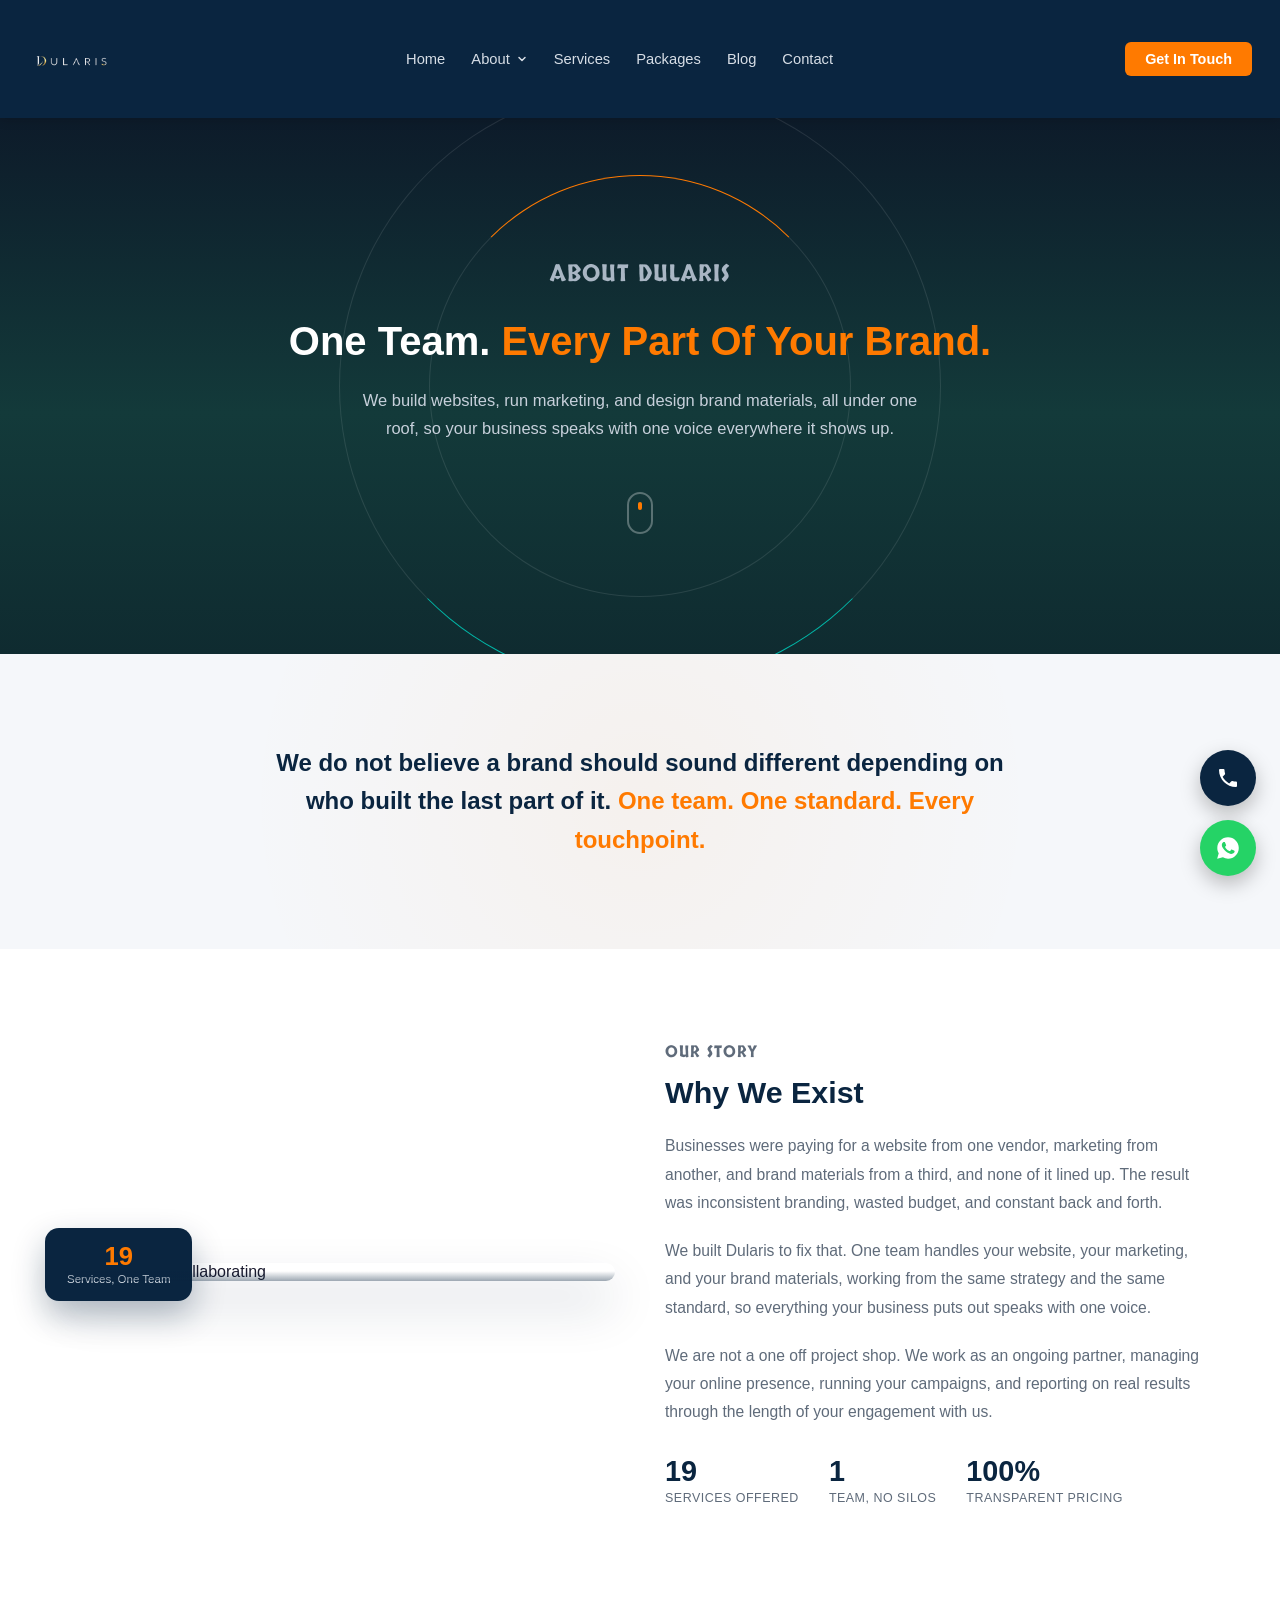
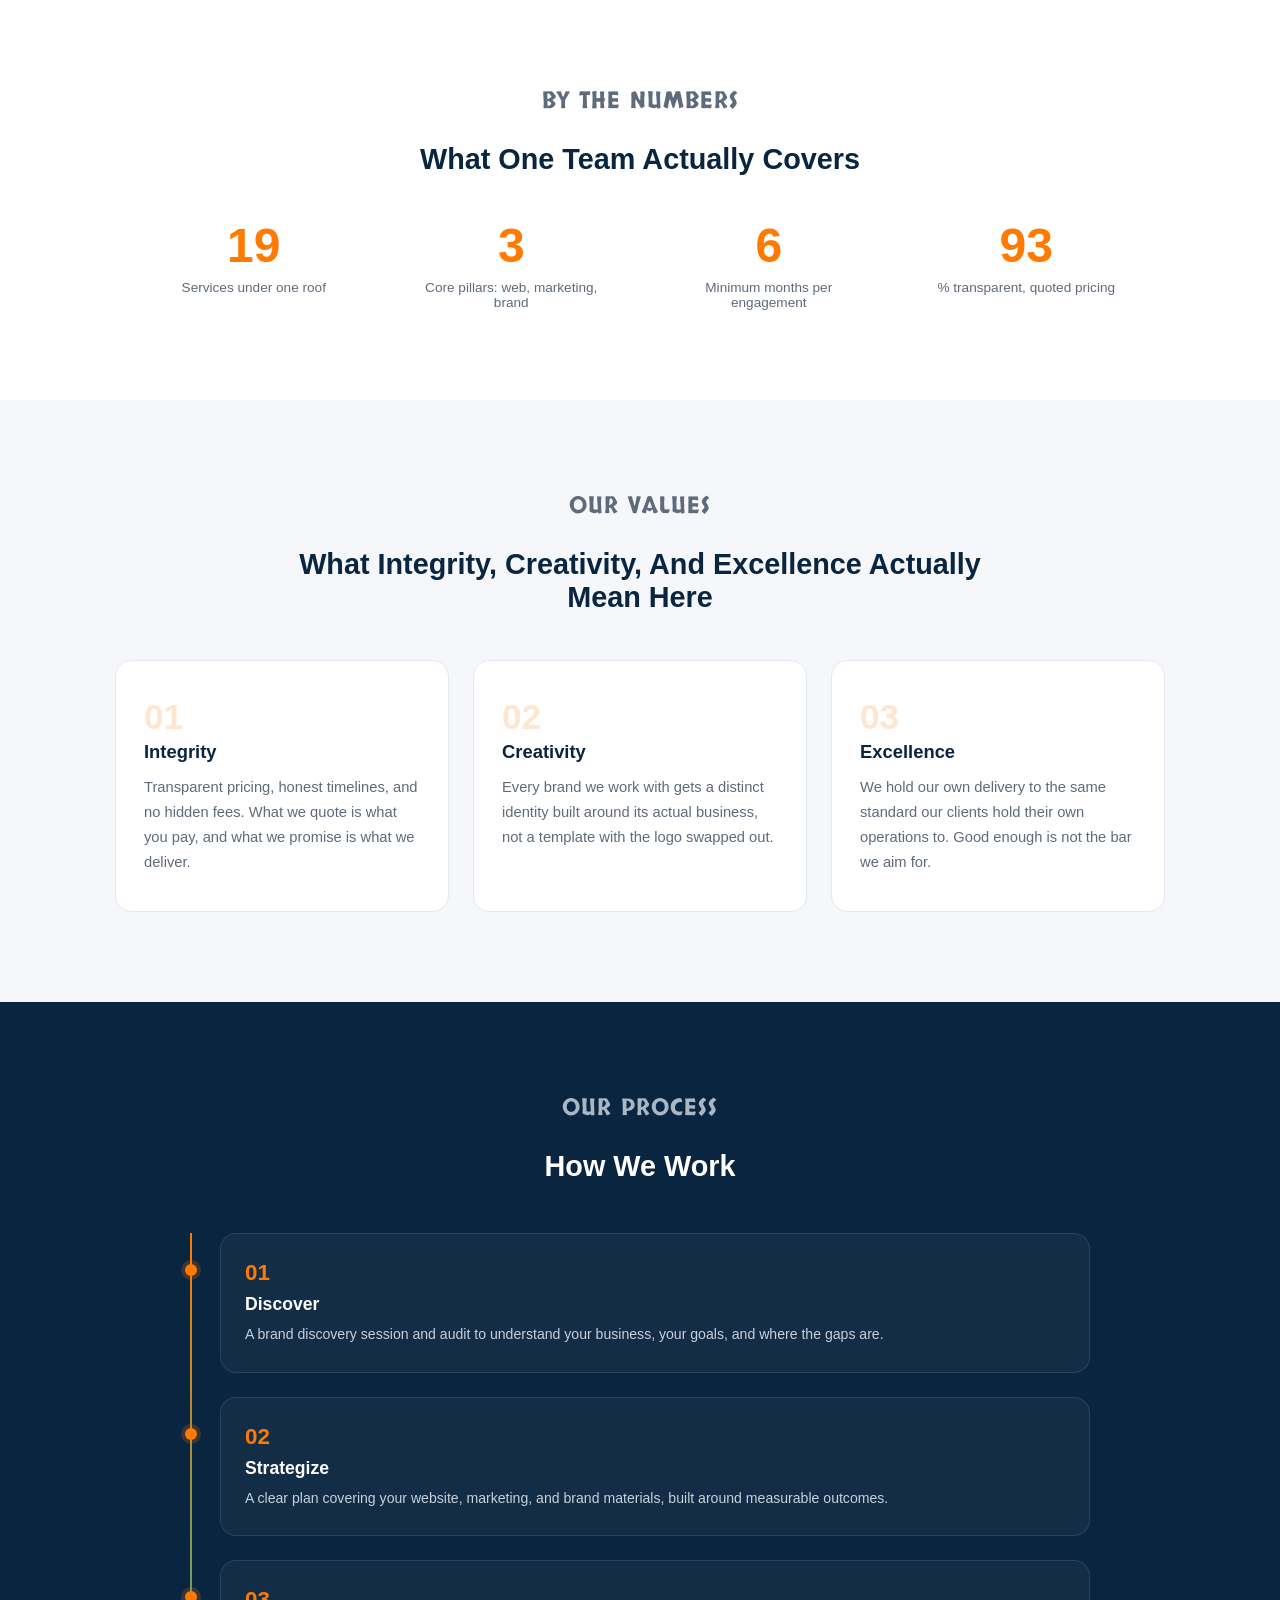
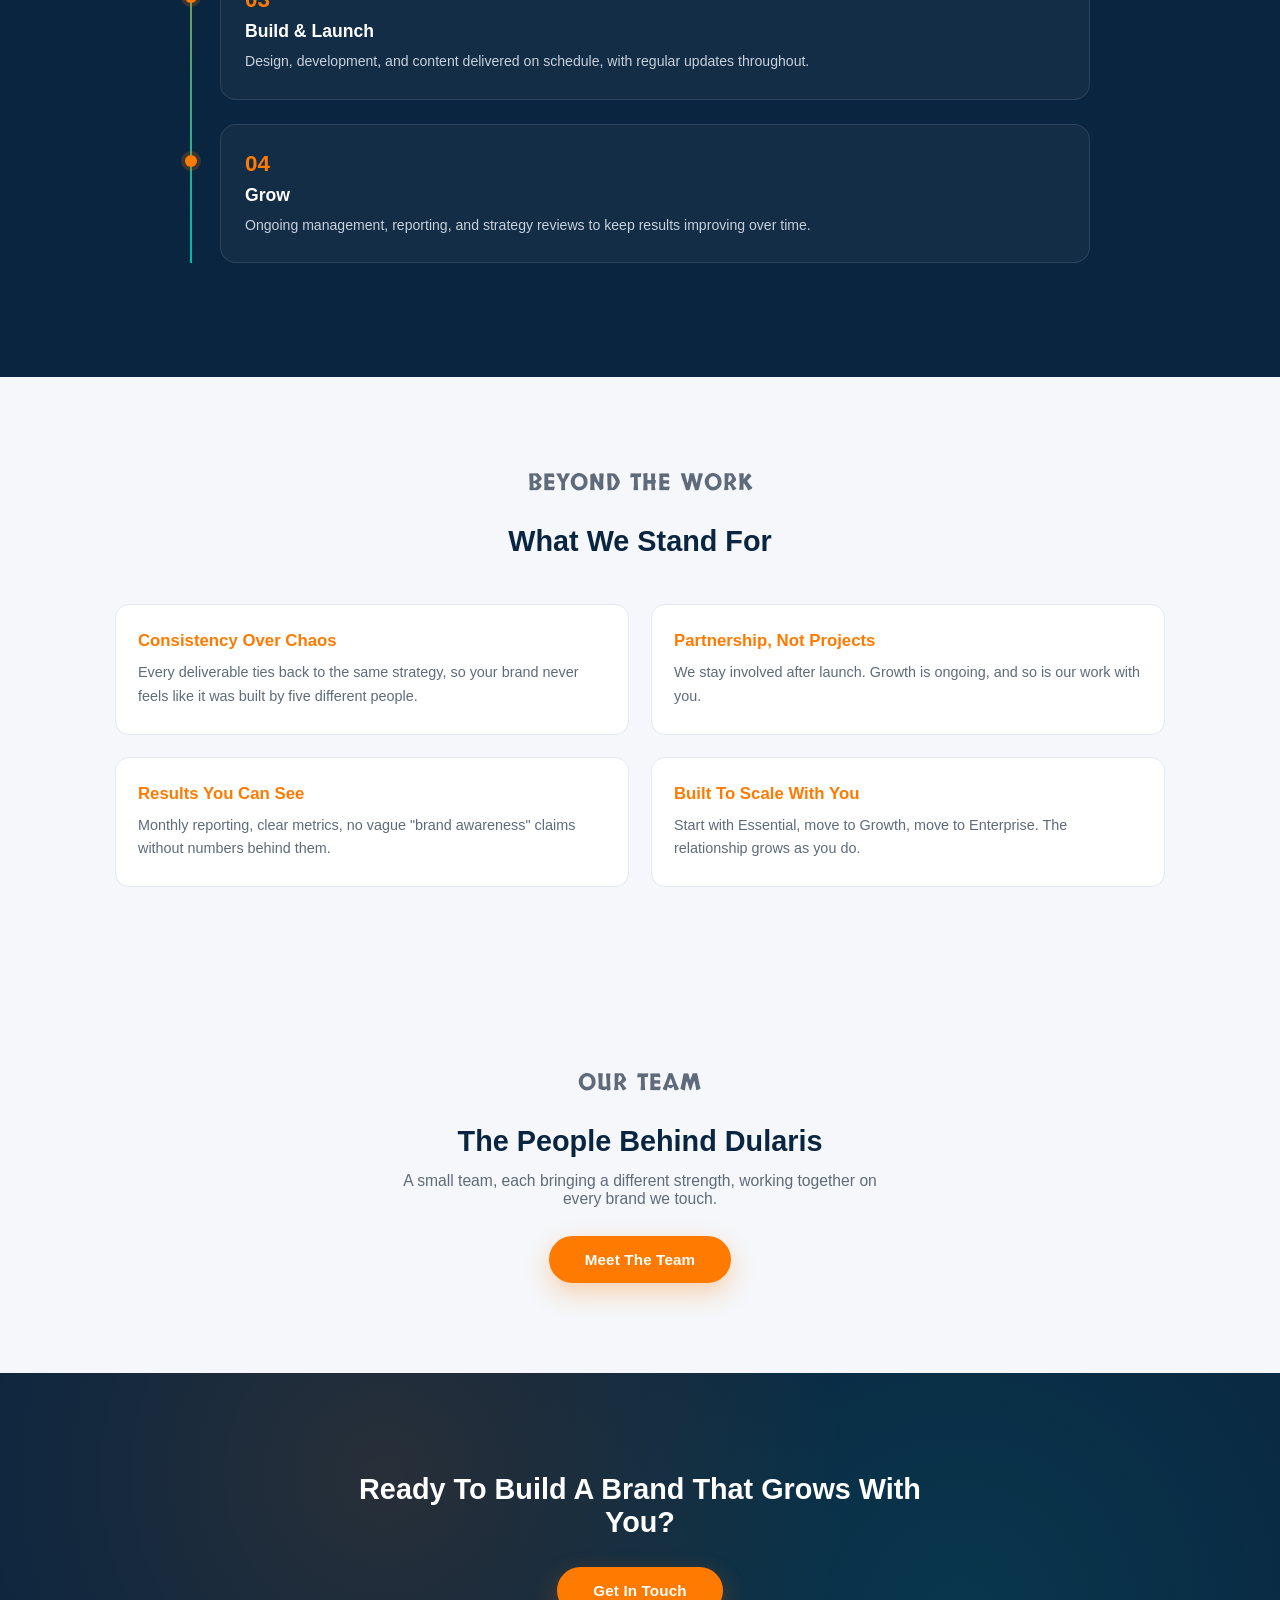
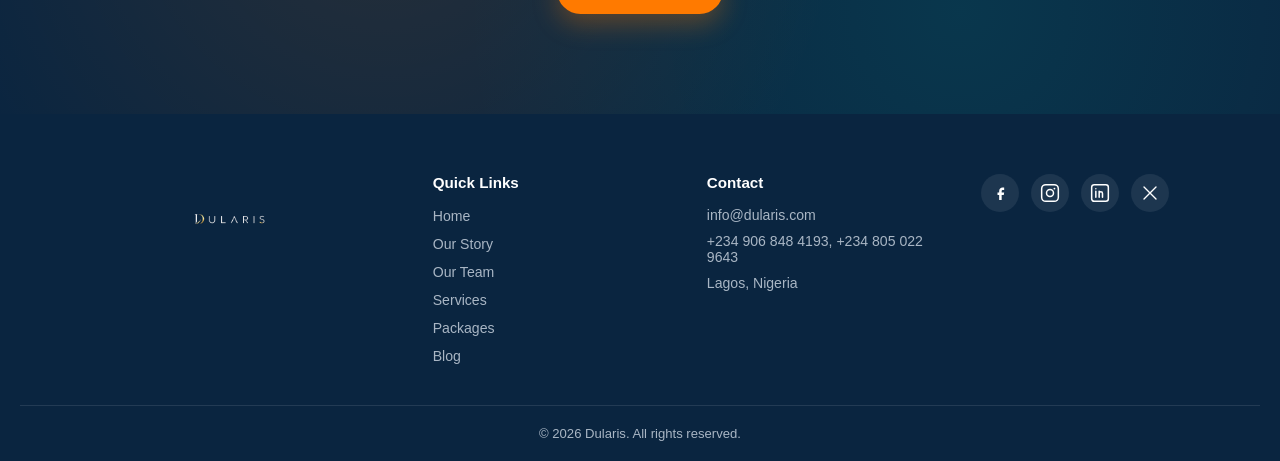
==== about.html @ a4bf15c7 "add auto-deploy workflow" ====
<!doctype html>
<html lang="en">
  <head>
    <script type="application/ld+json">
      {
        "@context": "https://schema.org",
        "@graph": [
          {
            "@type": "Organization",
            "@id": "https://dularis.com/#organization",
            "name": "Dularis",
            "url": "https://dularis.com",
            "logo": "https://dularis.com/img/dularis-logo.png",
            "description": "A growth and brand agency handling website development, digital marketing, and brand materials as one connected system.",
            "email": "info@dularis.com",
            "telephone": "+234-906-848-4193",
            "address": {
              "@type": "PostalAddress",
              "addressLocality": "Lagos",
              "addressCountry": "NG"
            },
            "foundingLocation": "Lagos, Nigeria",
            "slogan": "Transforming Brands. Empowering Businesses."
          },
          {
            "@type": "AboutPage",
            "url": "https://dularis.com/about.html",
            "name": "About Dularis",
            "isPartOf": { "@id": "https://dularis.com/#website" },
            "about": { "@id": "https://dularis.com/#organization" },
            "description": "Dularis is a growth and brand agency built as one team handling website development, marketing, and brand materials together, so client brands speak with one voice everywhere they show up."
          }
        ]
      }
    </script>
    <meta charset="UTF-8" />
    <meta name="viewport" content="width=device-width, initial-scale=1.0" />
    <link
      rel="shortcut icon"
      href="img/74b4be6e-0963-435f-b5a4-6c0ee50a71f8.png"
      type="image/x-icon"
    />
    <title>About Us | Dularis</title>
    <link rel="stylesheet" href="style.css" />
    <link rel="stylesheet" href="about.css" />
  </head>
  <body>
    <!-- NAVBAR -->
    <nav class="navbar">
      <div class="logo">
        <a href="index.html"
          ><img src="img/dularis.png" alt="Dularis" class="logo-img"
        /></a>
      </div>
      <button class="nav-toggle" id="navToggle" aria-label="Toggle menu">
        <span></span><span></span><span></span>
      </button>
      <div class="mobile-nav-overlay" id="navLinks">
        <ul class="nav-links">
          <li><a href="index.html">Home</a></li>
          <li class="nav-dropdown">
            <button class="nav-dropdown-trigger" id="aboutDropdownTrigger">
              About
              <svg
                class="dropdown-caret"
                width="12"
                height="12"
                viewBox="0 0 16 16"
                fill="none"
              >
                <path
                  d="M4 6L8 10L12 6"
                  stroke="currentColor"
                  stroke-width="2"
                  stroke-linecap="round"
                  stroke-linejoin="round"
                />
              </svg>
            </button>
            <div class="nav-dropdown-panel" id="aboutDropdownPanel">
              <a href="about.html" class="dropdown-link">Our Story</a>
              <a href="team.html" class="dropdown-link">Our Team</a>
            </div>
          </li>
          <li><a href="index.html#services-detail">Services</a></li>
          <li><a href="index.html#packages">Packages</a></li>
          <li><a href="blog.html">Blog</a></li>
          <li><a href="index.html#contact">Contact</a></li>
        </ul>
        <a href="index.html#contact" class="nav-cta-mobile-link"
          >Get In Touch</a
        >
      </div>
      <a href="index.html#contact" class="nav-cta">Get In Touch</a>
    </nav>

    <!-- CINEMATIC HERO -->
    <section class="about-hero" id="aboutHero">
      <div class="about-hero-bg" aria-hidden="true"></div>

      <div class="ah-mark" id="ahMark">
        <!-- <div class="ah-mark-inner">D</div> -->
      </div>

      <div class="about-hero-content">
        <p class="showcase-label" style="color: #a9b6c4">About Dularis</p>
        <h1>One Team. <span>Every Part Of Your Brand.</span></h1>
        <p class="about-hero-sub">
          We build websites, run marketing, and design brand materials, all
          under one roof, so your business speaks with one voice everywhere it
          shows up.
        </p>
        <div class="ah-scroll-cue">
          <span></span>
        </div>
      </div>
    </section>

    <!-- MANIFESTO / QUOTE -->
    <section class="manifesto-section">
      <div class="manifesto-bg" aria-hidden="true"></div>
      <p class="manifesto-text">
        We do not believe a brand should sound different depending on who built
        the last part of it.
        <span>One team. One standard. Every touchpoint.</span>
      </p>
    </section>

    <!-- OUR STORY -->
    <section class="story-section">
      <div class="story-grid">
        <div class="story-visual" data-tilt>
          <div class="story-image-frame">
            <img
              src="https://images.unsplash.com/photo-1522071820081-009f0129c71c?w=900&h=1000&fit=crop"
              alt="Dularis team collaborating"
            />
          </div>
          <div class="story-badge">
            <span class="story-badge-number">19</span>
            <span class="story-badge-label">Services, One Team</span>
          </div>
        </div>

        <div class="story-text">
          <p class="showcase-label">Our Story</p>
          <h2>Why We Exist</h2>
          <p>
            Businesses were paying for a website from one vendor, marketing from
            another, and brand materials from a third, and none of it lined up.
            The result was inconsistent branding, wasted budget, and constant
            back and forth.
          </p>
          <p>
            We built Dularis to fix that. One team handles your website, your
            marketing, and your brand materials, working from the same strategy
            and the same standard, so everything your business puts out speaks
            with one voice.
          </p>
          <p>
            We are not a one off project shop. We work as an ongoing partner,
            managing your online presence, running your campaigns, and reporting
            on real results through the length of your engagement with us.
          </p>

          <div class="story-stats">
            <div class="story-stat">
              <span class="stat-number">19</span
              ><span class="stat-label">Services Offered</span>
            </div>
            <div class="story-stat">
              <span class="stat-number">1</span
              ><span class="stat-label">Team, No Silos</span>
            </div>
            <div class="story-stat">
              <span class="stat-number">100%</span
              ><span class="stat-label">Transparent Pricing</span>
            </div>
          </div>
        </div>
      </div>
    </section>

    <!-- BY THE NUMBERS -->
    <section class="numbers-section">
      <p class="showcase-label">By The Numbers</p>
      <h2>What One Team Actually Covers</h2>

      <div class="numbers-grid">
        <div class="number-card">
          <span class="number-value" data-count="19">0</span>
          <span class="number-label">Services under one roof</span>
        </div>
        <div class="number-card">
          <span class="number-value" data-count="3">0</span>
          <span class="number-label">Core pillars: web, marketing, brand</span>
        </div>
        <div class="number-card">
          <span class="number-value" data-count="6">0</span>
          <span class="number-label">Minimum months per engagement</span>
        </div>
        <div class="number-card">
          <span class="number-value" data-count="100">0</span>
          <span class="number-label">% transparent, quoted pricing</span>
        </div>
      </div>
    </section>

    <!-- VALUES IN ACTION -->
    <section class="values-action-section">
      <p class="showcase-label">Our Values</p>
      <h2>What Integrity, Creativity, And Excellence Actually Mean Here</h2>

      <div class="values-action-grid">
        <div class="value-action-card" data-tilt>
          <span class="value-icon">01</span>
          <h3>Integrity</h3>
          <p>
            Transparent pricing, honest timelines, and no hidden fees. What we
            quote is what you pay, and what we promise is what we deliver.
          </p>
        </div>
        <div class="value-action-card" data-tilt>
          <span class="value-icon">02</span>
          <h3>Creativity</h3>
          <p>
            Every brand we work with gets a distinct identity built around its
            actual business, not a template with the logo swapped out.
          </p>
        </div>
        <div class="value-action-card" data-tilt>
          <span class="value-icon">03</span>
          <h3>Excellence</h3>
          <p>
            We hold our own delivery to the same standard our clients hold their
            own operations to. Good enough is not the bar we aim for.
          </p>
        </div>
      </div>
    </section>

    <!-- HOW WE WORK (scroll timeline) -->
    <section class="process-section">
      <p class="showcase-label" style="color: #a9b6c4">Our Process</p>
      <h2>How We Work</h2>

      <div class="process-timeline">
        <div class="timeline-line"></div>

        <div class="process-step reveal">
          <span class="process-number">01</span>
          <h3>Discover</h3>
          <p>
            A brand discovery session and audit to understand your business,
            your goals, and where the gaps are.
          </p>
        </div>
        <div class="process-step reveal">
          <span class="process-number">02</span>
          <h3>Strategize</h3>
          <p>
            A clear plan covering your website, marketing, and brand materials,
            built around measurable outcomes.
          </p>
        </div>
        <div class="process-step reveal">
          <span class="process-number">03</span>
          <h3>Build &amp; Launch</h3>
          <p>
            Design, development, and content delivered on schedule, with regular
            updates throughout.
          </p>
        </div>
        <div class="process-step reveal">
          <span class="process-number">04</span>
          <h3>Grow</h3>
          <p>
            Ongoing management, reporting, and strategy reviews to keep results
            improving over time.
          </p>
        </div>
      </div>
    </section>

    <!-- WHAT WE STAND FOR -->
    <section class="standfor-section">
      <p class="showcase-label">Beyond The Work</p>
      <h2>What We Stand For</h2>
      <div class="standfor-grid">
        <div class="standfor-card">
          <h3>Consistency Over Chaos</h3>
          <p>
            Every deliverable ties back to the same strategy, so your brand
            never feels like it was built by five different people.
          </p>
        </div>
        <div class="standfor-card">
          <h3>Partnership, Not Projects</h3>
          <p>
            We stay involved after launch. Growth is ongoing, and so is our work
            with you.
          </p>
        </div>
        <div class="standfor-card">
          <h3>Results You Can See</h3>
          <p>
            Monthly reporting, clear metrics, no vague "brand awareness" claims
            without numbers behind them.
          </p>
        </div>
        <div class="standfor-card">
          <h3>Built To Scale With You</h3>
          <p>
            Start with Essential, move to Growth, move to Enterprise. The
            relationship grows as you do.
          </p>
        </div>
      </div>
    </section>

    <!-- TEAM TEASER -->
    <section class="team-teaser-section">
      <p class="showcase-label">Our Team</p>
      <h2>The People Behind Dularis</h2>
      <p class="team-teaser-text">
        A small team, each bringing a different strength, working together on
        every brand we touch.
      </p>
      <a href="team.html" class="hero-cta">Meet The Team</a>
    </section>

    <!-- CLOSING CTA -->
    <section class="closing-cta-section">
      <div class="closing-cta-bg" aria-hidden="true"></div>
      <h2>Ready To Build A Brand That Grows With You?</h2>
      <a href="index.html#contact" class="hero-cta">Get In Touch</a>
    </section>

    <!-- FOOTER -->
    <footer class="site-footer">
      <div class="footer-grid">
        <div class="footer-brand">
          <img src="img/dularis.png" alt="Dularis" class="footer-logo" />
          <p class="footer-tagline">
            <!-- Transforming Brands. Empowering Businesses. -->
          </p>
        </div>

        <div class="footer-links">
          <h4>Quick Links</h4>
          <ul>
            <li><a href="#hero-hero">Home</a></li>
            <li><a href="about.html">Our Story</a></li>
            <li><a href="team.html">Our Team</a></li>
            <li><a href="#services-detail">Services</a></li>
            <li><a href="#packages">Packages</a></li>
            <li><a href="blog.html">Blog</a></li>
          </ul>
        </div>

        <div class="footer-contact">
          <h4>Contact</h4>
          <ul>
            <li>info@dularis.com</li>
            <li>+234 906 848 4193, +234 805 022 9643</li>
            <li>Lagos, Nigeria</li>
          </ul>
        </div>

        <div class="footer-social-icons">
          <a
            href="https://www.facebook.com/profile.php?id=61593355730630"
            aria-label="Facebook"
            class="social-icon"
          >
            <svg width="20" height="20" viewBox="0 0 24 24" fill="none">
              <path
                d="M15 8.5h2V5.5h-2c-2.2 0-4 1.8-4 4v2H9v3h2v6h3v-6h2.5l.5-3H14v-2c0-.5.5-1 1-1z"
                fill="white"
              />
            </svg>
          </a>
          <a
            href="https://www.instagram.com/dularis1/"
            aria-label="Instagram"
            class="social-icon"
          >
            <svg width="20" height="20" viewBox="0 0 24 24" fill="none">
              <rect
                x="2"
                y="2"
                width="20"
                height="20"
                rx="5"
                stroke="white"
                stroke-width="1.8"
              />
              <circle
                cx="12"
                cy="12"
                r="4.2"
                stroke="white"
                stroke-width="1.8"
              />
              <circle cx="17.3" cy="6.7" r="1.1" fill="white" />
            </svg>
          </a>
          <a
            href="https://www.linkedin.com/in/dularis-dularis-78239742a/"
            aria-label="LinkedIn"
            class="social-icon"
          >
            <svg width="20" height="20" viewBox="0 0 24 24" fill="none">
              <rect
                x="2"
                y="2"
                width="20"
                height="20"
                rx="3"
                stroke="white"
                stroke-width="1.8"
              />
              <path
                d="M7 10v7M7 7v.01M11 17v-4.5a2 2 0 0 1 4 0V17M11 17v-7"
                stroke="white"
                stroke-width="1.8"
                stroke-linecap="round"
              />
            </svg>
          </a>
          <a
            href="https://x.com/dularis_?s=11"
            aria-label="X"
            class="social-icon"
          >
            <svg width="18" height="18" viewBox="0 0 24 24" fill="none">
              <path
                d="M4 4l16 16M20 4L4 20"
                stroke="white"
                stroke-width="1.8"
                stroke-linecap="round"
              />
            </svg>
          </a>
        </div>
      </div>

      <div class="footer-bottom">
        <p>
          &copy; <span id="footerYear"></span> Dularis. All rights reserved.
        </p>
      </div>
    </footer>

    <!-- FLOATING CALL + WHATSAPP -->
    <div class="floating-contact">
      <a
        href="tel:+2349068484193"
        class="float-btn float-call"
        aria-label="Call Dularis"
      >
        <svg width="24" height="24" viewBox="0 0 24 24" fill="none">
          <path
            d="M6.62 10.79c1.44 2.83 3.76 5.14 6.59 6.59l2.2-2.2a1 1 0 0 1 1.01-.24c1.12.37 2.33.57 3.58.57a1 1 0 0 1 1 1V20a1 1 0 0 1-1 1C10.61 21 3 13.39 3 4a1 1 0 0 1 1-1h3.5a1 1 0 0 1 1 1c0 1.25.2 2.46.57 3.58a1 1 0 0 1-.25 1.01l-2.2 2.2z"
            fill="white"
          />
        </svg>
      </a>
      <a
        href="https://wa.me/2349068484193"
        class="float-btn float-whatsapp"
        target="_blank"
        aria-label="Chat on WhatsApp"
      >
        <svg width="26" height="26" viewBox="0 0 24 24" fill="none">
          <path
            d="M12.04 2C6.58 2 2.13 6.45 2.13 11.91c0 1.75.46 3.45 1.32 4.95L2 22l5.28-1.38a9.9 9.9 0 0 0 4.76 1.21h.01c5.46 0 9.9-4.45 9.9-9.91C21.96 6.45 17.5 2 12.04 2zm5.8 14.02c-.24.68-1.4 1.3-1.93 1.38-.5.08-1.13.11-1.82-.11-.42-.13-.96-.31-1.65-.6-2.9-1.25-4.79-4.17-4.94-4.36-.14-.19-1.18-1.57-1.18-3 0-1.43.75-2.13 1.02-2.42.27-.29.58-.36.78-.36.19 0 .39 0 .56.01.18.01.42-.07.65.5.24.58.82 2 .89 2.15.07.15.12.32.02.51-.1.19-.15.31-.29.48-.15.17-.31.38-.44.51-.15.15-.3.31-.13.6.17.29.75 1.24 1.62 2.01 1.11.99 2.05 1.3 2.34 1.44.29.15.46.13.63-.08.17-.2.72-.84.91-1.13.19-.29.39-.24.65-.14.27.1 1.69.8 1.98.94.29.15.48.22.55.34.07.13.07.75-.17 1.43z"
            fill="white"
          />
        </svg>
      </a>
    </div>

    <script>
      const navToggle = document.getElementById("navToggle");
      const navLinks = document.getElementById("navLinks");
      navToggle.addEventListener("click", () => {
        navLinks.classList.toggle("open");
        navToggle.classList.toggle("active");
        document.body.classList.toggle("nav-open");
      });

      const aboutTrigger = document.getElementById("aboutDropdownTrigger");
      const aboutPanel = document.getElementById("aboutDropdownPanel");
      aboutTrigger.addEventListener("click", (e) => {
        e.stopPropagation();
        aboutTrigger.classList.toggle("active");
        aboutPanel.classList.toggle("open");
      });
      document.addEventListener("click", (e) => {
        if (
          !aboutTrigger.contains(e.target) &&
          !aboutPanel.contains(e.target)
        ) {
          aboutTrigger.classList.remove("active");
          aboutPanel.classList.remove("open");
        }
      });

      document.getElementById("footerYear").textContent =
        new Date().getFullYear();

      // 3D tilt on story image + value cards
      document.querySelectorAll("[data-tilt]").forEach((card) => {
        card.addEventListener("mousemove", (e) => {
          const rect = card.getBoundingClientRect();
          const x = e.clientX - rect.left;
          const y = e.clientY - rect.top;
          const rotateX = ((y - rect.height / 2) / (rect.height / 2)) * -6;
          const rotateY = ((x - rect.width / 2) / (rect.width / 2)) * 6;
          card.style.transform = `rotateX(${rotateX}deg) rotateY(${rotateY}deg) scale(1.02)`;
        });
        card.addEventListener("mouseleave", () => {
          card.style.transform = "rotateX(0) rotateY(0) scale(1)";
        });
      });

      // Scroll reveal for timeline + numbers count-up
      const revealEls = document.querySelectorAll(".reveal");
      const numberEls = document.querySelectorAll(".number-value");

      const revealObserver = new IntersectionObserver(
        (entries) => {
          entries.forEach((entry) => {
            if (entry.isIntersecting) {
              entry.target.classList.add("reveal-visible");
              revealObserver.unobserve(entry.target);
            }
          });
        },
        { threshold: 0.2 },
      );
      revealEls.forEach((el) => revealObserver.observe(el));

      const countObserver = new IntersectionObserver(
        (entries) => {
          entries.forEach((entry) => {
            if (entry.isIntersecting) {
              const el = entry.target;
              const target = parseInt(el.dataset.count, 10);
              let current = 0;
              const step = Math.max(1, Math.ceil(target / 40));
              const timer = setInterval(() => {
                current += step;
                if (current >= target) {
                  current = target;
                  clearInterval(timer);
                }
                el.textContent = current;
              }, 30);
              countObserver.unobserve(el);
            }
          });
        },
        { threshold: 0.5 },
      );
      numberEls.forEach((el) => countObserver.observe(el));
    </script>
  </body>
</html>
---- style.css ----
@import url("https://fonts.googleapis.com/css2?family=Skranji:wght@400;700&display=swap");
@import url("https://fonts.googleapis.com/css2?family=Fraunces:opsz,wght@9..144,400;9..144,500;9..144,600;9..144,700&display=swap");

:root {
  --bg-white: #ffffff;
  --bg-light: #f5f7fa;
  --navy: #0a2540;
  --charcoal: #1a1a2e;
  --gray: #5f6b7a;
  --amber: #ff7a00;
  --amber-hover: #e56a00;
  --teal: #00b8a9;
  --ff: "Skranji", system-ui;
}
* {
  margin: 0;
  padding: 0;
  box-sizing: border-box;
}
body {
  font-family: "Segoe UI", Arial, sans-serif;
  background: var(--bg-white);
  color: var(--charcoal);
}

/* NAVBAR */
.navbar {
  position: sticky;
  top: 0;
  z-index: 100;
  background: var(--navy);
  display: flex;
  align-items: center;
  justify-content: space-between;
  padding: 16px 28px;
  box-shadow: 0 2px 10px rgba(0, 0, 0, 0.15);
}
.navbar .logo {
  display: flex;
  align-items: center;
}
.logo-img {
  height: 86px;
  width: auto;
  display: block;
}
.nav-toggle {
  display: none;
  flex-direction: column;
  gap: 5px;
  background: none;
  border: none;
  cursor: pointer;
  z-index: 101;
}
.nav-toggle span {
  width: 24px;
  height: 2px;
  background: #fff;
  transition:
    transform 0.3s ease,
    opacity 0.3s ease;
}
.nav-toggle.active span:nth-child(1) {
  transform: translateY(7px) rotate(45deg);
}
.nav-toggle.active span:nth-child(2) {
  opacity: 0;
}
.nav-toggle.active span:nth-child(3) {
  transform: translateY(-7px) rotate(-45deg);
}

.nav-links {
  list-style: none;
  display: flex;
  align-items: center;
  gap: 26px;
}
.nav-links a {
  color: #d7dee6;
  text-decoration: none;
  font-size: 0.92rem;
  transition: color 0.2s ease;
}
.nav-links a:hover {
  color: #fff;
}
.nav-cta {
  background: var(--amber);
  color: #fff;
  padding: 9px 20px;
  border-radius: 6px;
  text-decoration: none;
  font-size: 0.9rem;
  font-weight: 600;
  transition: background 0.2s ease;
}
.nav-cta:hover {
  background: var(--amber-hover);
}
.nav-cta-mobile-link {
  display: none;
}

/* NAV DROPDOWN (About > Your Story / Your Team) */
.nav-dropdown {
  position: relative;
}
.nav-dropdown-trigger {
  display: flex;
  align-items: center;
  gap: 6px;
  background: none;
  border: none;
  color: #d7dee6;
  font-size: 0.92rem;
  cursor: pointer;
  font-family: inherit;
}
.nav-dropdown-trigger:hover {
  color: #fff;
}
.dropdown-caret {
  transition: transform 0.25s ease;
}
.nav-dropdown-trigger.active .dropdown-caret {
  transform: rotate(180deg);
}

.nav-dropdown-panel {
  position: absolute;
  top: calc(100% + 14px);
  left: 50%;
  transform: translateX(-50%);
  background: var(--navy);
  border: 1px solid rgba(255, 255, 255, 0.08);
  border-radius: 12px;
  box-shadow: 0 16px 36px rgba(10, 37, 64, 0.35);
  width: 220px;
  padding: 16px;
  opacity: 0;
  visibility: hidden;
  transition:
    opacity 0.25s ease,
    transform 0.25s ease;
}
.nav-dropdown-panel.open {
  opacity: 1;
  visibility: visible;
  transform: translateX(-50%) translateY(0);
}
.dropdown-link {
  display: block;
  color: #fff;
  text-decoration: none;
  font-weight: 600;
  font-size: 0.92rem;
  padding: 10px 8px;
  border-radius: 6px;
  transition:
    background 0.2s ease,
    color 0.2s ease;
}
.dropdown-link:hover {
  background: rgba(255, 255, 255, 0.08);
  color: var(--amber);
}

/* HERO */
/* HERO */
.hero {
  background: var(--navy);
  color: #fff;
  text-align: center;
  padding: 110px 20px 80px;
  position: relative;
  overflow: hidden;
}
.hero::before {
  content: "";
  position: absolute;
  top: -120px;
  left: 50%;
  transform: translateX(-50%);
  width: 600px;
  height: 400px;
  background: radial-gradient(
    ellipse at center,
    rgba(255, 122, 0, 0.12),
    transparent 70%
  );
  pointer-events: none;
}
.hero h1 {
  font-family: "Fraunces", serif;
  font-weight: 500;
  font-size: clamp(2.4rem, 4vw + 1.2rem, 4.2rem);
  line-height: 1.15;
  letter-spacing: -0.02em;
  max-width: 780px;
  margin: 0 auto 22px;
  position: relative;
  z-index: 1;
}
.hero h1 span {
  font-style: italic;
  background: linear-gradient(135deg, var(--amber), #ffb877);
  -webkit-background-clip: text;
  background-clip: text;
  color: transparent;
}
.hero p {
  color: #c7d0db;
  max-width: 560px;
  margin: 0 auto 36px;
  font-size: 1.08rem;
  line-height: 1.7;
  letter-spacing: 0.01em;
  position: relative;
  z-index: 1;
}
.hero-cta {
  display: inline-block;
  background: var(--amber);
  color: #fff;
  padding: 15px 36px;
  border-radius: 999px;
  text-decoration: none;
  font-weight: 600;
  font-size: 0.95rem;
  letter-spacing: 0.01em;
  box-shadow: 0 10px 26px rgba(255, 122, 0, 0.3);
  position: relative;
  z-index: 1;
  transition:
    background 0.2s ease,
    transform 0.2s ease,
    box-shadow 0.2s ease;
}
.hero-cta:hover {
  background: var(--amber-hover);
  transform: translateY(-2px);
  box-shadow: 0 14px 32px rgba(255, 122, 0, 0.38);
}
/* SHOWCASE / "WHY DULARIS" CAROUSEL */
.showcase {
  padding: 50px 20px 60px;
  background: var(--bg-white);
  position: relative;
}
.showcase-label {
  text-align: center;
  color: var(--gray);
  font-size: 23px;
  letter-spacing: 1px;
  text-transform: uppercase;
  margin-bottom: 26px;
  font-family: var(--ff);
}
.showcase-label .dul {
  color: var(--amber);
}
.swiper {
  max-width: 1100px;
  margin: 0 auto;
  padding-bottom: 10px;
}
.work-card {
  position: relative;
  height: 340px;
  border-radius: 16px;
  overflow: hidden;
  background-size: cover;
  background-position: center;
  display: flex;
  align-items: flex-end;
  box-shadow: 0 10px 25px rgba(10, 37, 64, 0.15);
}
.card-1 {
  background-image: url("https://images.unsplash.com/photo-1467232004584-a241de8bcf5d?w=800&h=600&fit=crop");
}
.card-2 {
  background-image: url("https://images.unsplash.com/photo-1517245386807-bb43f82c33c4?w=800&h=600&fit=crop");
}
.card-3 {
  background-image: url("https://images.unsplash.com/photo-1522071820081-009f0129c71c?w=800&h=600&fit=crop");
}
.card-4 {
  background-image: url("https://images.unsplash.com/photo-1554224155-6726b3ff858f?w=800&h=600&fit=crop");
}
.card-5 {
  background-image: url("https://images.unsplash.com/photo-1460925895917-afdab827c52f?w=800&h=600&fit=crop");
}
.card-6 {
  background-image: url("https://images.unsplash.com/photo-1552664730-d307ca884978?w=800&h=600&fit=crop");
}
.card-7 {
  background-image: url("https://images.unsplash.com/photo-1451187580459-43490279c0fa?w=800&h=600&fit=crop");
}
.card-8 {
  background-image: url("https://images.unsplash.com/photo-1551288049-bebda4e38f71?w=800&h=600&fit=crop");
}

.work-card::before {
  content: "";
  position: absolute;
  inset: -10px;
  background: inherit;
  background-size: cover;
  background-position: center;
  filter: blur(2px);
  opacity: 0.85;
  z-index: 0;
}
.work-card::after {
  content: "";
  position: absolute;
  inset: 0;
  z-index: 1;
  background: linear-gradient(
    to top,
    rgba(10, 37, 64, 0.75) 0%,
    rgba(10, 37, 64, 0.1) 55%,
    transparent 100%
  );
}
.work-card .work-info {
  position: relative;
  z-index: 2;
  padding: 22px;
  color: #fff;
}
.work-info .tag {
  display: inline-block;
  background: var(--amber);
  font-size: 11px;
  font-weight: 700;
  letter-spacing: 0.5px;
  text-transform: uppercase;
  padding: 4px 10px;
  border-radius: 5px;
  margin-bottom: 10px;
}
.work-info h3 {
  font-size: 1.3rem;
  margin-bottom: 4px;
}
.work-info p {
  font-size: 0.9rem;
  color: #d7dee6;
}

.swiper-button-next,
.swiper-button-prev {
  color: var(--navy) !important;
  background: #fff;
  width: 42px !important;
  height: 42px !important;
  border-radius: 50%;
  box-shadow: 0 4px 12px rgba(0, 0, 0, 0.15);
}
.swiper-button-next::after,
.swiper-button-prev::after {
  font-size: 16px !important;
  font-weight: 700;
}

/* VISION / MISSION / VALUES */
.mission-section {
  background: var(--bg-white);
  padding: 60px 20px;
}
.mission-grid {
  max-width: 1100px;
  margin: 0 auto;
  display: grid;
  grid-template-columns: 1fr;
  gap: 24px;
}
.mission-card {
  background: var(--bg-light);
  border: 1px solid #e4e9ef;
  border-left: 4px solid var(--amber);
  border-radius: 12px;
  padding: 32px 28px;
  transition:
    transform 0.3s ease,
    box-shadow 0.3s ease,
    border-left-color 0.3s ease;
  box-shadow: 0 4px 14px rgba(10, 37, 64, 0.05);
  position: relative;
  overflow: hidden;
}
.mission-card:hover {
  transform: translateY(-4px);
  box-shadow: 0 14px 28px rgba(10, 37, 64, 0.1);
  border-left-color: var(--teal);
}
.mission-card::before {
  content: "";
  position: absolute;
  top: -30px;
  right: -30px;
  width: 100px;
  height: 100px;
  background: var(--amber);
  opacity: 0.06;
  border-radius: 50%;
}
.mission-tag {
  display: inline-flex;
  align-items: center;
  gap: 8px;
  color: var(--amber);
  font-size: 13px;
  font-weight: 700;
  letter-spacing: 1.5px;
  text-transform: uppercase;
  margin-bottom: 14px;
}
.mission-tag::before {
  content: "";
  width: 18px;
  height: 2px;
  background: var(--amber);
}
.mission-card p {
  color: var(--charcoal);
  font-size: 0.95rem;
  line-height: 1.75;
}
.values-list {
  list-style: none;
  display: flex;
  gap: 14px;
  flex-wrap: wrap;
}
.values-list li {
  background: var(--navy);
  color: #fff;
  padding: 9px 20px;
  border-radius: 999px;
  font-size: 0.88rem;
  font-weight: 600;
  transition:
    background 0.25s ease,
    transform 0.25s ease;
}
.values-list li:hover {
  background: var(--amber);
  transform: translateY(-2px);
}

.mission-highlight {
  background: var(--navy);
  border: 1px solid var(--navy);
  border-left: 4px solid var(--navy);
}
.mission-highlight:hover {
  border-left-color: var(--navy);
}
.mission-highlight::before {
  background: var(--navy);
}
.mission-highlight .mission-tag {
  color: var(--amber);
}
.mission-highlight .mission-tag::before {
  background: var(--amber);
}
.mission-highlight p {
  color: #fff;
}

/* SERVICES MARQUEE (pure CSS) */
.services-section {
  padding: 55px 0 65px;
  background: var(--bg-light);
}
.services-section .showcase-label {
  margin-bottom: 8px;
}
.services-section h2 {
  text-align: center;
  color: var(--navy);
  font-size: 1.7rem;
  margin-bottom: 34px;
  padding: 0 20px;
}

.marquee-wrapper {
  overflow: hidden;
  width: 100%;
}
.marquee-track {
  display: flex;
  gap: 18px;
  width: max-content;
  animation: scrollMarquee 30s linear infinite;
}

.service-card {
  width: 280px;
  flex-shrink: 0;
  border-radius: 16px;
  overflow: hidden;
  background: #fff;
  border: 1px solid #e4e9ef;
  box-shadow: 0 4px 14px rgba(10, 37, 64, 0.06);
  transition:
    transform 0.3s ease,
    box-shadow 0.3s ease,
    border-color 0.3s ease;
  position: relative;
}
.service-card:hover {
  transform: translateY(-6px);
  box-shadow: 0 16px 32px rgba(10, 37, 64, 0.14);
  border-color: var(--amber);
}
.service-card::before {
  content: "";
  position: absolute;
  top: 0;
  left: 0;
  right: 0;
  height: 3px;
  background: linear-gradient(90deg, var(--amber), var(--teal));
  transform: scaleX(0);
  transform-origin: left;
  transition: transform 0.35s ease;
}
.service-card:hover::before {
  transform: scaleX(1);
}
.service-card img {
  width: 100%;
  height: 170px;
  object-fit: cover;
  display: block;
}
.service-card .service-info {
  padding: 20px 20px 22px;
}
.service-card h3 {
  font-size: 1.05rem;
  color: var(--navy);
  margin-bottom: 8px;
  font-weight: 700;
}
.service-card p {
  font-size: 0.85rem;
  color: var(--gray);
  line-height: 1.55;
}

@keyframes scrollMarquee {
  from {
    transform: translateX(0);
  }
  to {
    transform: translateX(-50%);
  }
}

/* ABOUT US */
.about-section {
  padding: 80px 20px;
  background: var(--bg-white);
  position: relative;
  overflow: hidden;
}
.about-section::before {
  content: "";
  position: absolute;
  top: -60px;
  left: -60px;
  width: 220px;
  height: 220px;
  background: var(--teal);
  opacity: 0.05;
  border-radius: 50%;
}
.about-section::after {
  content: "";
  position: absolute;
  bottom: -80px;
  right: -80px;
  width: 260px;
  height: 260px;
  background: var(--amber);
  opacity: 0.05;
  border-radius: 50%;
}

.about-grid {
  max-width: 1100px;
  margin: 0 auto;
  display: grid;
  grid-template-columns: 1fr;
  gap: 50px;
  align-items: center;
  position: relative;
  z-index: 1;
}

.about-text {
  text-align: left;
}
.about-text .showcase-label {
  text-align: left;
  margin-bottom: 8px;
}
.about-text h2 {
  color: var(--navy);
  font-size: 1.9rem;
  margin-bottom: 20px;
  position: relative;
  padding-bottom: 16px;
}
.about-text h2::after {
  content: "";
  position: absolute;
  bottom: 0;
  left: 0;
  width: 54px;
  height: 4px;
  background: var(--amber);
  border-radius: 4px;
}
.about-intro {
  color: var(--gray);
  font-size: 1rem;
  line-height: 1.8;
  margin-bottom: 34px;
}

.about-stats {
  display: flex;
  gap: 30px;
  flex-wrap: wrap;
}
.about-stat {
  display: flex;
  flex-direction: column;
}
.stat-number {
  font-size: 1.8rem;
  font-weight: 800;
  color: var(--navy);
  line-height: 1;
}
.stat-label {
  font-size: 0.78rem;
  color: var(--gray);
  margin-top: 6px;
  text-transform: uppercase;
  letter-spacing: 0.5px;
}

.about-visual {
  position: relative;
}
.about-image-frame {
  position: relative;
  border-radius: 20px;
  overflow: hidden;
  box-shadow: 0 20px 45px rgba(10, 37, 64, 0.18);
}
.about-image-frame::before {
  content: "";
  position: absolute;
  inset: 0;
  background: linear-gradient(
    to top,
    rgba(10, 37, 64, 0.35) 0%,
    transparent 55%
  );
  z-index: 1;
}
.about-image-frame img {
  width: 100%;
  height: 100%;
  object-fit: cover;
  display: block;
}

.about-badge {
  position: absolute;
  bottom: -18px;
  left: -18px;
  background: var(--navy);
  padding: 14px 22px;
  border-radius: 12px;
  box-shadow: 0 12px 28px rgba(10, 37, 64, 0.25);
}
.badge-tag {
  color: #fff;
  font-size: 0.85rem;
  font-weight: 700;
  white-space: nowrap;
}

/* SERVICES (detailed grid) */
.combo-services {
  padding: 70px 20px 80px;
  background: var(--bg-light);
}
.combo-services h2 {
  text-align: center;
  color: var(--navy);
  font-size: 1.9rem;
  margin-bottom: 12px;
}
.combo-intro {
  text-align: center;
  color: var(--gray);
  max-width: 520px;
  margin: 0 auto 44px;
  font-size: 0.98rem;
}
.combo-grid {
  max-width: 1200px;
  margin: 0 auto;
  display: grid;
  grid-template-columns: 1fr;
  gap: 22px;
}
.combo-card {
  background: #fff;
  border: 1px solid #e4e9ef;
  border-radius: 14px;
  overflow: hidden;
  transition:
    transform 0.3s ease,
    box-shadow 0.3s ease;
}
.combo-card:hover {
  transform: translateY(-5px);
  box-shadow: 0 14px 28px rgba(10, 37, 64, 0.1);
}
.combo-card img {
  width: 100%;
  height: 180px;
  object-fit: cover;
  display: block;
}
.combo-info {
  padding: 20px;
  position: relative;
}
.combo-number {
  display: inline-block;
  color: var(--amber);
  font-weight: 800;
  font-size: 0.85rem;
  margin-bottom: 6px;
}
.combo-info h3 {
  color: var(--navy);
  font-size: 1.05rem;
  margin-bottom: 8px;
}
.combo-info p {
  color: var(--gray);
  font-size: 0.88rem;
  line-height: 1.55;
}

/* PACKAGES */
.packages-section {
  position: relative;
  padding: 70px 20px 80px;
  background: linear-gradient(180deg, #0a2540 0%, #0f2f52 45%, #123a63 100%);
  overflow: hidden;
}
.packages-section .showcase-label {
  color: #a9b6c4;
}
.packages-section .showcase-label .dul {
  color: var(--amber);
}
.packages-section h2 {
  text-align: center;
  color: #fff;
  font-size: 1.9rem;
  margin-bottom: 12px;
  position: relative;
  z-index: 1;
}
.packages-intro {
  text-align: center;
  color: #c7d0db;
  max-width: 540px;
  margin: 0 auto 44px;
  font-size: 0.98rem;
  position: relative;
  z-index: 1;
}

.packages-content {
  position: relative;
  z-index: 2;
}

/* ===== ANIMATED 3D BACKGROUND ===== */
.packages-bg-shapes {
  position: absolute;
  inset: 0;
  z-index: 0;
  overflow: hidden;
  perspective: 1200px;
  pointer-events: none;
}

.pbg-mesh {
  position: absolute;
  inset: -20%;
  background:
    radial-gradient(
      circle at 20% 30%,
      rgba(255, 122, 0, 0.16),
      transparent 45%
    ),
    radial-gradient(
      circle at 80% 20%,
      rgba(0, 184, 169, 0.14),
      transparent 45%
    ),
    radial-gradient(circle at 50% 80%, rgba(255, 122, 0, 0.1), transparent 50%),
    radial-gradient(circle at 85% 75%, rgba(0, 184, 169, 0.12), transparent 45%);
  background-size: 200% 200%;
  animation: meshDrift 26s ease-in-out infinite;
  filter: blur(10px);
}
@keyframes meshDrift {
  0% {
    background-position:
      0% 0%,
      100% 0%,
      50% 100%,
      100% 100%;
  }
  50% {
    background-position:
      20% 30%,
      80% 20%,
      40% 70%,
      90% 85%;
  }
  100% {
    background-position:
      0% 0%,
      100% 0%,
      50% 100%,
      100% 100%;
  }
}

.pbg-grid-floor {
  position: absolute;
  left: -25%;
  right: -25%;
  bottom: -10%;
  height: 45%;
  background-image:
    linear-gradient(rgba(255, 255, 255, 0.07) 1px, transparent 1px),
    linear-gradient(90deg, rgba(255, 255, 255, 0.07) 1px, transparent 1px);
  background-size: 60px 60px;
  transform: perspective(500px) rotateX(62deg);
  transform-origin: bottom;
  mask-image: linear-gradient(to top, black 0%, transparent 85%);
  animation: gridDrift 9s linear infinite;
}
@keyframes gridDrift {
  from {
    background-position:
      0 0,
      0 0;
  }
  to {
    background-position:
      0 60px,
      60px 0;
  }
}

.pbg-orb {
  position: absolute;
  border-radius: 50%;
  filter: blur(55px);
  opacity: 0.3;
}
.pbg-orb-amber {
  background: radial-gradient(circle at 30% 30%, var(--amber), transparent 70%);
}
.pbg-orb-teal {
  background: radial-gradient(circle at 30% 30%, var(--teal), transparent 70%);
}
.pbg-orb-1 {
  width: 360px;
  height: 360px;
  top: -100px;
  left: -80px;
  animation: floatOrbA 18s cubic-bezier(0.45, 0, 0.55, 1) infinite;
}
.pbg-orb-2 {
  width: 440px;
  height: 440px;
  bottom: -160px;
  right: -120px;
  animation: floatOrbB 24s cubic-bezier(0.45, 0, 0.55, 1) infinite;
}
.pbg-orb-3 {
  width: 200px;
  height: 200px;
  top: 42%;
  right: 10%;
  animation: floatOrbA 15s cubic-bezier(0.45, 0, 0.55, 1) infinite reverse;
  opacity: 0.2;
}
@keyframes floatOrbA {
  0%,
  100% {
    transform: translate(0, 0) scale(1);
  }
  50% {
    transform: translate(45px, -55px) scale(1.12);
  }
}
@keyframes floatOrbB {
  0%,
  100% {
    transform: translate(0, 0) scale(1);
  }
  50% {
    transform: translate(-40px, 45px) scale(0.94);
  }
}

.pbg-shard {
  position: absolute;
  border-radius: 20px;
  background: linear-gradient(
    135deg,
    rgba(255, 122, 0, 0.14),
    rgba(0, 184, 169, 0.1)
  );
  border: 1px solid rgba(255, 255, 255, 0.1);
  box-shadow:
    0 25px 60px rgba(0, 0, 0, 0.35),
    inset 0 1px 0 rgba(255, 255, 255, 0.15);
  backdrop-filter: blur(3px);
}
.pbg-shard-1 {
  width: 130px;
  height: 130px;
  top: 10%;
  right: 12%;
  animation: shardSway1 12s cubic-bezier(0.45, 0, 0.55, 1) infinite;
}
.pbg-shard-2 {
  width: 84px;
  height: 84px;
  bottom: 16%;
  left: 7%;
  animation: shardSway2 15s cubic-bezier(0.45, 0, 0.55, 1) infinite;
}
.pbg-shard-3 {
  width: 60px;
  height: 60px;
  top: 58%;
  left: 20%;
  animation: shardSway1 10s cubic-bezier(0.45, 0, 0.55, 1) infinite reverse;
  opacity: 0.75;
}
@keyframes shardSway1 {
  0%,
  100% {
    transform: perspective(800px) rotateX(8deg) rotateY(-10deg) rotateZ(4deg)
      translateY(0);
  }
  50% {
    transform: perspective(800px) rotateX(-6deg) rotateY(12deg) rotateZ(-3deg)
      translateY(-22px);
  }
}
@keyframes shardSway2 {
  0%,
  100% {
    transform: perspective(800px) rotateX(-10deg) rotateY(8deg) rotateZ(-5deg)
      translateY(0);
  }
  50% {
    transform: perspective(800px) rotateX(9deg) rotateY(-11deg) rotateZ(6deg)
      translateY(20px);
  }
}

.pbg-ring {
  position: absolute;
  border-radius: 50%;
  border: 1.5px solid rgba(255, 255, 255, 0.13);
}
.pbg-ring-1 {
  width: 280px;
  height: 280px;
  top: 6%;
  left: 4%;
  animation: spinRing 34s linear infinite;
}
@keyframes spinRing {
  from {
    transform: rotate(0deg);
  }
  to {
    transform: rotate(360deg);
  }
}

.pbg-particle {
  position: absolute;
  width: 4px;
  height: 4px;
  border-radius: 50%;
  background: var(--amber);
  box-shadow: 0 0 8px 2px rgba(255, 122, 0, 0.5);
  opacity: 0;
  animation: riseFade linear infinite;
}
.pbg-particle:nth-child(odd) {
  background: var(--teal);
  box-shadow: 0 0 8px 2px rgba(0, 184, 169, 0.5);
}
.p1 {
  left: 8%;
  bottom: 5%;
  animation-duration: 12s;
  animation-delay: 0s;
}
.p2 {
  left: 20%;
  bottom: 5%;
  animation-duration: 15s;
  animation-delay: 2s;
}
.p3 {
  left: 35%;
  bottom: 5%;
  animation-duration: 11s;
  animation-delay: 4s;
}
.p4 {
  left: 50%;
  bottom: 5%;
  animation-duration: 17s;
  animation-delay: 1s;
}
.p5 {
  left: 63%;
  bottom: 5%;
  animation-duration: 13s;
  animation-delay: 5s;
}
.p6 {
  left: 76%;
  bottom: 5%;
  animation-duration: 16s;
  animation-delay: 3s;
}
.p7 {
  left: 88%;
  bottom: 5%;
  animation-duration: 14s;
  animation-delay: 6s;
}
.p8 {
  left: 45%;
  bottom: 5%;
  animation-duration: 19s;
  animation-delay: 7s;
}
@keyframes riseFade {
  0% {
    transform: translateY(0) scale(0.6);
    opacity: 0;
  }
  10% {
    opacity: 0.8;
  }
  85% {
    opacity: 0.5;
  }
  100% {
    transform: translateY(-420px) scale(1.1);
    opacity: 0;
  }
}

@media (prefers-reduced-motion: reduce) {
  .pbg-orb,
  .pbg-shard,
  .pbg-ring,
  .pbg-particle,
  .pbg-mesh,
  .pbg-grid-floor {
    animation: none !important;
  }
}

.packages-grid {
  max-width: 1100px;
  margin: 0 auto;
  display: grid;
  grid-template-columns: 1fr;
  gap: 24px;
  align-items: stretch;
}
.package-card {
  background: var(--bg-light);
  border: 1px solid #e4e9ef;
  border-radius: 16px;
  padding: 32px 28px;
  display: flex;
  flex-direction: column;
  position: relative;
  box-shadow: 0 8px 24px rgba(10, 37, 64, 0.06);
  transition:
    transform 0.3s ease,
    box-shadow 0.3s ease,
    border-color 0.3s ease;
  opacity: 0;
  animation: packageRise 0.7s ease forwards;
}
.package-card:nth-child(1) {
  animation-delay: 0.05s;
}
.package-card:nth-child(2) {
  animation-delay: 0.15s;
}
.package-card:nth-child(3) {
  animation-delay: 0.25s;
}

@keyframes packageRise {
  from {
    opacity: 0;
    transform: translateY(30px);
  }
  to {
    opacity: 1;
    transform: translateY(0);
  }
}

.package-card:hover {
  transform: translateY(-6px);
  box-shadow: 0 16px 32px rgba(10, 37, 64, 0.1);
  border-color: var(--amber);
}
.package-name {
  color: var(--navy);
  font-size: 1.2rem;
  font-weight: 700;
  margin-bottom: 6px;
}
.package-name::before {
  content: "";
  display: inline-block;
  width: 8px;
  height: 8px;
  border-radius: 50%;
  background: var(--amber);
  margin-right: 8px;
  vertical-align: middle;
}
.package-featured .package-name::before {
  background: var(--teal);
}
.package-tagline {
  color: var(--gray);
  font-size: 0.88rem;
  margin-bottom: 20px;
}
.package-price {
  margin-bottom: 20px;
}
.package-features {
  list-style: none;
  display: flex;
  flex-direction: column;
  gap: 12px;
  margin-bottom: 28px;
  flex-grow: 1;
  font-size: 0.85rem;
}
.package-features li {
  display: flex;
  align-items: flex-start;
  gap: 10px;
  color: var(--charcoal);
  font-size: 0.85rem;
  line-height: 1.45;
}
.package-features li::before {
  content: "✓";
  flex-shrink: 0;
  color: var(--teal);
  font-weight: 700;
}
.package-cta {
  display: block;
  text-align: center;
  background: var(--navy);
  color: #fff;
  padding: 13px;
  border-radius: 8px;
  text-decoration: none;
  font-weight: 600;
  font-size: 0.92rem;
  transition: background 0.2s ease;
}
.package-cta:hover {
  background: #0e3159;
}

/* FEATURED PACKAGE — amber highlight, scaled up on desktop */
.package-featured {
  background: var(--navy);
  border: 1px solid rgba(255, 122, 0, 0.4);
  box-shadow:
    0 0 0 1px rgba(255, 122, 0, 0.15),
    0 24px 55px rgba(0, 0, 0, 0.4);
}
.package-featured:hover {
  border-color: var(--amber);
}
.package-featured .package-name,
.package-featured .package-price .amount {
  color: #fff;
}
.package-featured .package-tagline,
.package-featured .package-price .period {
  color: #c7d0db;
}
.package-featured .package-features li {
  color: #e4e9ef;
}
.package-badge {
  position: absolute;
  top: -12px;
  right: 24px;
  background: var(--amber);
  color: #fff;
  font-size: 11px;
  font-weight: 700;
  letter-spacing: 0.5px;
  text-transform: uppercase;
  padding: 5px 12px;
  border-radius: 999px;
}
.package-featured .package-cta {
  background: var(--amber);
}
.package-featured .package-cta:hover {
  background: var(--amber-hover);
}

/* QUICK-START OFFERS */
.quick-offers-wrap {
  max-width: 1100px;
  margin: 0 auto 50px;
}
.quick-offers-title {
  text-align: center;
  color: #fff;
  font-size: 1.2rem;
  margin-bottom: 20px;
}
.quick-offers-grid {
  display: grid;
  grid-template-columns: 1fr;
  gap: 16px;
}
.quick-offer-card {
  background: var(--bg-light);
  border: 1px solid #e4e9ef;
  border-radius: 12px;
  padding: 20px;
  display: flex;
  flex-direction: column;
  gap: 12px;
  position: relative;
  overflow: hidden;
  transition:
    transform 0.25s ease,
    border-color 0.25s ease;
}
.quick-offer-card::before {
  content: "";
  position: absolute;
  top: 0;
  left: 0;
  width: 4px;
  height: 100%;
  background: linear-gradient(180deg, var(--amber), var(--teal));
}
.quick-offer-card:hover {
  transform: translateY(-3px);
  border-color: var(--teal);
}
.quick-offer-text {
  color: var(--charcoal);
  font-size: 0.92rem;
  line-height: 1.5;
}
.quick-offer-text span {
  color: var(--amber);
  font-weight: 700;
}
.quick-offer-link {
  display: inline-flex;
  align-items: center;
  gap: 6px;
  background: var(--navy);
  color: #fff;
  padding: 8px 16px;
  border-radius: 999px;
  font-size: 0.8rem;
  font-weight: 700;
  text-decoration: none;
  width: fit-content;
  transition:
    background 0.2s ease,
    color 0.2s ease;
}
.quick-offer-link:hover {
  background: var(--amber);
  color: #fff;
}

/* DURATION TOGGLE */
.duration-toggle {
  display: flex;
  justify-content: center;
  gap: 10px;
  margin-bottom: 36px;
  position: sticky;
  top: 76px;
  z-index: 5;
  background: rgba(10, 37, 64, 0.85);
  backdrop-filter: blur(8px);
  padding: 10px;
  border-radius: 999px;
  width: fit-content;
  margin-left: auto;
  margin-right: auto;
}
.duration-btn {
  background: var(--bg-light);
  border: 1px solid #e4e9ef;
  color: var(--navy);
  font-weight: 600;
  font-size: 0.88rem;
  padding: 10px 22px;
  border-radius: 999px;
  cursor: pointer;
  font-family: inherit;
  transition: all 0.2s ease;
}
.duration-btn:hover {
  border-color: var(--amber);
}
.duration-btn.active {
  background: var(--navy);
  border-color: var(--navy);
  color: #fff;
}

/* PACKAGE PRICE (multi-duration) */
.price-option {
  display: flex;
  flex-direction: column;
  gap: 2px;
}
.price-option .amount {
  color: var(--navy);
  font-size: 1.7rem;
  font-weight: 800;
  line-height: 1.15;
}
.price-option .period {
  color: var(--gray);
  font-size: 0.82rem;
}
.price-option .deduction {
  color: var(--teal);
  font-size: 0.78rem;
  font-weight: 600;
  margin-top: 4px;
}
.package-featured .price-option .amount {
  color: #fff;
}
.package-featured .price-option .period {
  color: #c7d0db;
}
.package-featured .price-option .deduction {
  color: var(--amber);
}
.package-includes {
  color: var(--gray);
  font-size: 0.85rem;
  font-weight: 600;
  margin-bottom: 14px;
}
.package-featured .package-includes {
  color: #c7d0db;
}

/* ADD-ONS */
.addons-wrap {
  max-width: 1100px;
  margin: 56px auto 0;
  padding-top: 40px;
  border-top: 1px solid rgba(255, 255, 255, 0.12);
}
.addons-title {
  text-align: center;
  color: #fff;
  font-size: 1.2rem;
  margin-bottom: 6px;
}
.addons-subtitle {
  text-align: center;
  color: #a9b6c4;
  font-size: 0.88rem;
  margin-bottom: 28px;
}
.addons-grid {
  list-style: none;
  display: grid;
  grid-template-columns: 1fr;
  gap: 12px;
}
.addons-grid li {
  background: var(--bg-light);
  border: 1px solid #e4e9ef;
  border-radius: 8px;
  padding: 12px 16px;
  color: var(--charcoal);
  font-size: 0.88rem;
  position: relative;
  padding-left: 30px;
}
.addons-grid li::before {
  content: "+";
  position: absolute;
  left: 12px;
  color: var(--amber);
  font-weight: 800;
}

/* FAQ */
.faq-section {
  padding: 80px 20px 90px;
  background: var(--bg-light);
}
.faq-section h2 {
  text-align: center;
  color: var(--navy);
  font-size: 1.8rem;
  margin-bottom: 46px;
}

.faq-list {
  max-width: 780px;
  margin: 0 auto;
  display: flex;
  flex-direction: column;
  gap: 14px;
}

.faq-item {
  background: #fff;
  border: 1px solid #e4e9ef;
  border-radius: 12px;
  overflow: hidden;
  transition: border-color 0.25s ease;
}
.faq-item:hover {
  border-color: var(--amber);
}

.faq-question {
  width: 100%;
  display: flex;
  align-items: center;
  justify-content: space-between;
  gap: 16px;
  background: none;
  border: none;
  cursor: pointer;
  padding: 18px 22px;
  text-align: left;
  font-family: inherit;
  font-size: 0.98rem;
  font-weight: 600;
  color: var(--navy);
}

.faq-caret {
  flex-shrink: 0;
  color: var(--amber);
  transition: transform 0.3s ease;
}
.faq-item.open .faq-caret {
  transform: rotate(180deg);
}

.faq-answer {
  max-height: 0;
  overflow: hidden;
  transition: max-height 0.35s ease;
}
.faq-item.open .faq-answer {
  max-height: 300px;
}
.faq-answer p {
  padding: 0 22px 20px;
  color: var(--gray);
  font-size: 0.9rem;
  line-height: 1.7;
}

/* CONTACT */
.contact-section {
  padding: 70px 20px 90px;
  background: var(--bg-white);
}
.contact-section .showcase-label {
  margin-bottom: 8px;
}
.contact-section h2 {
  text-align: center;
  color: var(--navy);
  font-size: 1.9rem;
  margin-bottom: 12px;
}
.contact-intro {
  text-align: center;
  color: var(--gray);
  max-width: 520px;
  margin: 0 auto 48px;
  font-size: 0.98rem;
}

.contact-grid {
  max-width: 1100px;
  margin: 0 auto;
  display: grid;
  grid-template-columns: 1fr;
  gap: 40px;
}

.contact-form {
  background: var(--bg-light);
  border: 1px solid #e4e9ef;
  border-radius: 16px;
  padding: 32px 28px;
}
.form-row {
  display: grid;
  grid-template-columns: 1fr;
  gap: 18px;
}
.form-group {
  margin-bottom: 18px;
}
.form-group label {
  display: block;
  color: var(--navy);
  font-size: 0.85rem;
  font-weight: 600;
  margin-bottom: 6px;
}
.form-status {
  margin-top: 16px;
  font-size: 0.9rem;
  font-weight: 600;
  text-align: center;
  min-height: 20px;
}
.form-status-success {
  color: var(--teal);
}
.form-status-error {
  color: #d64545;
}
.form-group input,
.form-group select,
.form-group textarea {
  width: 100%;
  padding: 12px 14px;
  border: 1px solid #d9dee4;
  border-radius: 8px;
  font-family: inherit;
  font-size: 0.92rem;
  color: var(--charcoal);
  background: #fff;
  transition: border-color 0.2s ease;
}
.form-group input:focus,
.form-group select:focus,
.form-group textarea:focus {
  outline: none;
  border-color: var(--amber);
}
.form-group textarea {
  resize: vertical;
}
.contact-submit {
  border: none;
  cursor: pointer;
  width: 100%;
  font-size: 0.95rem;
}

.contact-info {
  display: flex;
  flex-direction: column;
  gap: 20px;
}
.contact-info-card {
  background: var(--navy);
  border-radius: 16px;
  padding: 26px 24px;
}
.contact-info-card h3 {
  color: var(--amber);
  font-size: 1.05rem;
  margin-bottom: 14px;
}
.contact-info-card p {
  color: #d7dee6;
  font-size: 0.92rem;
  line-height: 1.8;
}
.contact-info-card strong {
  color: #fff;
}

/* FLOATING CALL + WHATSAPP */
.floating-contact {
  position: fixed;
  bottom: 24px;
  right: 24px;
  display: flex;
  flex-direction: column;
  gap: 14px;
  z-index: 200;
}
.float-btn {
  width: 56px;
  height: 56px;
  border-radius: 50%;
  display: flex;
  align-items: center;
  justify-content: center;
  box-shadow: 0 8px 20px rgba(0, 0, 0, 0.25);
  transition:
    transform 0.25s ease,
    box-shadow 0.25s ease;
}
.float-btn:hover {
  transform: scale(1.08);
  box-shadow: 0 12px 28px rgba(0, 0, 0, 0.3);
}
.float-call {
  background: var(--navy);
}
.float-whatsapp {
  background: #25d366;
}

/* FOOTER */
.site-footer {
  background: var(--navy);
  padding: 60px 20px 0;
}
.footer-grid {
  max-width: 1150px;
  margin: 0 auto;
  display: grid;
  grid-template-columns: 1fr;
  gap: 40px;
  padding-bottom: 40px;
}

.footer-brand {
  display: flex;
  align-items: center;
  flex-direction: column;
  gap: 14px;
}
.footer-logo {
  height: 86px;
  width: auto;
  display: block;
  display: flex;
}

.footer-tagline {
  color: #a9b6c4;
  font-size: 0.88rem;
  max-width: 260px;
  line-height: 1.6;
}

.footer-links h4,
.footer-contact h4,
.footer-social h4 {
  color: #fff;
  font-size: 0.95rem;
  margin-bottom: 16px;
}
.footer-links ul,
.footer-contact ul {
  list-style: none;
  display: flex;
  flex-direction: column;
  gap: 10px;
}
.footer-links a {
  color: #a9b6c4;
  text-decoration: none;
  font-size: 0.88rem;
  transition: color 0.2s ease;
}
.footer-links a:hover {
  color: var(--amber);
}
.footer-contact li {
  color: #a9b6c4;
  font-size: 0.88rem;
}

.footer-social-icons {
  display: flex;
  gap: 12px;
}
.social-icon {
  width: 38px;
  height: 38px;
  border-radius: 50%;
  background: rgba(255, 255, 255, 0.08);
  display: flex;
  align-items: center;
  justify-content: center;
  transition: background 0.2s ease;
}
.social-icon:hover {
  background: var(--amber);
}

.footer-bottom {
  border-top: 1px solid rgba(255, 255, 255, 0.1);
  padding: 20px;
  text-align: center;
}
.footer-bottom p {
  color: #a9b6c4;
  font-size: 0.82rem;
}

@media (min-width: 700px) {
  .footer-grid {
    grid-template-columns: 1.4fr 1fr 1fr 1fr;
  }
}

/* =========================================
   RESPONSIVENESS (all media queries below)
   ========================================= */

@media (max-width: 1400px) {
  .showcase .swiper {
    max-width: 1100px;
  }
}

@media (min-width: 1401px) {
  .showcase .swiper {
    max-width: 1600px;
    padding-left: 60px;
    padding-right: 60px;
  }
}

@media (min-width: 900px) {
  .mission-grid {
    grid-template-columns: 1fr 1fr 1fr;
  }
  .about-grid {
    grid-template-columns: 1fr 1fr;
  }
}

@media (min-width: 640px) {
  .combo-grid {
    grid-template-columns: 1fr 1fr;
  }
}

@media (min-width: 1000px) {
  .combo-grid {
    grid-template-columns: 1fr 1fr 1fr;
  }
}

@media (min-width: 900px) {
  .packages-grid {
    grid-template-columns: 1fr 1fr 1fr;
  }
  .package-featured {
    transform: scale(1.05);
    z-index: 2;
  }
  .package-featured:hover {
    transform: scale(1.05) translateY(-6px);
  }
}

@media (min-width: 640px) {
  .quick-offers-grid {
    grid-template-columns: 1fr 1fr;
  }
  .addons-grid {
    grid-template-columns: 1fr 1fr;
  }
}

@media (min-width: 900px) {
  .quick-offers-grid {
    grid-template-columns: 1fr 1fr 1fr 1fr;
  }
  .addons-grid {
    grid-template-columns: 1fr 1fr 1fr;
  }
}

@media (max-width: 640px) {
  .service-card {
    width: 240px;
  }
}

@media (max-width: 850px) {
  .nav-cta {
    display: none;
  }
  .nav-toggle {
    display: flex;
  }

  .mobile-nav-overlay {
    position: fixed;
    inset: 0;
    top: 0;
    background: var(--navy);
    z-index: 99;
    display: flex;
    flex-direction: column;
    padding: 90px 28px 40px;
    transform: translateX(100%);
    transition: transform 0.35s ease;
    overflow-y: auto;
  }
  .mobile-nav-overlay.open {
    transform: translateX(0);
  }

  .nav-links {
    display: flex;
    flex-direction: column;
    width: 100%;
    gap: 0;
  }
  .nav-links > li {
    width: 100%;
    border-bottom: 1px solid rgba(255, 255, 255, 0.08);
  }
  .nav-links a {
    display: block;
    padding: 18px 4px;
    width: 100%;
    text-align: left;
    font-size: 1.1rem;
  }

  .nav-dropdown-trigger {
    width: 100%;
    justify-content: space-between;
    padding: 18px 4px;
    font-size: 1.1rem;
  }
  .nav-dropdown-panel {
    position: static;
    width: 100%;
    max-width: 100%;
    background: rgba(255, 255, 255, 0.05);
    border-radius: 8px;
    padding: 4px 0;
    margin-bottom: 8px;
    max-height: 0;
    overflow: hidden;
    opacity: 1;
    visibility: visible;
    transition: max-height 0.3s ease;
    box-shadow: none;
    border: none;
    transform: none;
    top: auto;
    left: auto;
    display: flex;
    flex-direction: column;
    align-items: center;
    margin-left: 48%;
  }
  .nav-dropdown-panel.open {
    max-height: 200px;
  }
  .dropdown-link {
    display: block;
    width: 100%;
    max-width: none;
    margin: 0 auto;
    text-align: center !important;
    padding: 12px 16px;
    white-space: normal;
    box-sizing: border-box;
  }

  .nav-cta-mobile-link {
    display: block;
    margin-top: 24px;
    background: var(--amber);
    color: #fff;
    text-align: center;
    padding: 15px;
    border-radius: 8px;
    font-weight: 600;
    text-decoration: none;
  }
  .nav-cta-mobile-link:hover {
    background: var(--amber-hover);
  }

  /* Duration toggle: unstick on mobile so it doesn't sit awkwardly under the sticky navbar */
  .duration-toggle {
    position: static;
    backdrop-filter: none;
    background: rgba(255, 255, 255, 0.08);
  }
}

body.nav-open {
  overflow: hidden;
}

@media (max-width: 420px) {
  .navbar {
    padding: 14px 18px;
  }
  .logo-img {
    height: 52px;
  }
}

@media (min-width: 700px) {
  .form-row {
    grid-template-columns: 1fr 1fr;
  }
}
@media (min-width: 900px) {
  .contact-grid {
    grid-template-columns: 1.4fr 1fr;
  }
}
@media (max-width: 480px) {
  .floating-contact {
    bottom: 16px;
    right: 16px;
  }
  .float-btn {
    width: 50px;
    height: 50px;
  }
}

@media (min-width: 700px) {
  .footer-grid {
    grid-template-columns: 1.4fr 1fr 1fr 1fr;
  }
}
@media (max-width: 420px) {
  .logo-img {
    height: 100px;
  }
}
---- about.css ----
/* ============================
   ABOUT PAGE — CINEMATIC STYLES
   ============================ */

/* HERO — spinning orbit rings, charcoal-teal background */
.about-hero {
  position: relative;
  background: linear-gradient(180deg, #0d1b2a 0%, #133a3a 55%, #0f2b30 100%);
  padding: 140px 20px 120px;
  text-align: center;
  overflow: hidden;
  perspective: 1400px;
}
.about-hero-bg {
  position: absolute;
  inset: 0;
  z-index: 0;
  pointer-events: none;
  overflow: hidden;
}
.about-hero-bg::before,
.about-hero-bg::after {
  content: "";
  position: absolute;
  top: 50%;
  left: 50%;
  border: 1px solid rgba(255, 255, 255, 0.1);
  border-radius: 50%;
  transform: translate(-50%, -50%);
}
.about-hero-bg::before {
  width: 420px;
  height: 420px;
  border-top-color: var(--amber);
  animation: spinRingSlow 18s linear infinite;
}
.about-hero-bg::after {
  width: 600px;
  height: 600px;
  border-bottom-color: var(--teal);
  animation: spinRingSlow 26s linear infinite reverse;
}
@keyframes spinRingSlow {
  from {
    transform: translate(-50%, -50%) rotate(0deg);
  }
  to {
    transform: translate(-50%, -50%) rotate(360deg);
  }
}

.ah-mark {
  position: absolute;
  top: 50%;
  left: 50%;
  transform: translate(-50%, -50%);
  width: 130px;
  height: 130px;
  z-index: 1;
  pointer-events: none;
}
.ah-mark::before {
  content: "";
  position: absolute;
  top: -300px;
  left: 50%;
  width: 10px;
  height: 10px;
  border-radius: 50%;
  background: var(--amber);
  box-shadow: 0 0 12px 3px rgba(255, 122, 0, 0.6);
  transform-origin: 5px 305px;
  animation: orbitDot 12s linear infinite;
}
@keyframes orbitDot {
  from {
    transform: rotate(0deg);
  }
  to {
    transform: rotate(360deg);
  }
}
.ah-mark-inner {
  width: 100%;
  height: 100%;
  border-radius: 24px;
  background: linear-gradient(135deg, var(--amber), var(--teal));
  display: flex;
  align-items: center;
  justify-content: center;
  font-size: 4rem;
  font-weight: 800;
  color: #0a2540;
  box-shadow: 0 30px 60px rgba(0, 0, 0, 0.4);
  /* animation: markSpin 30s linear infinite;  <- removed */
}
@keyframes markSpin {
  from {
    transform: rotateY(0deg);
  }
  to {
    transform: rotateY(360deg);
  }
}

.about-hero-content {
  position: relative;
  z-index: 2;
}
.about-hero h1 {
  color: #fff;
  font-size: 2.5rem;
  line-height: 1.25;
  max-width: 740px;
  margin: 10px auto 20px;
  font-weight: 700;
}
.about-hero h1 span {
  color: var(--amber);
}
.about-hero-sub {
  color: #c7d0db;
  max-width: 560px;
  margin: 0 auto;
  font-size: 1.03rem;
  line-height: 1.7;
}

.ah-scroll-cue {
  margin-top: 50px;
  display: flex;
  justify-content: center;
}
.ah-scroll-cue span {
  display: block;
  width: 26px;
  height: 42px;
  border: 2px solid rgba(255, 255, 255, 0.3);
  border-radius: 20px;
  position: relative;
}
.ah-scroll-cue span::after {
  content: "";
  position: absolute;
  top: 8px;
  left: 50%;
  transform: translateX(-50%);
  width: 4px;
  height: 8px;
  background: var(--amber);
  border-radius: 4px;
  animation: scrollDot 1.6s ease-in-out infinite;
}
@keyframes scrollDot {
  0% {
    opacity: 0;
    transform: translate(-50%, 0);
  }
  30% {
    opacity: 1;
  }
  100% {
    opacity: 0;
    transform: translate(-50%, 14px);
  }
}

/* MANIFESTO */
.manifesto-section {
  position: relative;
  background: var(--bg-light);
  padding: 90px 20px;
  text-align: center;
  overflow: hidden;
}
.manifesto-bg {
  position: absolute;
  inset: 0;
  background: radial-gradient(
    circle at 50% 50%,
    rgba(255, 122, 0, 0.05),
    transparent 60%
  );
}
.manifesto-text {
  position: relative;
  max-width: 780px;
  margin: 0 auto;
  font-size: 1.5rem;
  line-height: 1.6;
  color: var(--navy);
  font-weight: 600;
}
.manifesto-text span {
  color: var(--amber);
}

/* STORY */
.story-section {
  padding: 90px 20px;
  background: var(--bg-white);
}
.story-grid {
  max-width: 1150px;
  margin: 0 auto;
  display: grid;
  grid-template-columns: 1fr;
  gap: 50px;
  align-items: center;
}
.story-visual {
  position: relative;
  transform-style: preserve-3d;
  transition: transform 0.15s ease-out;
}
.story-image-frame {
  border-radius: 20px;
  overflow: hidden;
  box-shadow: 0 24px 50px rgba(10, 37, 64, 0.2);
  position: relative;
}
.story-image-frame::before {
  content: "";
  position: absolute;
  inset: 0;
  background: linear-gradient(
    to top,
    rgba(10, 37, 64, 0.4) 0%,
    transparent 55%
  );
  z-index: 1;
}
.story-image-frame img {
  width: 100%;
  height: 100%;
  object-fit: cover;
  display: block;
}
.story-badge {
  position: absolute;
  bottom: -20px;
  left: -20px;
  background: var(--navy);
  border-radius: 14px;
  padding: 16px 22px;
  box-shadow: 0 14px 32px rgba(10, 37, 64, 0.3);
  display: flex;
  flex-direction: column;
  align-items: center;
}
.story-badge-number {
  color: var(--amber);
  font-size: 1.6rem;
  font-weight: 800;
  line-height: 1;
}
.story-badge-label {
  color: #d7dee6;
  font-size: 0.72rem;
  margin-top: 4px;
  text-align: center;
}
.story-text .showcase-label {
  text-align: left;
  margin-bottom: 8px;
}
.story-text h2 {
  color: var(--navy);
  font-size: 1.9rem;
  margin-bottom: 22px;
}
.story-text p {
  color: var(--gray);
  font-size: 0.98rem;
  line-height: 1.8;
  margin-bottom: 20px;
}
.story-stats {
  display: flex;
  gap: 30px;
  flex-wrap: wrap;
  margin-top: 30px;
}
.story-stat {
  display: flex;
  flex-direction: column;
}
.stat-number {
  font-size: 1.8rem;
  font-weight: 800;
  color: var(--navy);
  line-height: 1;
}
.stat-label {
  font-size: 0.78rem;
  color: var(--gray);
  margin-top: 6px;
  text-transform: uppercase;
  letter-spacing: 0.5px;
}

/* BY THE NUMBERS */
.numbers-section {
  padding: 90px 20px;
  background: var(--bg-white);
  text-align: center;
}
.numbers-section h2 {
  color: var(--navy);
  font-size: 1.8rem;
  margin: 8px auto 46px;
}
.numbers-grid {
  max-width: 1000px;
  margin: 0 auto;
  display: grid;
  grid-template-columns: 1fr 1fr;
  gap: 30px;
}
.number-card {
  display: flex;
  flex-direction: column;
  align-items: center;
}
.number-value {
  font-size: 3rem;
  font-weight: 800;
  color: var(--amber);
  line-height: 1;
}
.number-label {
  color: var(--gray);
  font-size: 0.85rem;
  margin-top: 10px;
  max-width: 180px;
}

/* VALUES IN ACTION */
.values-action-section {
  padding: 90px 20px;
  background: var(--bg-light);
  text-align: center;
}
.values-action-section h2 {
  color: var(--navy);
  font-size: 1.8rem;
  max-width: 720px;
  margin: 8px auto 46px;
}
.values-action-grid {
  max-width: 1050px;
  margin: 0 auto;
  display: grid;
  grid-template-columns: 1fr;
  gap: 24px;
}
.value-action-card {
  background: #fff;
  border: 1px solid #e4e9ef;
  border-radius: 16px;
  padding: 36px 28px;
  text-align: left;
  position: relative;
  overflow: hidden;
  transform-style: preserve-3d;
  transition:
    transform 0.3s ease,
    box-shadow 0.3s ease;
}
.value-action-card:hover {
  box-shadow: 0 18px 36px rgba(10, 37, 64, 0.12);
}
.value-icon {
  display: block;
  color: var(--amber);
  font-size: 2.2rem;
  font-weight: 800;
  opacity: 0.18;
  margin-bottom: 4px;
}
.value-action-card h3 {
  color: var(--navy);
  font-size: 1.15rem;
  margin-bottom: 12px;
}
.value-action-card p {
  color: var(--gray);
  font-size: 0.92rem;
  line-height: 1.7;
}

/* PROCESS TIMELINE */
.process-section {
  padding: 90px 20px;
  background: var(--navy);
  text-align: center;
}
.process-section h2 {
  color: #fff;
  font-size: 1.8rem;
  margin: 8px auto 50px;
}
.process-timeline {
  max-width: 900px;
  margin: 0 auto;
  position: relative;
  padding-left: 30px;
  text-align: left;
}
.timeline-line {
  position: absolute;
  left: 0;
  top: 0;
  bottom: 0;
  width: 2px;
  background: linear-gradient(180deg, var(--amber), var(--teal));
}
.process-step {
  position: relative;
  background: rgba(255, 255, 255, 0.04);
  border: 1px solid rgba(255, 255, 255, 0.1);
  border-radius: 16px;
  padding: 26px 24px;
  text-align: left;
  margin-bottom: 24px;
  opacity: 0;
  transform: translateX(-30px);
  transition:
    opacity 0.6s ease,
    transform 0.6s ease;
}
.process-step.reveal-visible {
  opacity: 1;
  transform: translateX(0);
}
.process-step::before {
  content: "";
  position: absolute;
  left: -36px;
  top: 30px;
  width: 12px;
  height: 12px;
  border-radius: 50%;
  background: var(--amber);
  box-shadow: 0 0 0 4px rgba(255, 122, 0, 0.2);
}
.process-number {
  display: block;
  color: var(--amber);
  font-weight: 800;
  font-size: 1.4rem;
  margin-bottom: 8px;
}
.process-step h3 {
  color: #fff;
  font-size: 1.1rem;
  margin-bottom: 8px;
}
.process-step p {
  color: #c7d0db;
  font-size: 0.88rem;
  line-height: 1.6;
}

/* WHAT WE STAND FOR */
.standfor-section {
  padding: 90px 20px;
  background: var(--bg-light);
  text-align: center;
}
.standfor-section h2 {
  color: var(--navy);
  font-size: 1.8rem;
  margin: 8px auto 46px;
}
.standfor-grid {
  max-width: 1050px;
  margin: 0 auto;
  display: grid;
  grid-template-columns: 1fr;
  gap: 22px;
}
.standfor-card {
  background: #fff;
  border: 1px solid #e4e9ef;
  border-radius: 14px;
  padding: 26px 22px;
  text-align: left;
  transition:
    transform 0.3s ease,
    box-shadow 0.3s ease;
}
.standfor-card:hover {
  transform: translateY(-4px);
  box-shadow: 0 14px 28px rgba(10, 37, 64, 0.1);
}
.standfor-card h3 {
  color: var(--amber);
  font-size: 1.05rem;
  margin-bottom: 10px;
}
.standfor-card p {
  color: var(--gray);
  font-size: 0.9rem;
  line-height: 1.6;
}

/* TEAM TEASER */
.team-teaser-section {
  padding: 90px 20px;
  background: var(--bg-light);
  text-align: center;
}
.team-teaser-section h2 {
  color: var(--navy);
  font-size: 1.8rem;
  margin: 8px 0 14px;
}
.team-teaser-text {
  color: var(--gray);
  max-width: 480px;
  margin: 0 auto 28px;
  font-size: 0.98rem;
}

/* CLOSING CTA */
.closing-cta-section {
  position: relative;
  padding: 100px 20px;
  background: var(--navy);
  text-align: center;
  overflow: hidden;
}
.closing-cta-bg {
  position: absolute;
  inset: 0;
  background:
    radial-gradient(
      circle at 30% 30%,
      rgba(255, 122, 0, 0.12),
      transparent 50%
    ),
    radial-gradient(circle at 75% 70%, rgba(0, 184, 169, 0.12), transparent 50%);
}
.closing-cta-section h2 {
  position: relative;
  color: #fff;
  font-size: 1.8rem;
  margin-bottom: 28px;
  max-width: 600px;
  margin-left: auto;
  margin-right: auto;
}
.closing-cta-section .hero-cta {
  position: relative;
}

/* RESPONSIVENESS */
@media (min-width: 700px) {
  .numbers-grid {
    grid-template-columns: repeat(4, 1fr);
  }
}
@media (min-width: 900px) {
  .story-grid {
    grid-template-columns: 1fr 1fr;
  }
  .values-action-grid {
    grid-template-columns: 1fr 1fr 1fr;
  }
  .standfor-grid {
    grid-template-columns: 1fr 1fr;
  }
}
@media (max-width: 600px) {
  .about-hero-bg::before {
    width: 260px;
    height: 260px;
  }
  .about-hero-bg::after {
    width: 380px;
    height: 380px;
  }
  .ah-mark::before {
    top: -180px;
    transform-origin: 5px 185px;
  }
}
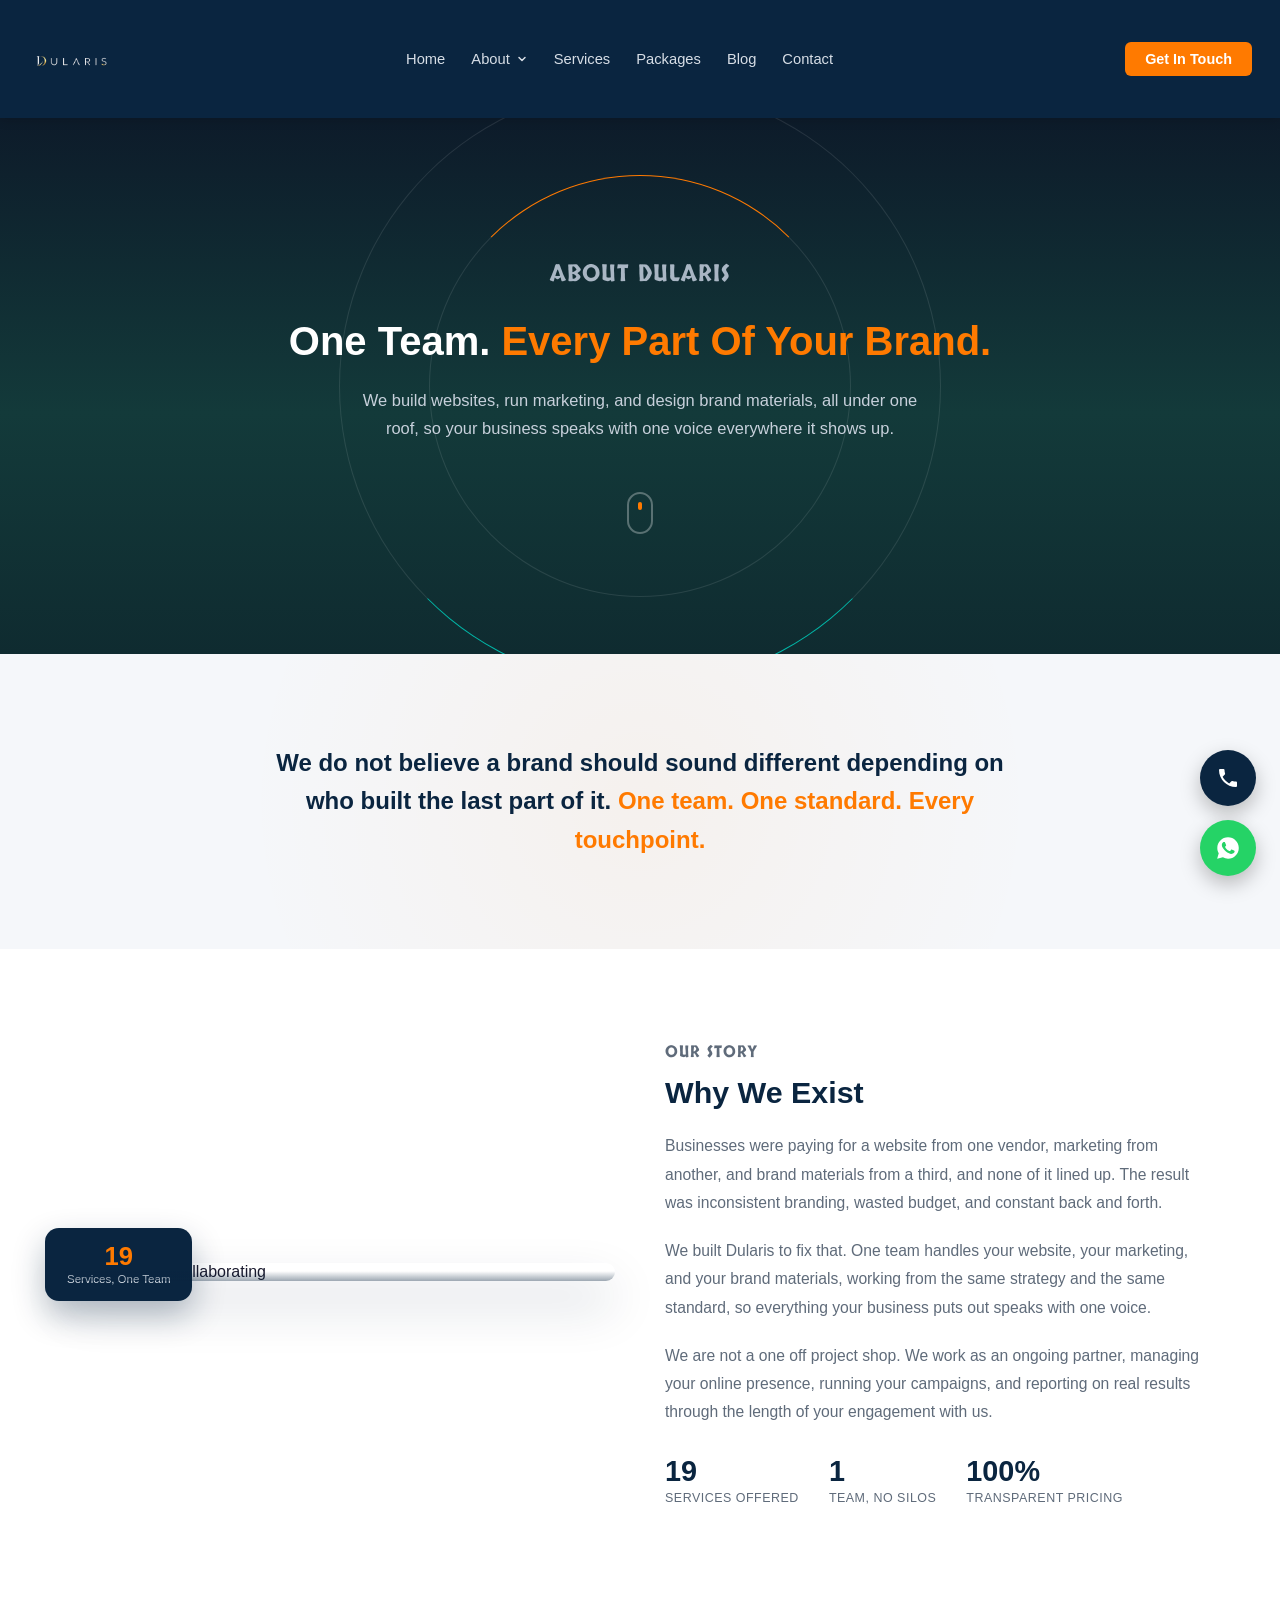
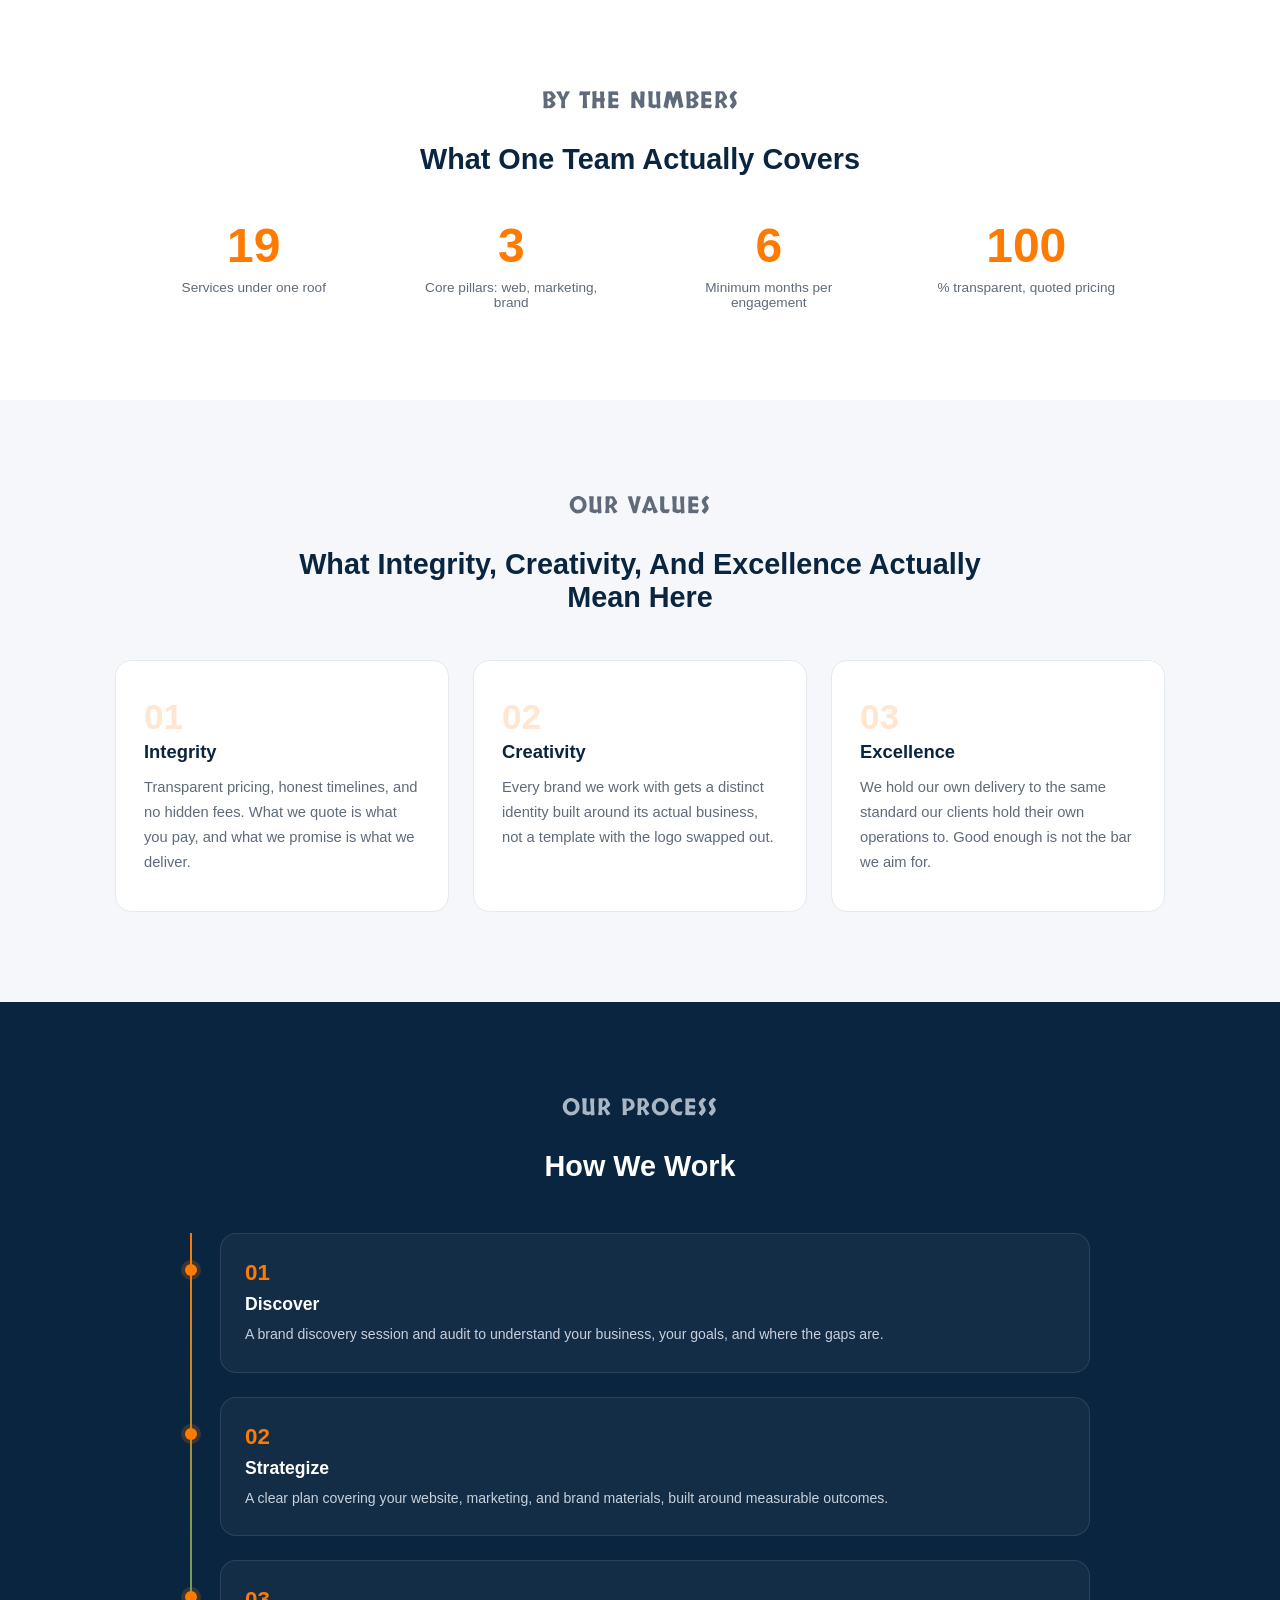
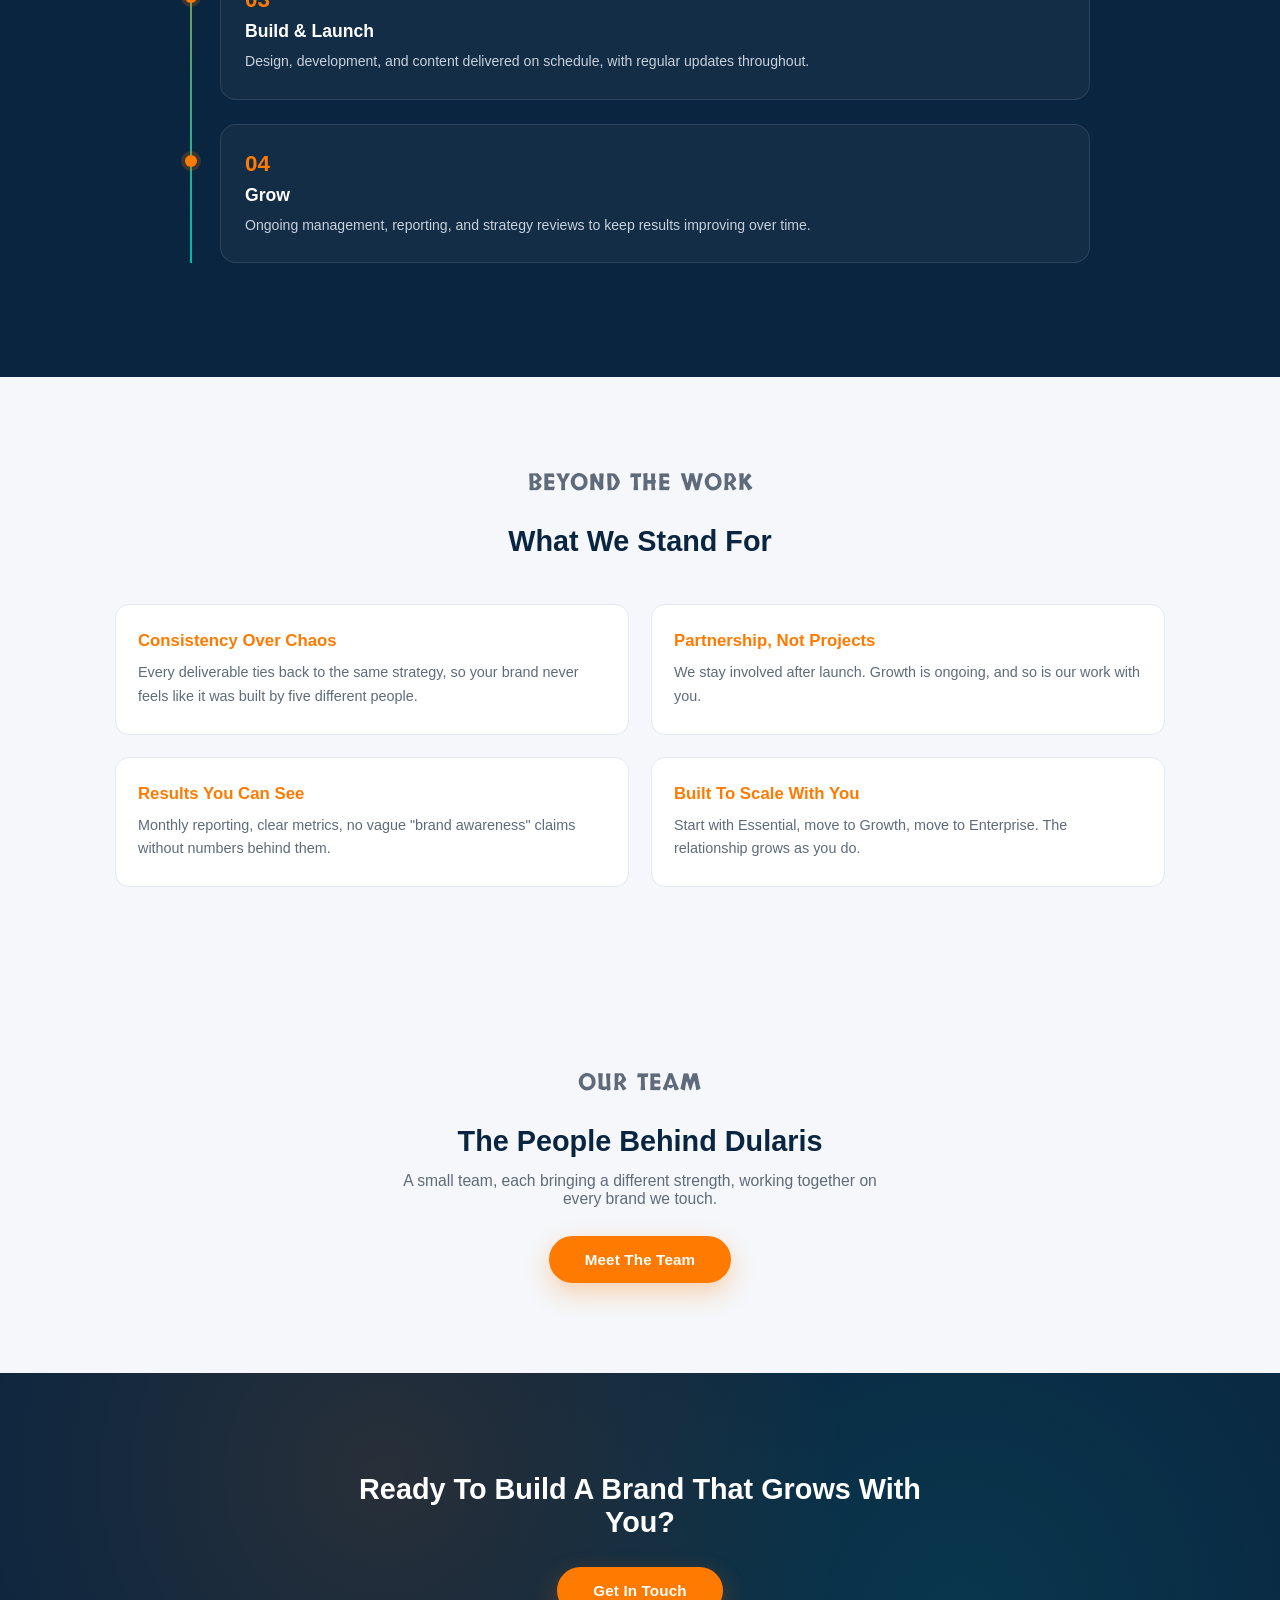
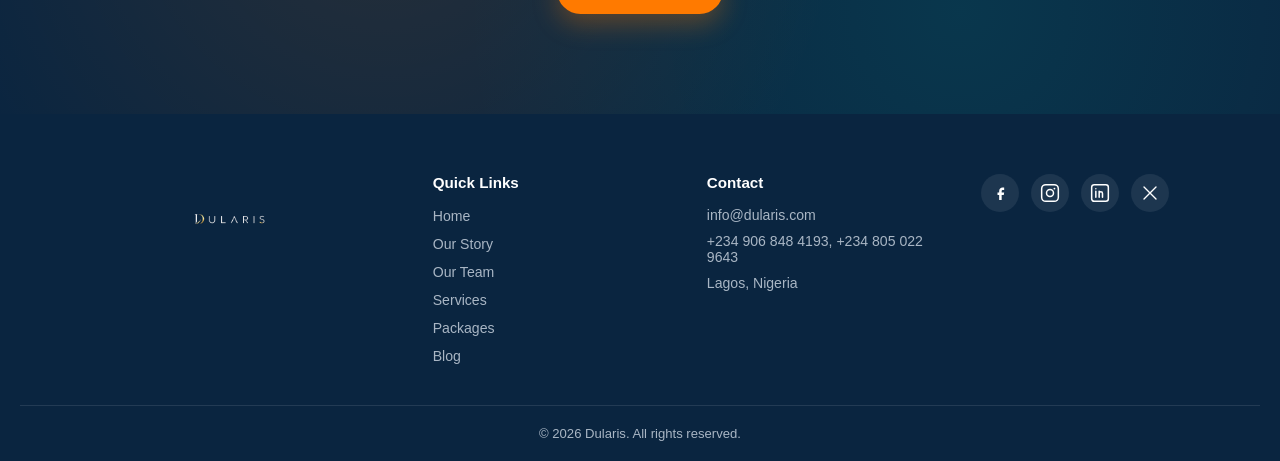
==== commit f60032d0: "add canonical tags to all pages" ====
--- a/about.html
+++ b/about.html
@@ -41,6 +41,7 @@
       type="image/x-icon"
     />
     <title>About Us | Dularis</title>
+    <link rel="canonical" href="https://dularis.com/about.html" />
     <link rel="stylesheet" href="style.css" />
     <link rel="stylesheet" href="about.css" />
   </head>
--- a/style.css
+++ b/style.css
@@ -237,6 +237,39 @@
     background 0.2s ease,
     transform 0.2s ease,
     box-shadow 0.2s ease;
+}
+.hero-eyebrow {
+  display: block;
+  color: var(--teal);
+  font-size: 0.78rem;
+  font-weight: 700;
+  letter-spacing: 2.5px;
+  text-transform: uppercase;
+  margin-bottom: 20px;
+  position: relative;
+  z-index: 1;
+}
+
+.hero-cta-group {
+  display: flex;
+  flex-wrap: wrap;
+  justify-content: center;
+  gap: 14px;
+  position: relative;
+  z-index: 1;
+}
+
+.hero-cta-secondary {
+  background: transparent;
+  border: 1.5px solid rgba(255, 255, 255, 0.35);
+  color: #fff;
+  box-shadow: none;
+}
+.hero-cta-secondary:hover {
+  background: rgba(255, 255, 255, 0.08);
+  border-color: #fff;
+  transform: translateY(-2px);
+  box-shadow: none;
 }
 .hero-cta:hover {
   background: var(--amber-hover);
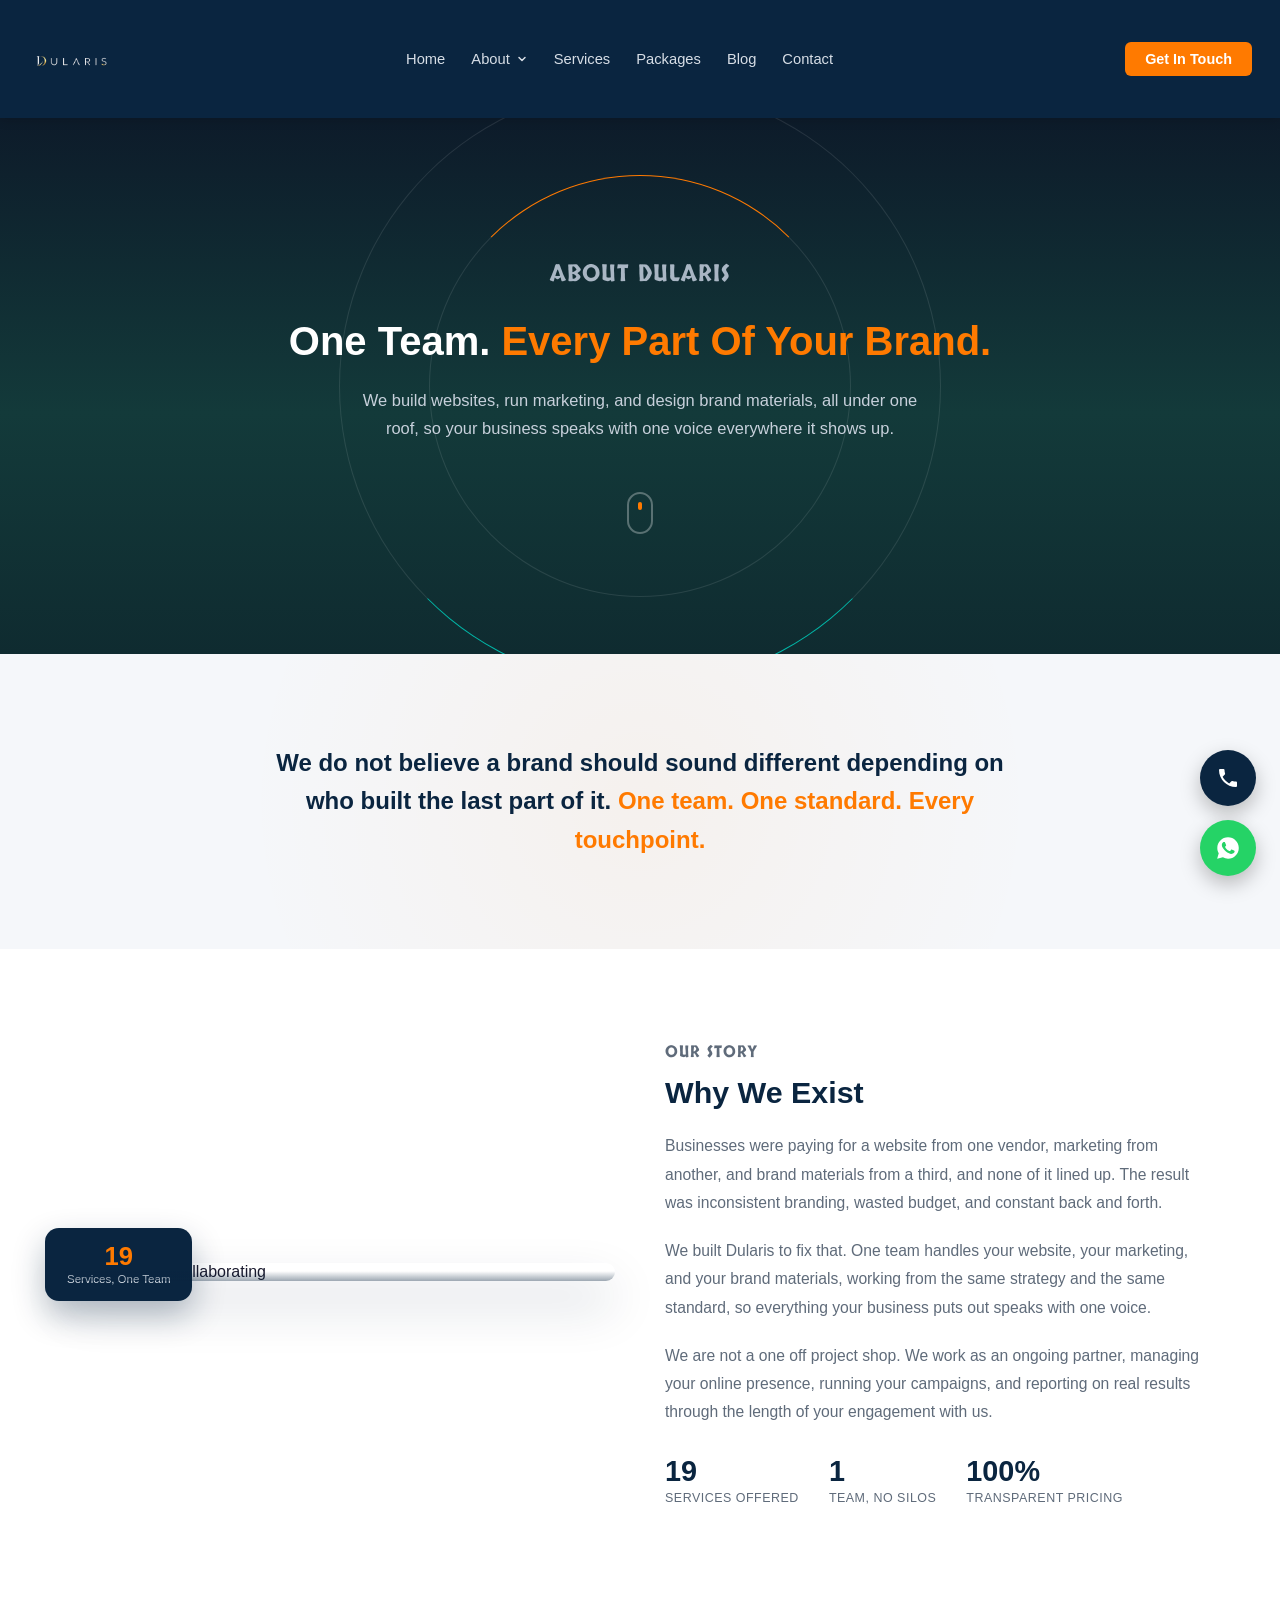
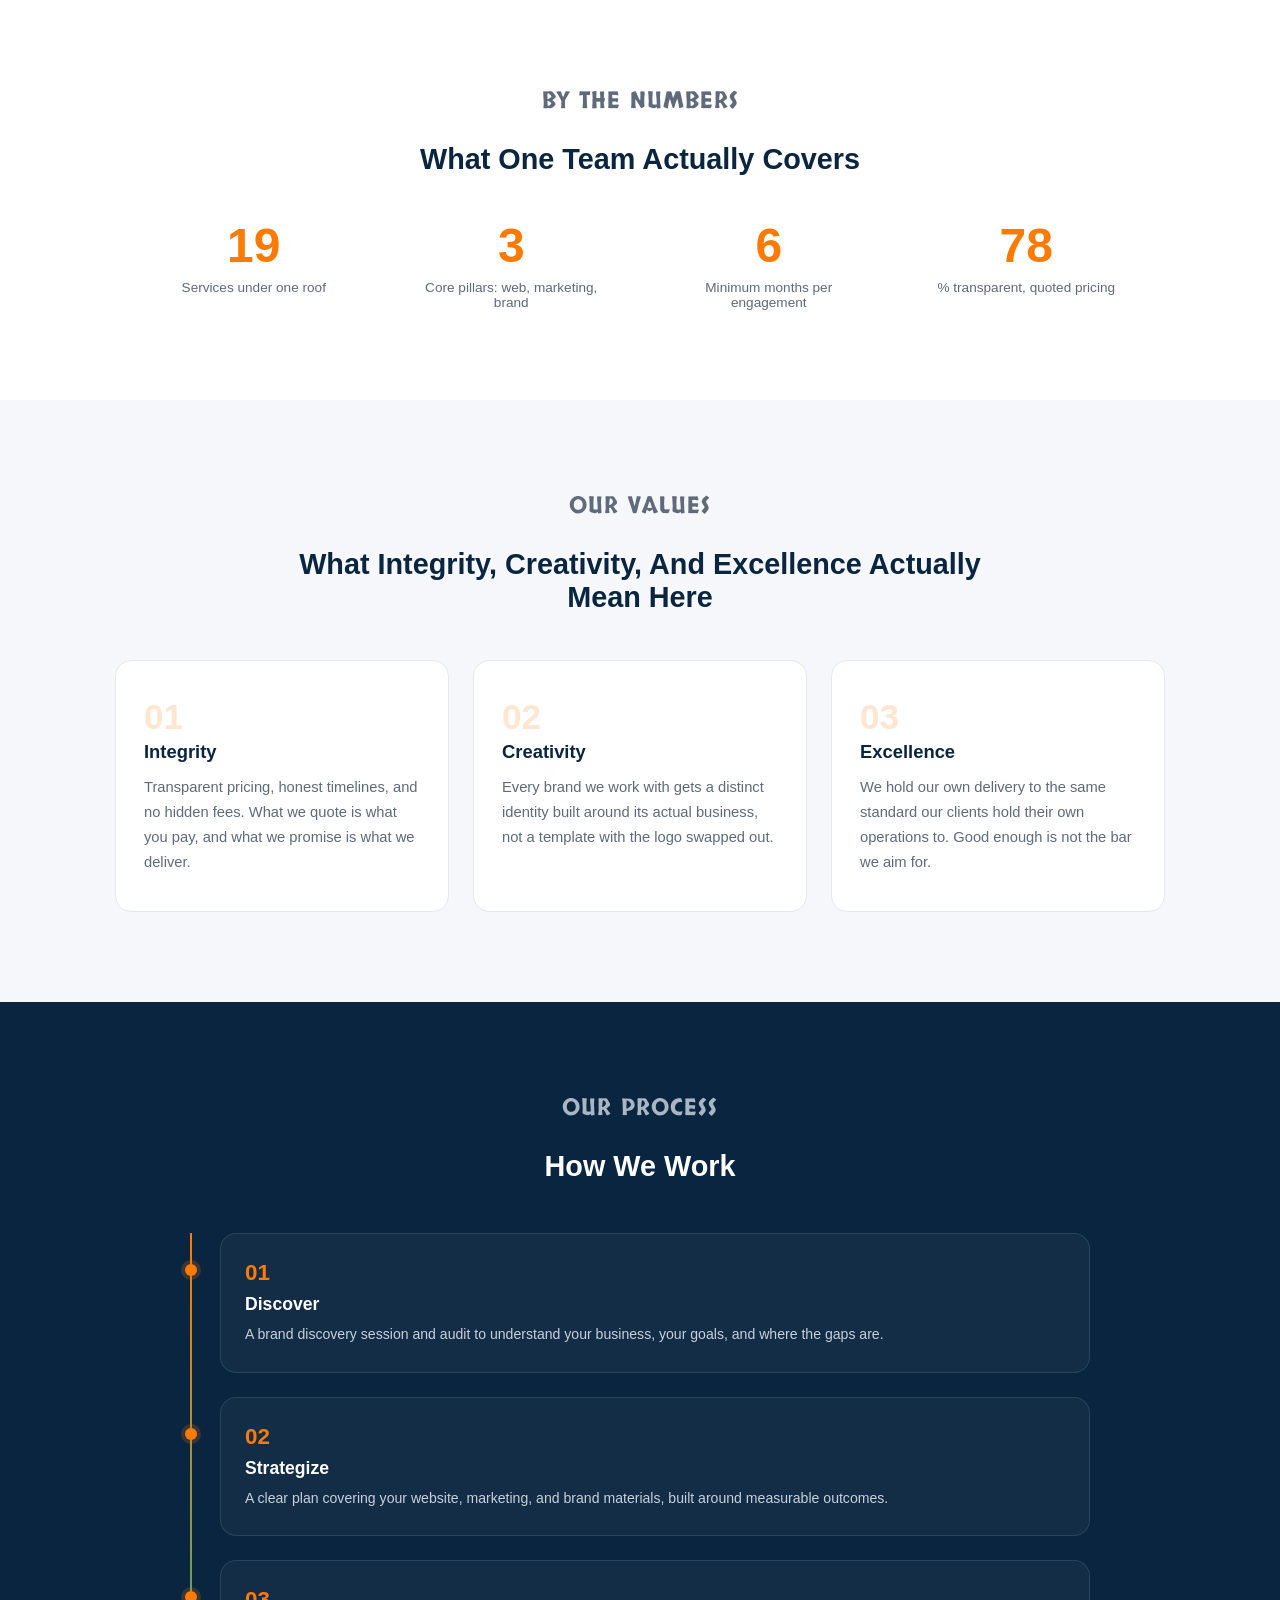
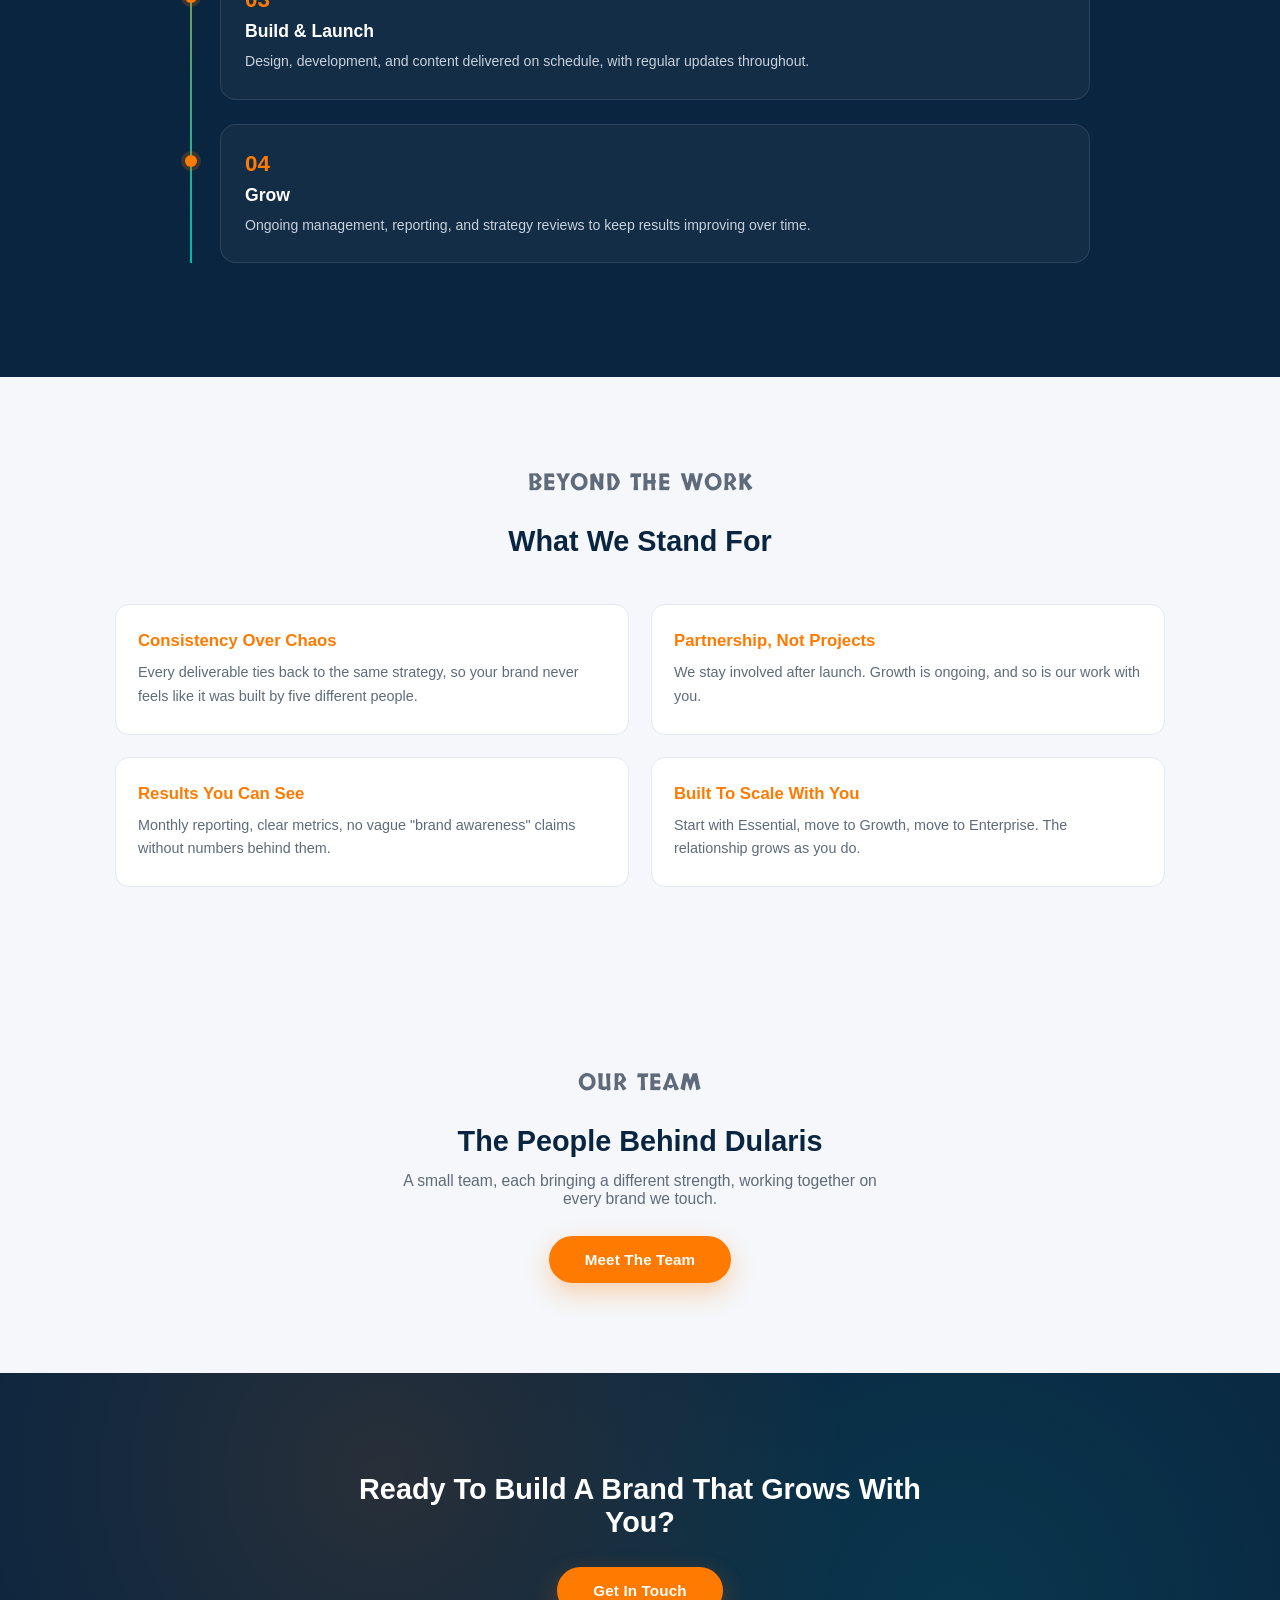
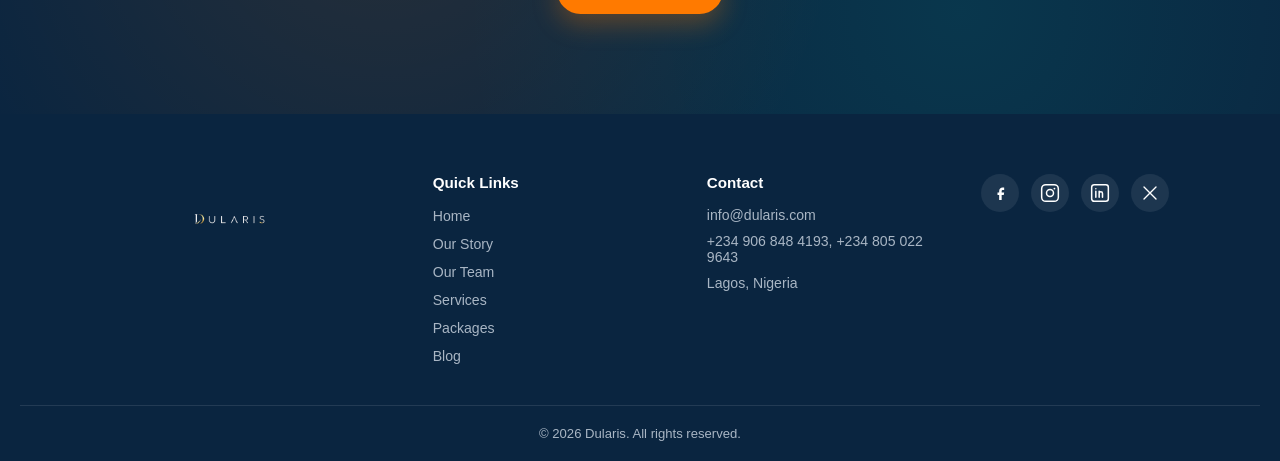
==== commit b934a05d: "updated logo-links" ====
--- a/about.html
+++ b/about.html
@@ -34,12 +34,58 @@
       }
     </script>
     <meta charset="UTF-8" />
-    <meta name="viewport" content="width=device-width, initial-scale=1.0" />
+    <!-- FAVICON (browser tab icon) -->
+    <link rel="icon" href="img/Dularis-logo.jpeg" type="image/jpeg" />
+    <link rel="shortcut icon" href="img/Dularis-logo.jpeg" type="image/jpeg" />
+
+    <!-- APPLE / iOS HOME SCREEN ICON -->
+    <link rel="apple-touch-icon" sizes="180x180" href="img/Dularis-logo.jpeg" />
+
+    <!-- ANDROID / CHROME ICON -->
     <link
-      rel="shortcut icon"
-      href="img/74b4be6e-0963-435f-b5a4-6c0ee50a71f8.png"
-      type="image/x-icon"
+      rel="icon"
+      type="image/png"
+      sizes="192x192"
+      href="img/Dularis-logo.jpeg"
     />
+    <link
+      rel="icon"
+      type="image/png"
+      sizes="32x32"
+      href="img/Dularis-logo.jpeg"
+    />
+    <link
+      rel="icon"
+      type="image/png"
+      sizes="16x16"
+      href="img/Dularis-logo.jpeg"
+    />
+
+    <!-- SOCIAL MEDIA LINK PREVIEWS (WhatsApp, Facebook, LinkedIn) -->
+    <meta property="og:title" content="Dularis" />
+    <meta
+      property="og:description"
+      content="We help businesses build stronger brands, establish a professional digital presence, and grow through strategy, technology, and creative solutions."
+    />
+    <meta
+      property="og:image"
+      content="https://dularis.com/img/Dularis-logo.jpeg"
+    />
+    <meta property="og:url" content="https://dularis.com/" />
+    <meta property="og:type" content="website" />
+
+    <!-- TWITTER/X LINK PREVIEWS -->
+    <meta name="twitter:card" content="summary" />
+    <meta name="twitter:title" content="Dularis" />
+    <meta
+      name="twitter:description"
+      content="We help businesses build stronger brands, establish a professional digital presence, and grow through strategy, technology, and creative solutions."
+    />
+    <meta
+      name="twitter:image"
+      content="https://dularis.com/img/Dularis-logo.jpeg"
+    />
+
     <title>About Us | Dularis</title>
     <link rel="canonical" href="https://dularis.com/about.html" />
     <link rel="stylesheet" href="style.css" />
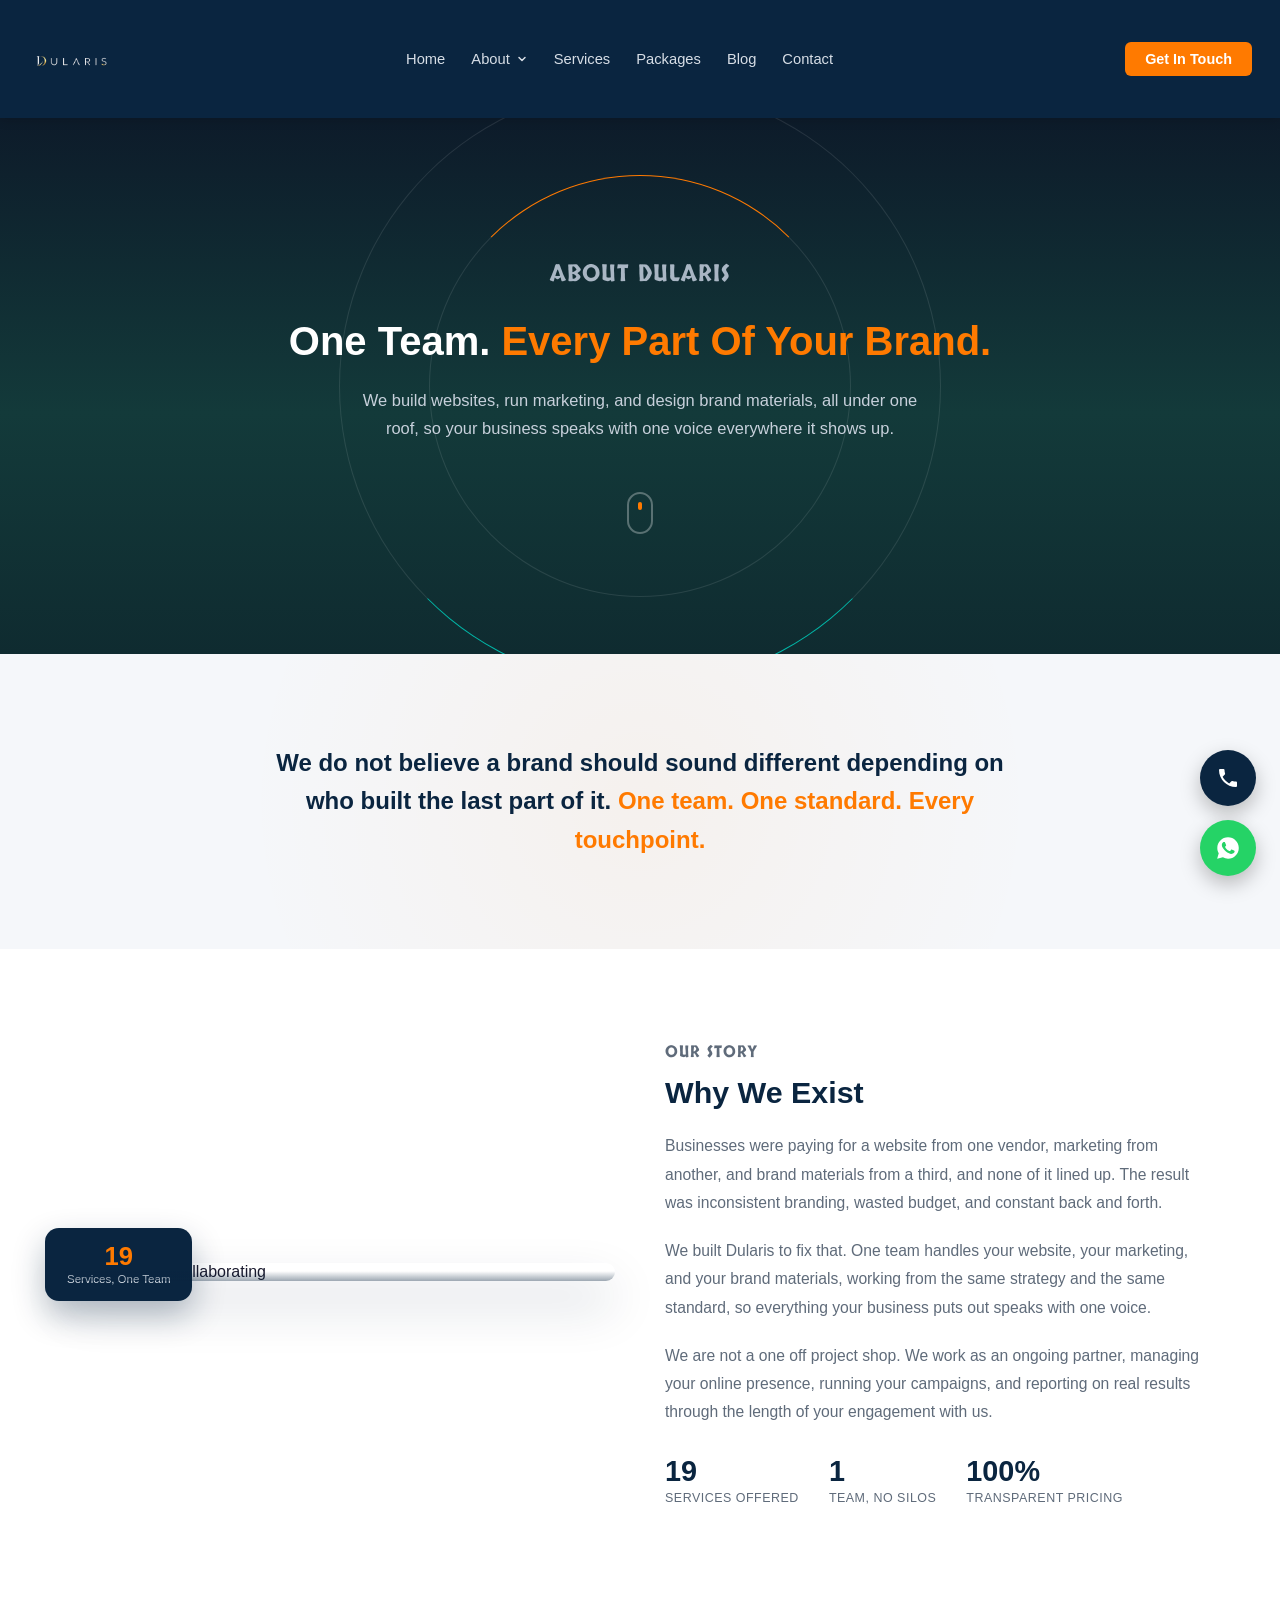
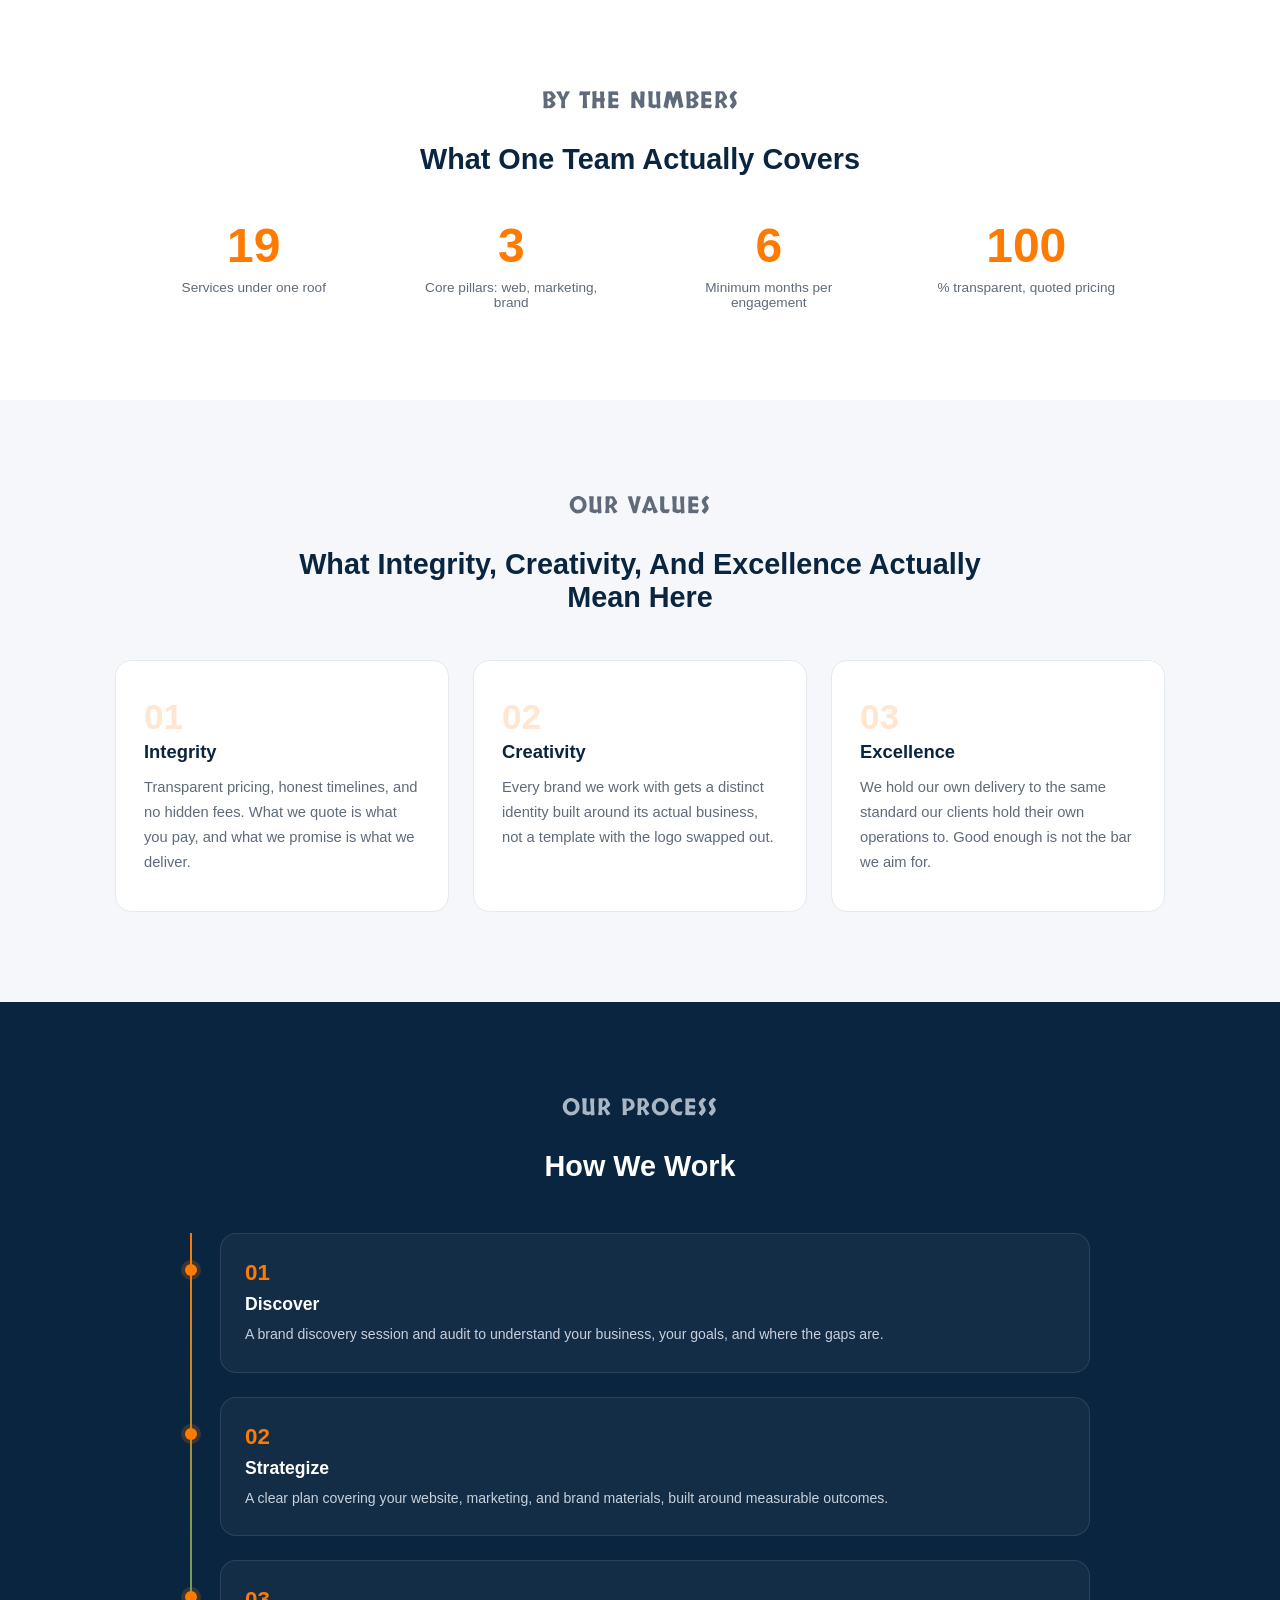
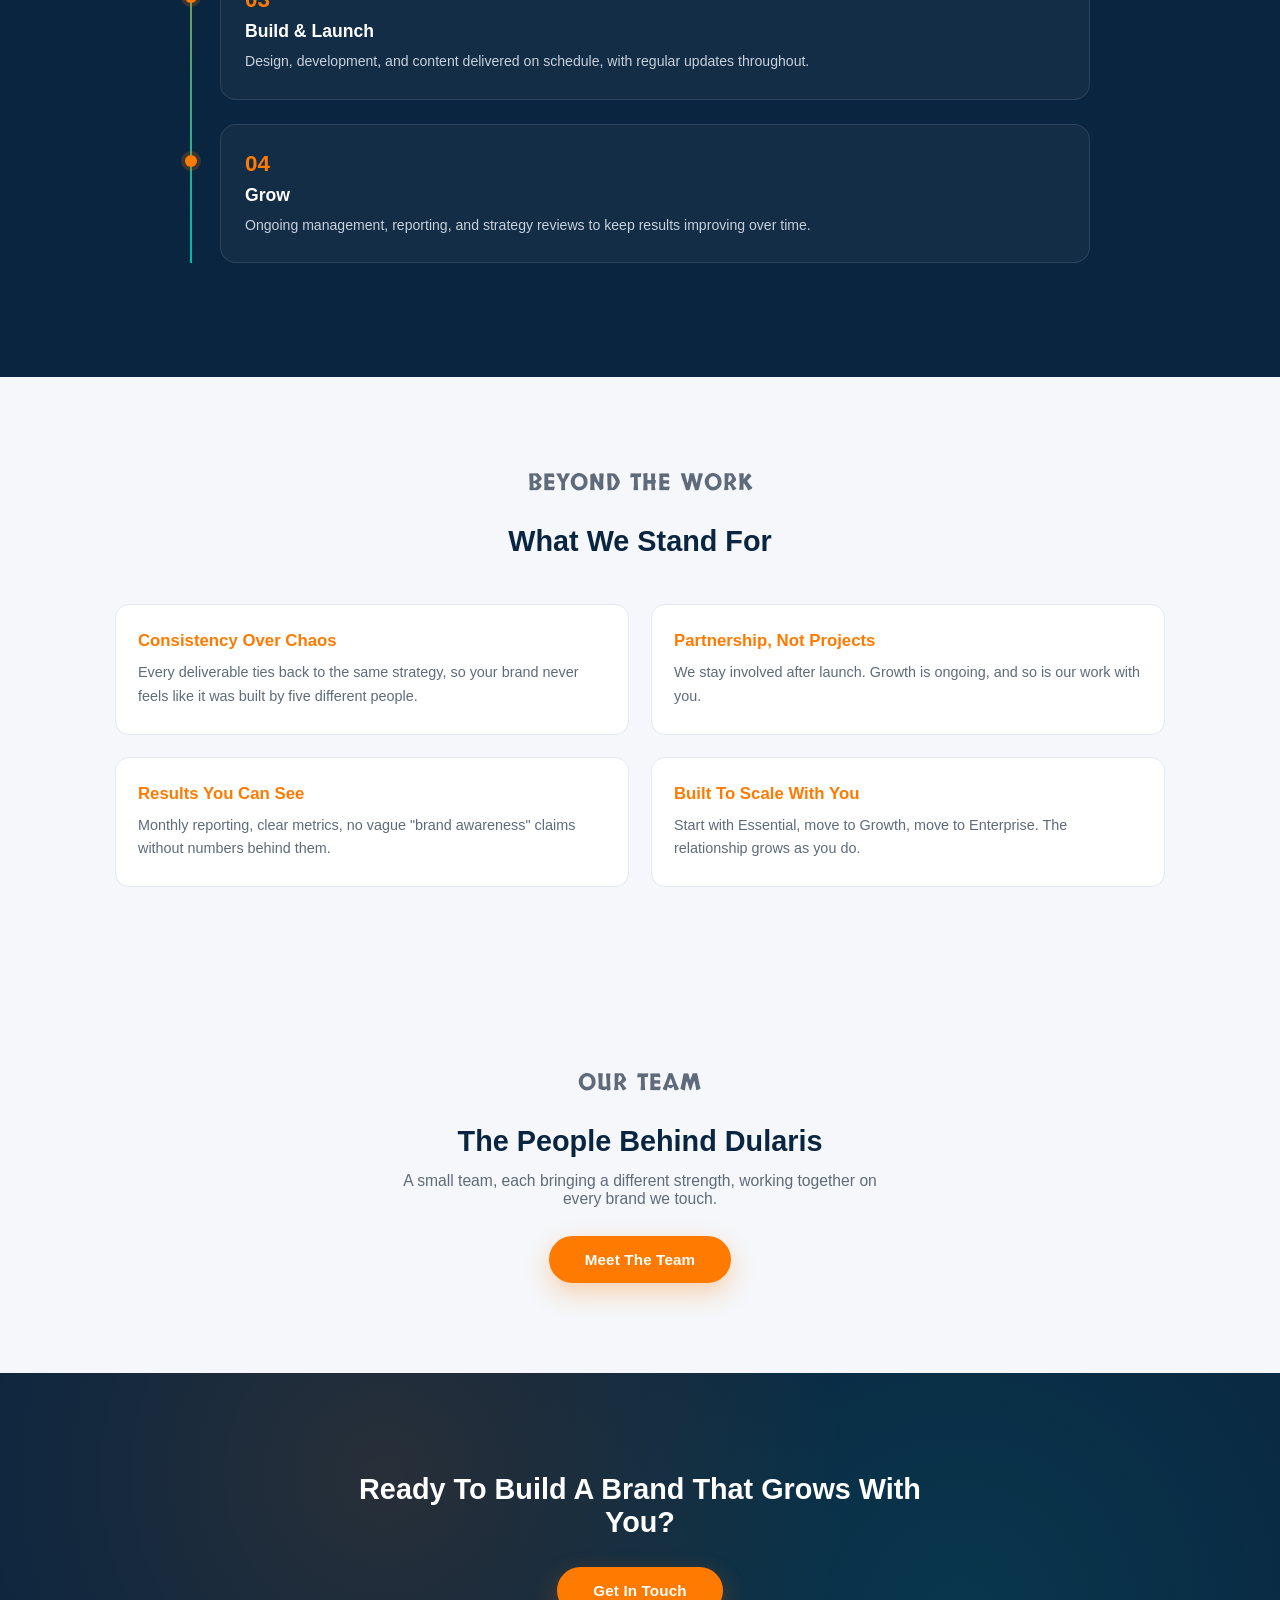
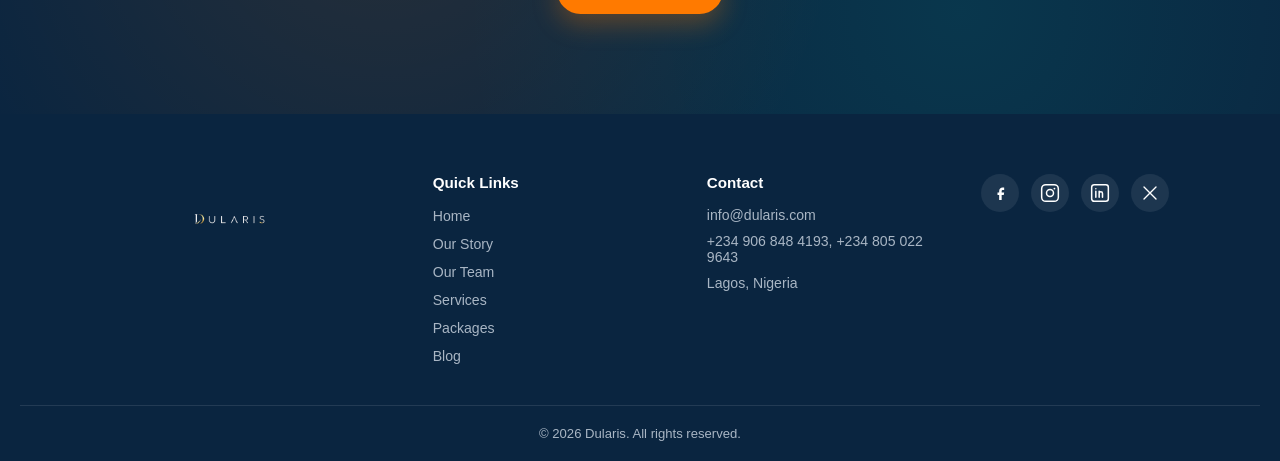
==== commit 95cb6622: "updated favicon" ====
--- a/about.html
+++ b/about.html
@@ -34,52 +34,56 @@
       }
     </script>
     <meta charset="UTF-8" />
-    <!-- FAVICON (browser tab icon) -->
-    <link rel="icon" href="img/Dularis-logo.jpeg" type="image/jpeg" />
-    <link rel="shortcut icon" href="img/Dularis-logo.jpeg" type="image/jpeg" />
-
-    <!-- APPLE / iOS HOME SCREEN ICON -->
-    <link rel="apple-touch-icon" sizes="180x180" href="img/Dularis-logo.jpeg" />
-
-    <!-- ANDROID / CHROME ICON -->
+
+    <!-- FAVICON (browser tab icon + Google search icon) -->
+    <link
+      rel="icon"
+      type="image/png"
+      sizes="32x32"
+      href="img/favicon-dularis-32.png"
+    />
+    <link
+      rel="icon"
+      type="image/png"
+      sizes="16x16"
+      href="img/favicon-dularis-16.png"
+    />
     <link
       rel="icon"
       type="image/png"
       sizes="192x192"
-      href="img/Dularis-logo.jpeg"
+      href="img/favicon-dularis-192.png"
     />
     <link
-      rel="icon"
+      rel="apple-touch-icon"
+      sizes="180x180"
+      href="img/favicon-dularis-180.png"
+    />
+    <link
+      rel="shortcut icon"
+      href="img/favicon-dularis-32.png"
       type="image/png"
-      sizes="32x32"
-      href="img/Dularis-logo.jpeg"
-    />
-    <link
-      rel="icon"
-      type="image/png"
-      sizes="16x16"
-      href="img/Dularis-logo.jpeg"
     />
 
     <!-- SOCIAL MEDIA LINK PREVIEWS (WhatsApp, Facebook, LinkedIn) -->
-    <meta property="og:title" content="Dularis" />
+    <meta property="og:title" content="Our Story | Dularis" />
     <meta
       property="og:description"
-      content="We help businesses build stronger brands, establish a professional digital presence, and grow through strategy, technology, and creative solutions."
+      content="Learn about Dularis, the team, and the story behind our growth and brand agency in Lagos, Nigeria."
     />
     <meta
       property="og:image"
       content="https://dularis.com/img/Dularis-logo.jpeg"
     />
-    <meta property="og:url" content="https://dularis.com/" />
+    <meta property="og:url" content="https://dularis.com/about.html" />
     <meta property="og:type" content="website" />
 
     <!-- TWITTER/X LINK PREVIEWS -->
     <meta name="twitter:card" content="summary" />
-    <meta name="twitter:title" content="Dularis" />
+    <meta name="twitter:title" content="Our Story | Dularis" />
     <meta
       name="twitter:description"
-      content="We help businesses build stronger brands, establish a professional digital presence, and grow through strategy, technology, and creative solutions."
+      content="Learn about Dularis, the team, and the story behind our growth and brand agency in Lagos, Nigeria."
     />
     <meta
       name="twitter:image"
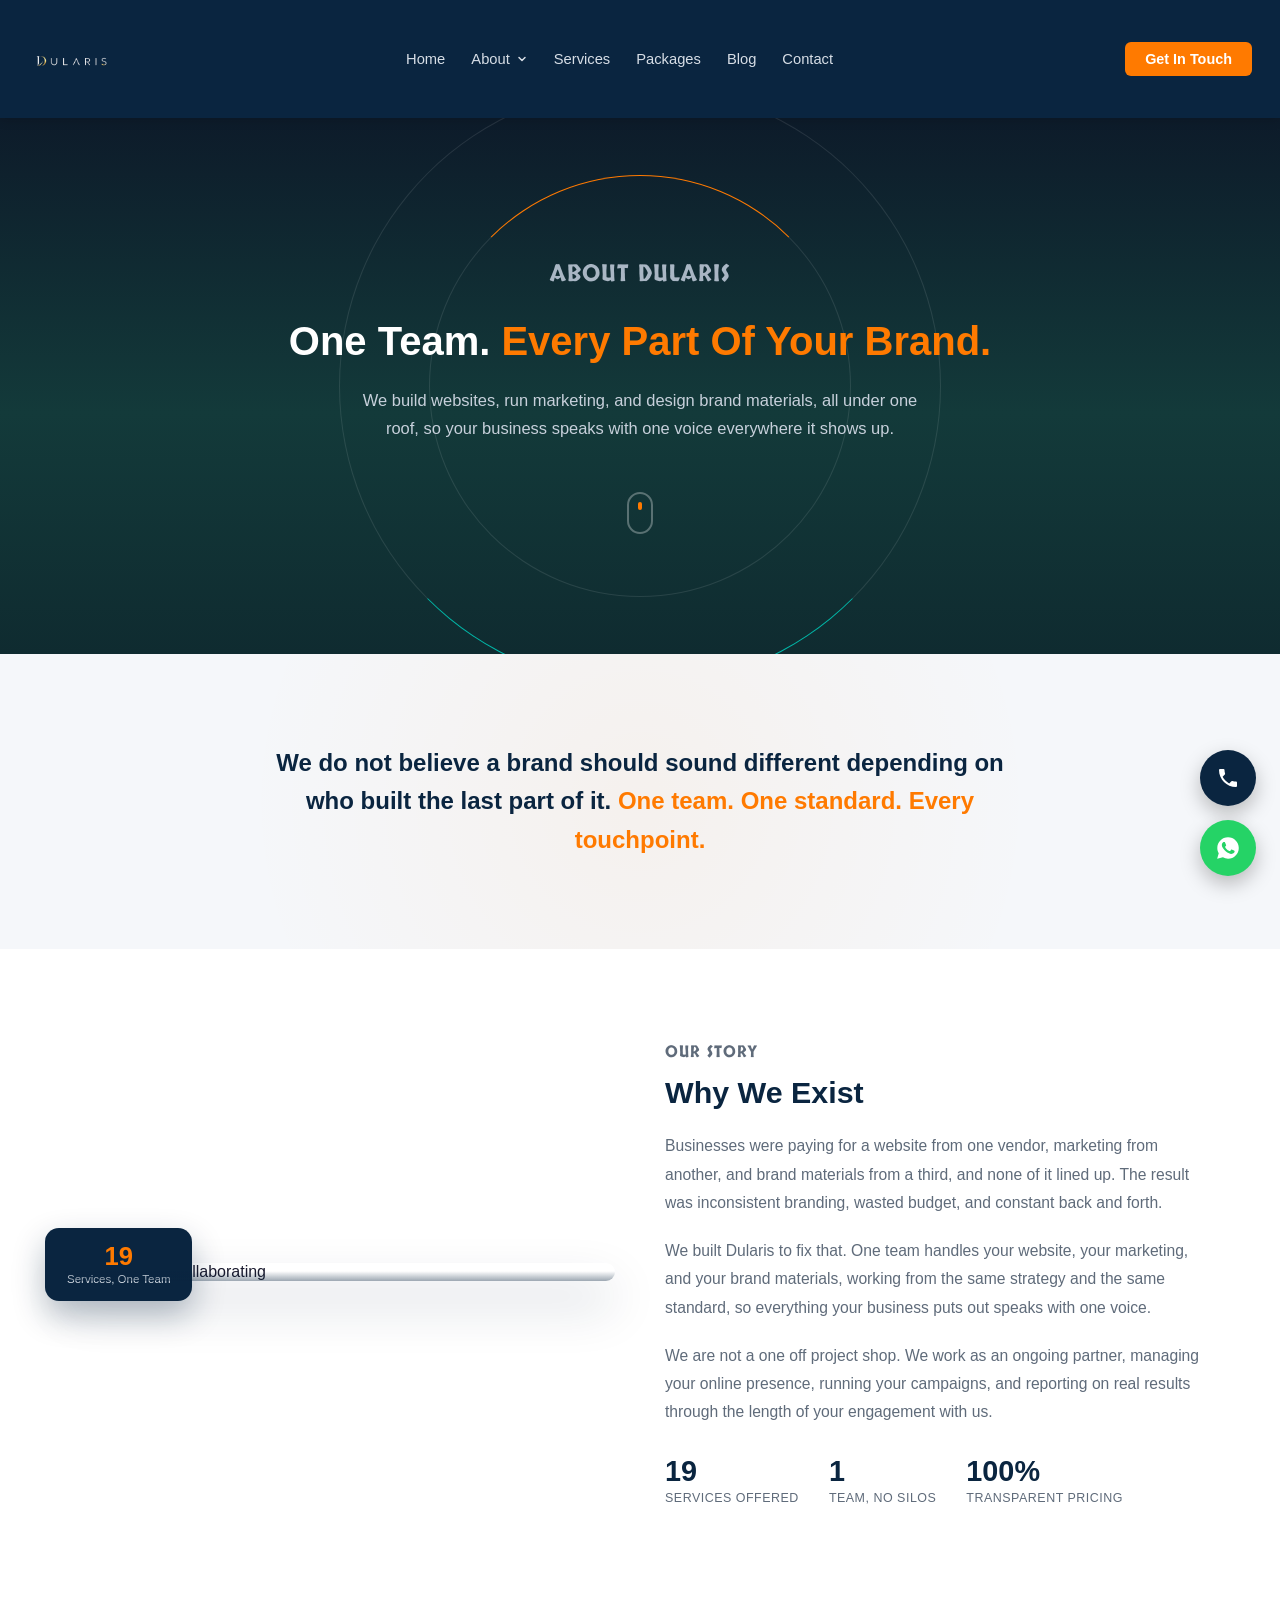
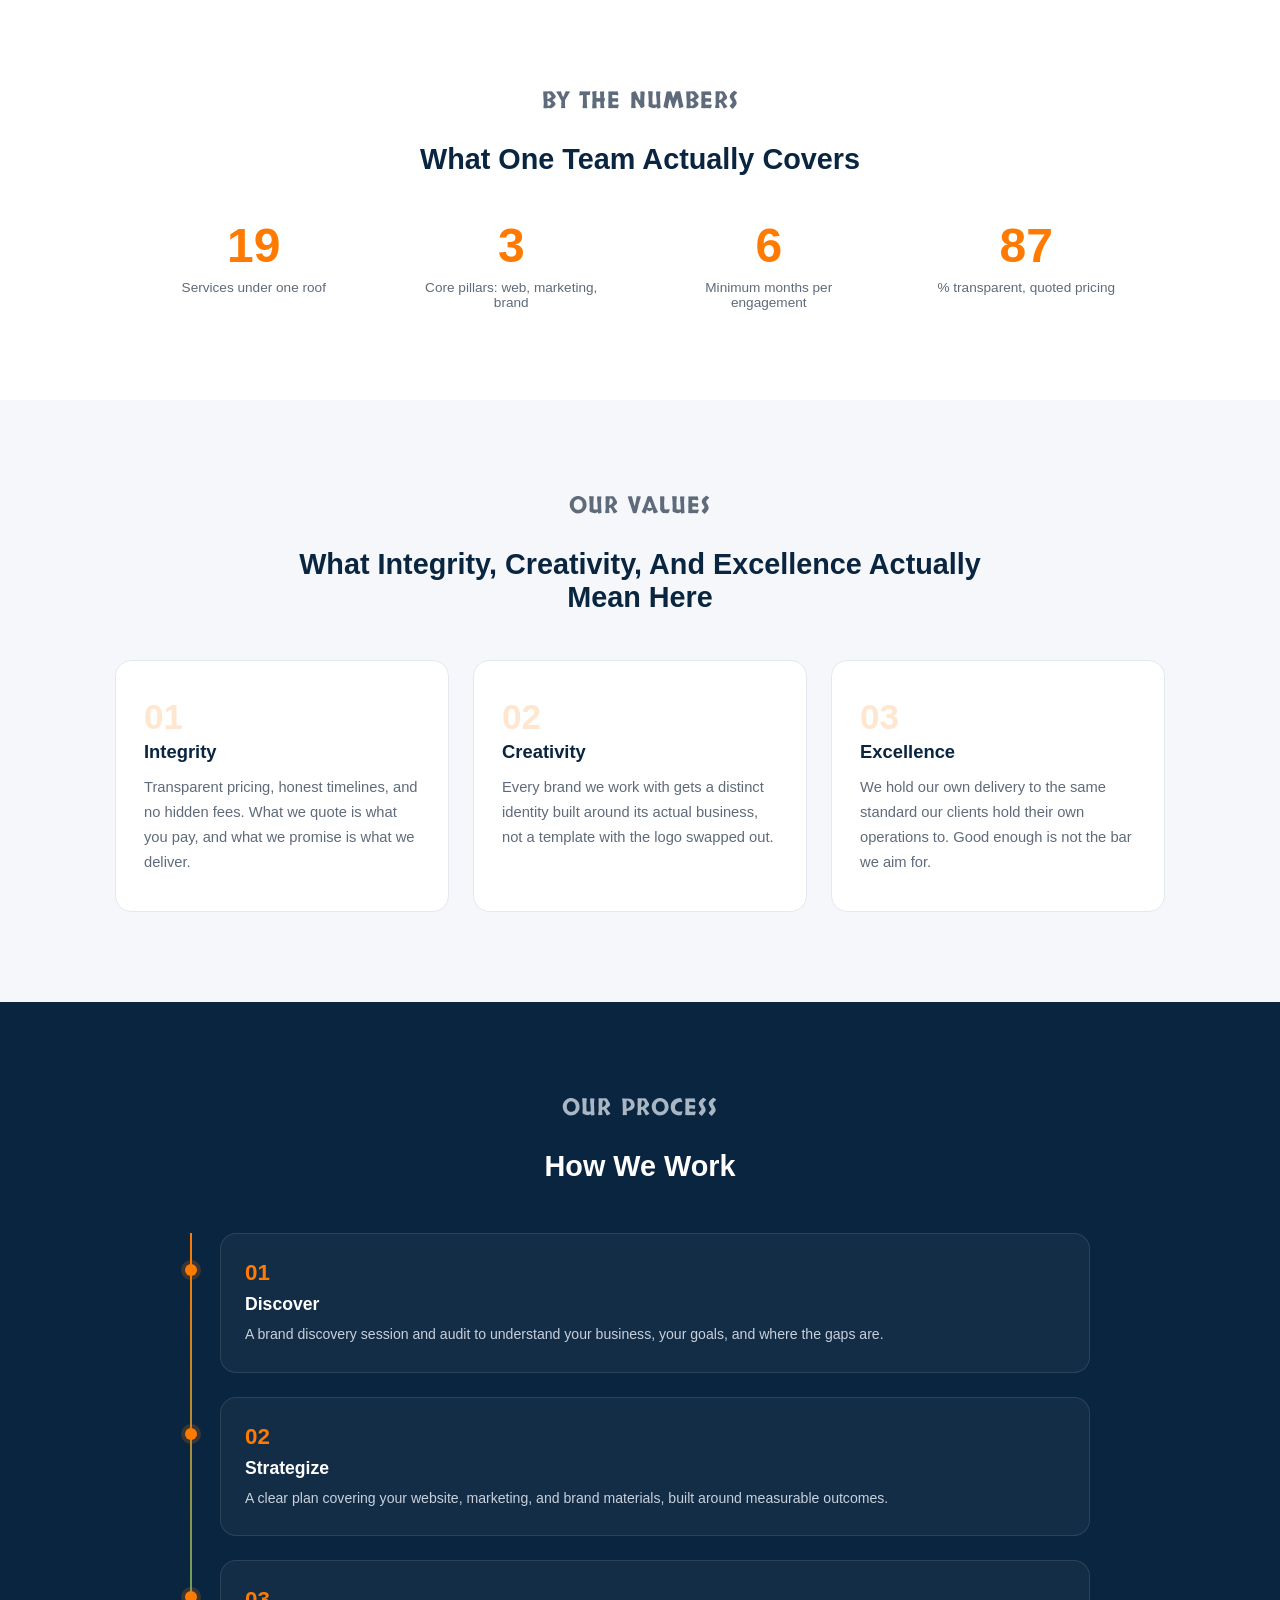
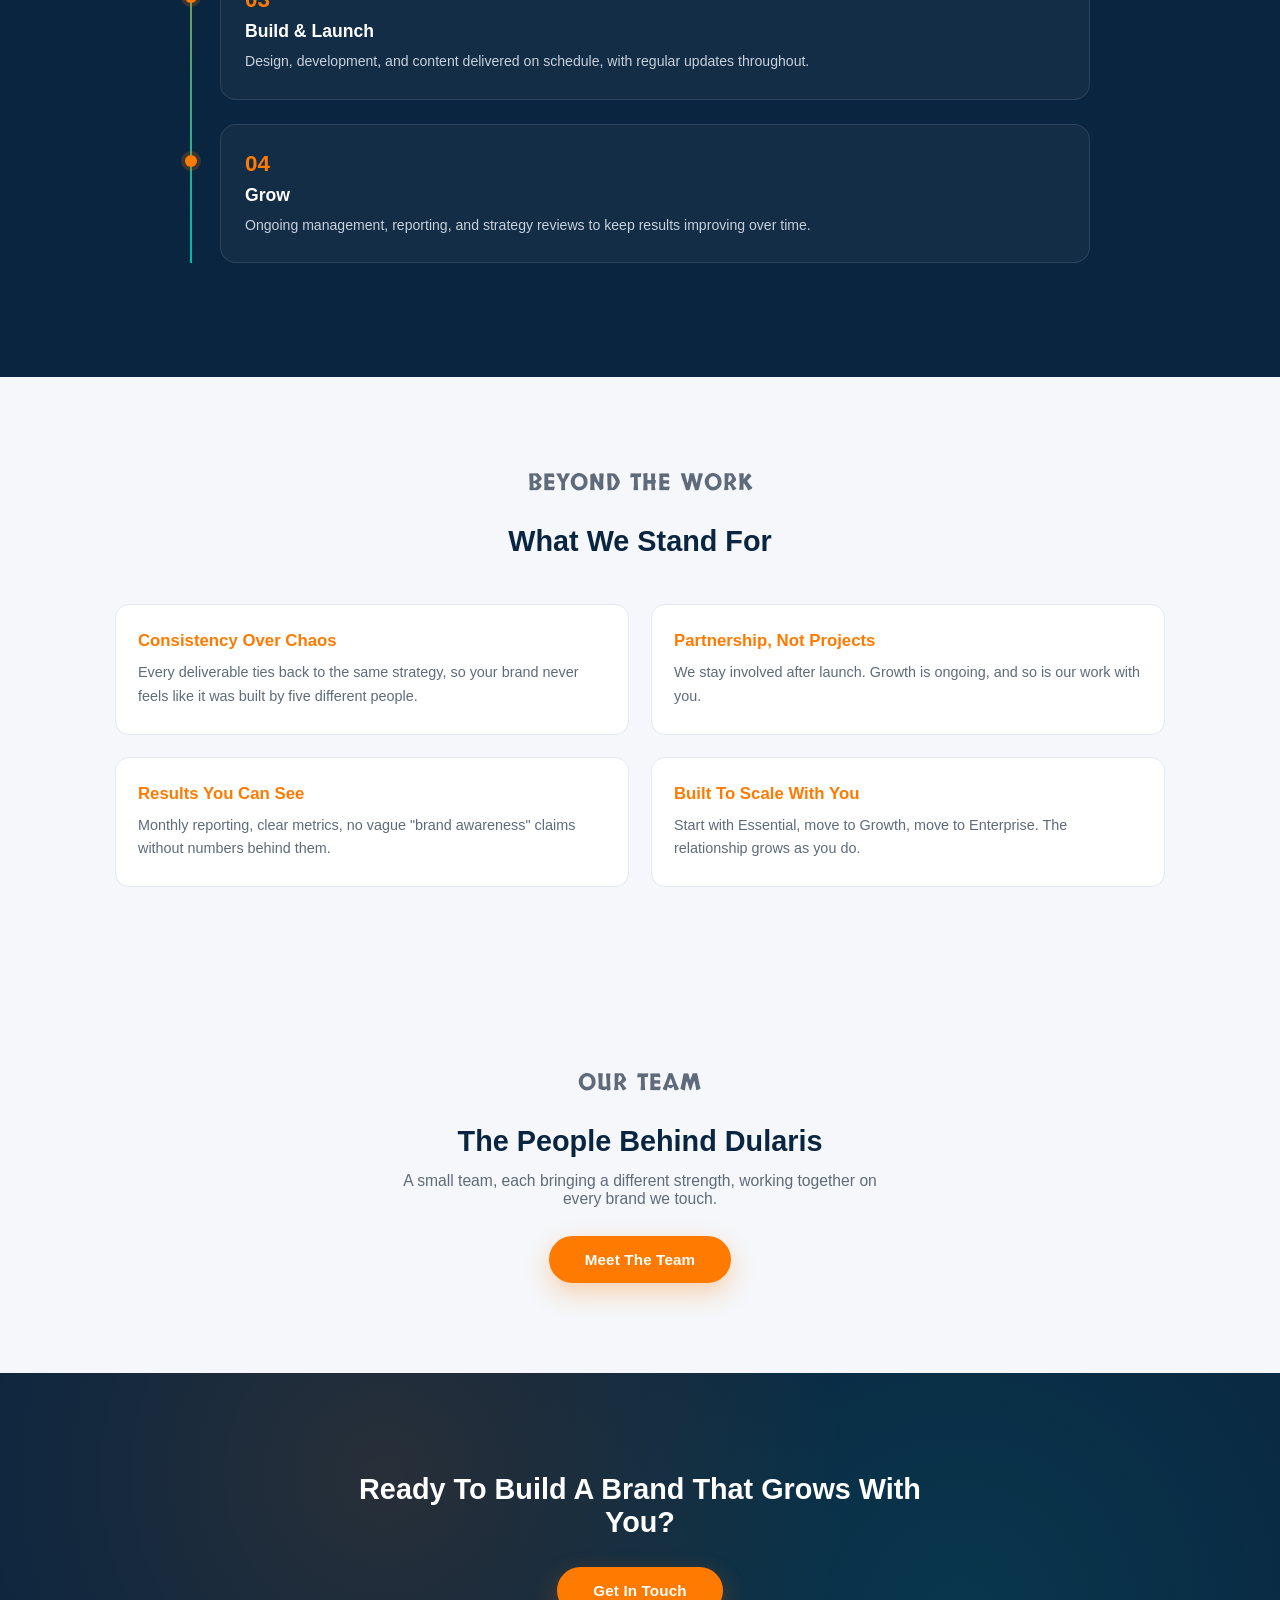
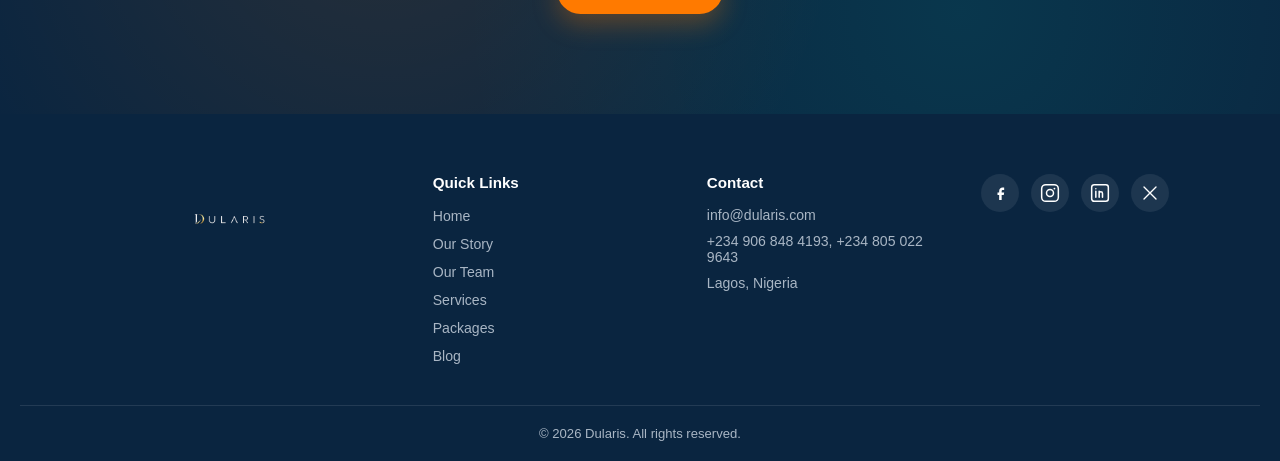
==== commit 59d02616: "update meta" ====
--- a/about.html
+++ b/about.html
@@ -34,6 +34,7 @@
       }
     </script>
     <meta charset="UTF-8" />
+  <meta name="viewport" content="width=device-width, initial-scale=1.0" />
 
     <!-- FAVICON (browser tab icon + Google search icon) -->
     <link
@@ -97,15 +98,18 @@
   </head>
   <body>
     <!-- NAVBAR -->
+    <!-- NAVBAR -->
     <nav class="navbar">
       <div class="logo">
-        <a href="index.html"
-          ><img src="img/dularis.png" alt="Dularis" class="logo-img"
-        /></a>
-      </div>
+        <a href="index.html">
+          <img src="img/dularis.png" alt="Dularis" class="logo-img" />
+        </a>
+      </div>
+
       <button class="nav-toggle" id="navToggle" aria-label="Toggle menu">
         <span></span><span></span><span></span>
       </button>
+
       <div class="mobile-nav-overlay" id="navLinks">
         <ul class="nav-links">
           <li><a href="index.html">Home</a></li>
@@ -133,7 +137,7 @@
               <a href="team.html" class="dropdown-link">Our Team</a>
             </div>
           </li>
-          <li><a href="index.html#services-detail">Services</a></li>
+          <li><a href="services.html">Services</a></li>
           <li><a href="index.html#packages">Packages</a></li>
           <li><a href="blog.html">Blog</a></li>
           <li><a href="index.html#contact">Contact</a></li>
@@ -142,6 +146,7 @@
           >Get In Touch</a
         >
       </div>
+
       <a href="index.html#contact" class="nav-cta">Get In Touch</a>
     </nav>
 
--- a/style.css
+++ b/style.css
@@ -799,6 +799,17 @@
   color: var(--gray);
   font-size: 0.88rem;
   line-height: 1.55;
+}
+.services-teaser-grid {
+  max-width: 1000px;
+  margin: 0 auto;
+  display: grid;
+  grid-template-columns: 1fr;
+  gap: 22px;
+}
+.services-teaser-cta {
+  text-align: center;
+  margin-top: 44px;
 }
 
 /* PACKAGES */
@@ -1828,6 +1839,17 @@
     max-width: 1600px;
     padding-left: 60px;
     padding-right: 60px;
+  }
+}
+
+@media (min-width: 640px) {
+  .services-teaser-grid {
+    grid-template-columns: 1fr 1fr;
+  }
+}
+@media (min-width: 1000px) {
+  .services-teaser-grid {
+    grid-template-columns: 1fr 1fr 1fr 1fr;
   }
 }
 
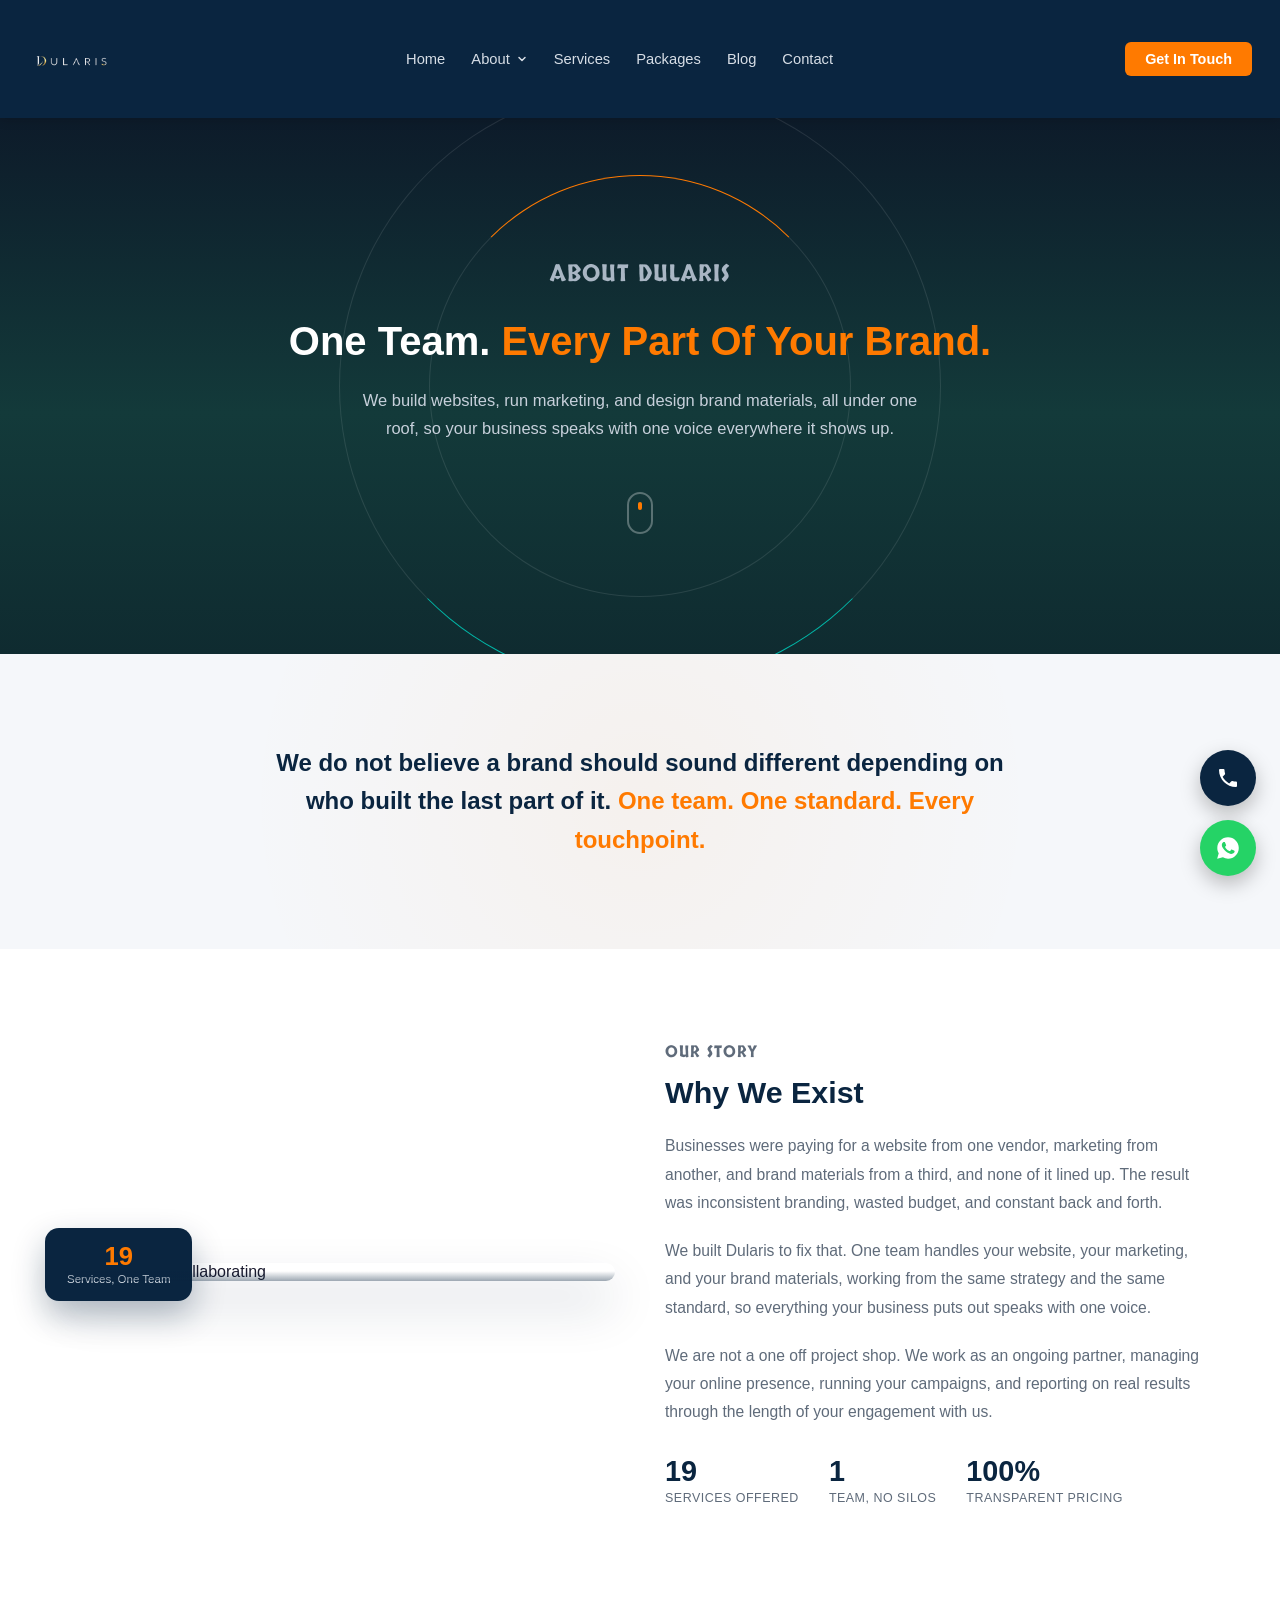
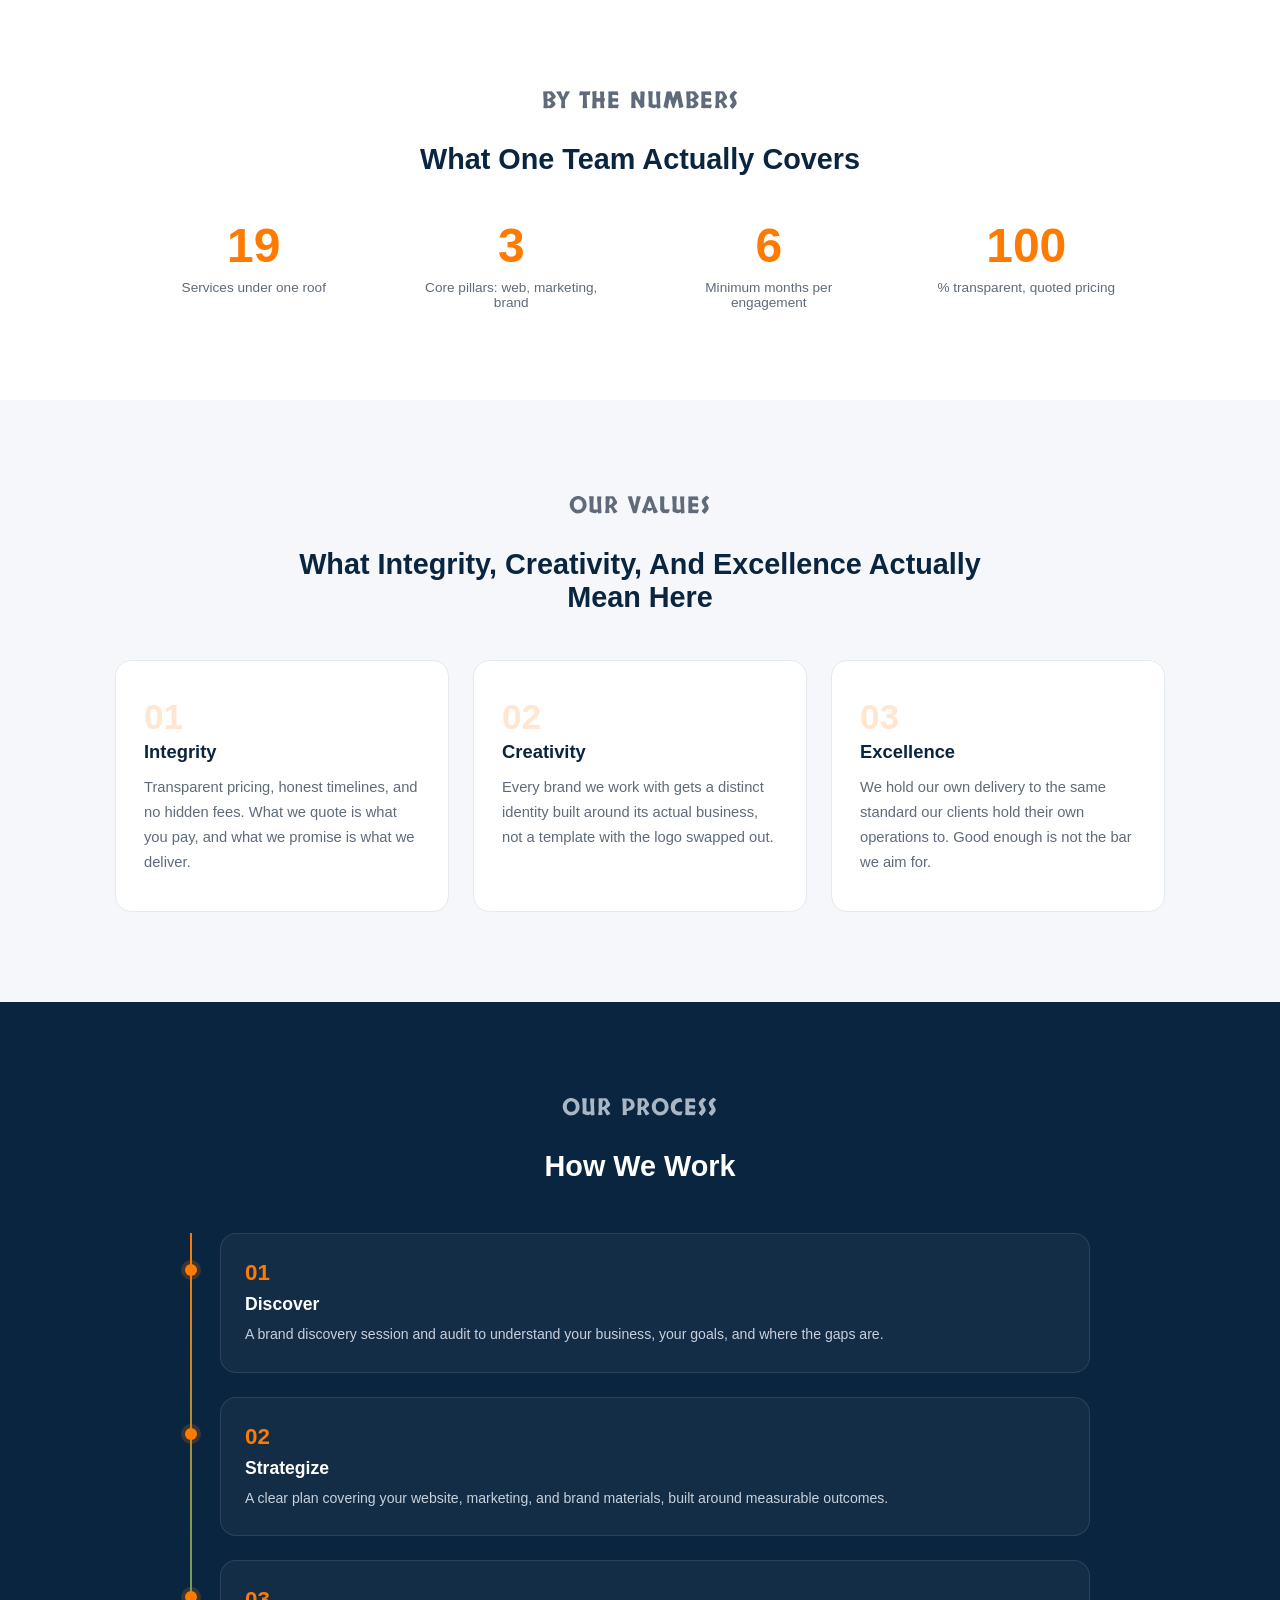
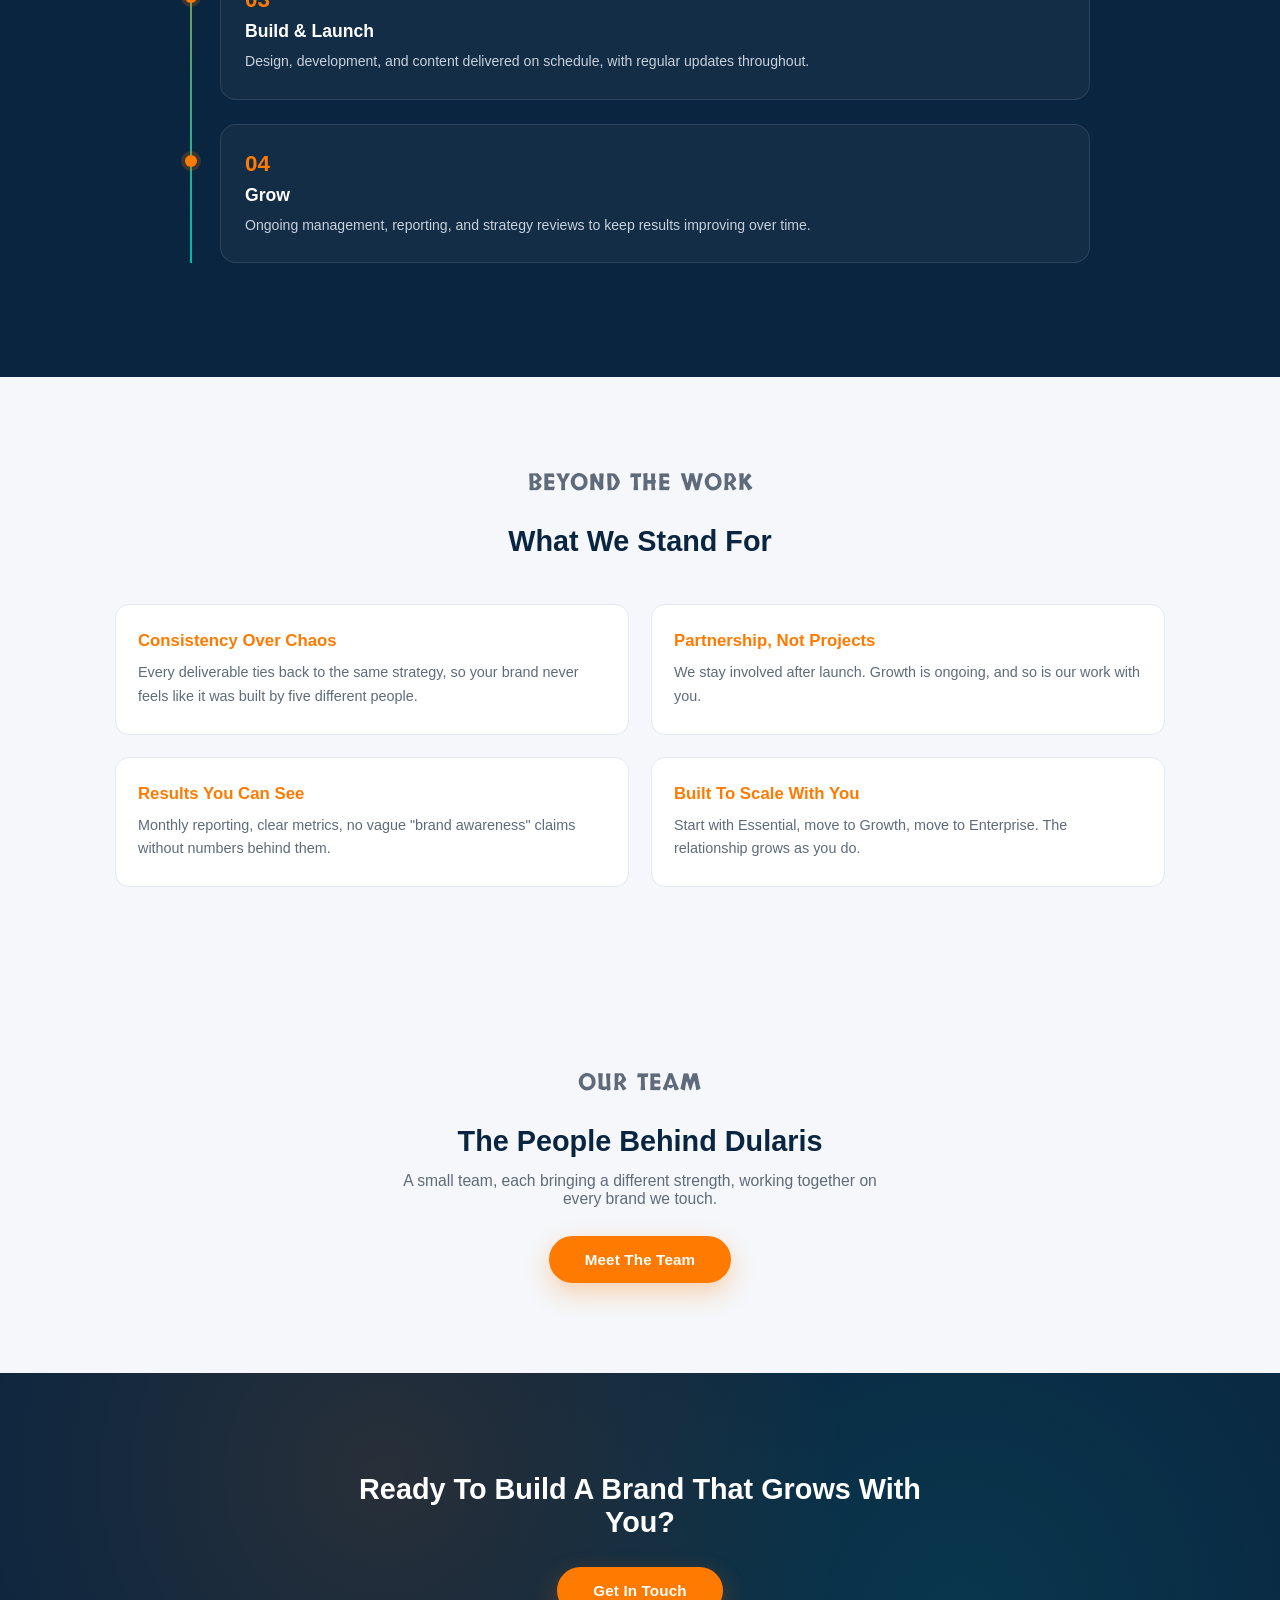
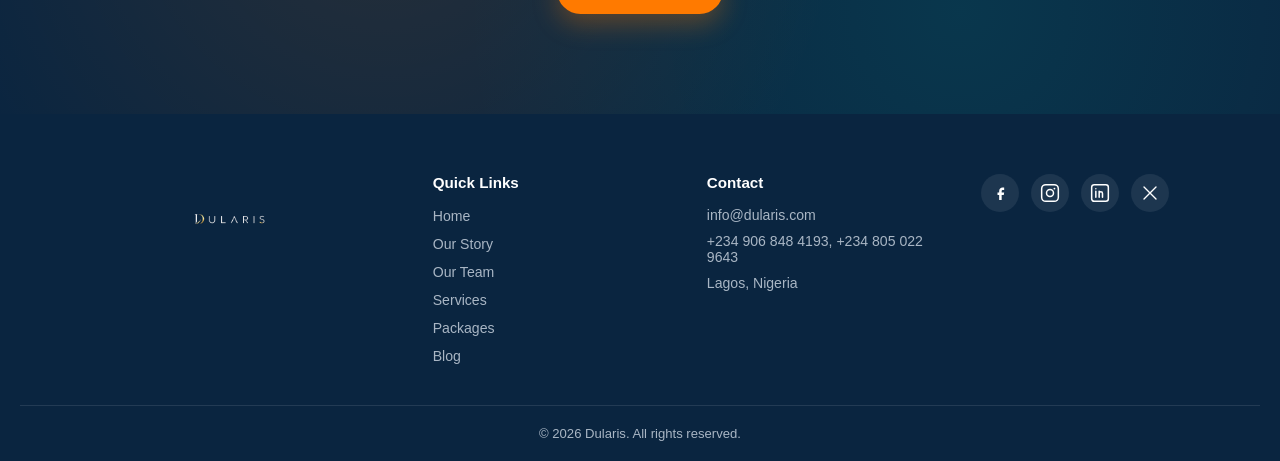
==== commit 7b298280: "update links and navbar" ====
--- a/about.html
+++ b/about.html
@@ -1,6 +1,8 @@
 <!doctype html>
 <html lang="en">
   <head>
+    <meta charset="UTF-8" />
+    <meta name="viewport" content="width=device-width, initial-scale=1.0" />
     <script type="application/ld+json">
       {
         "@context": "https://schema.org",
@@ -33,8 +35,6 @@
         ]
       }
     </script>
-    <meta charset="UTF-8" />
-  <meta name="viewport" content="width=device-width, initial-scale=1.0" />
 
     <!-- FAVICON (browser tab icon + Google search icon) -->
     <link
@@ -405,11 +405,11 @@
         <div class="footer-links">
           <h4>Quick Links</h4>
           <ul>
-            <li><a href="#hero-hero">Home</a></li>
+            <li><a href="index.html">Home</a></li>
             <li><a href="about.html">Our Story</a></li>
             <li><a href="team.html">Our Team</a></li>
-            <li><a href="#services-detail">Services</a></li>
-            <li><a href="#packages">Packages</a></li>
+            <li><a href="services.html">Services</a></li>
+            <li><a href="index.html#packages">Packages</a></li>
             <li><a href="blog.html">Blog</a></li>
           </ul>
         </div>
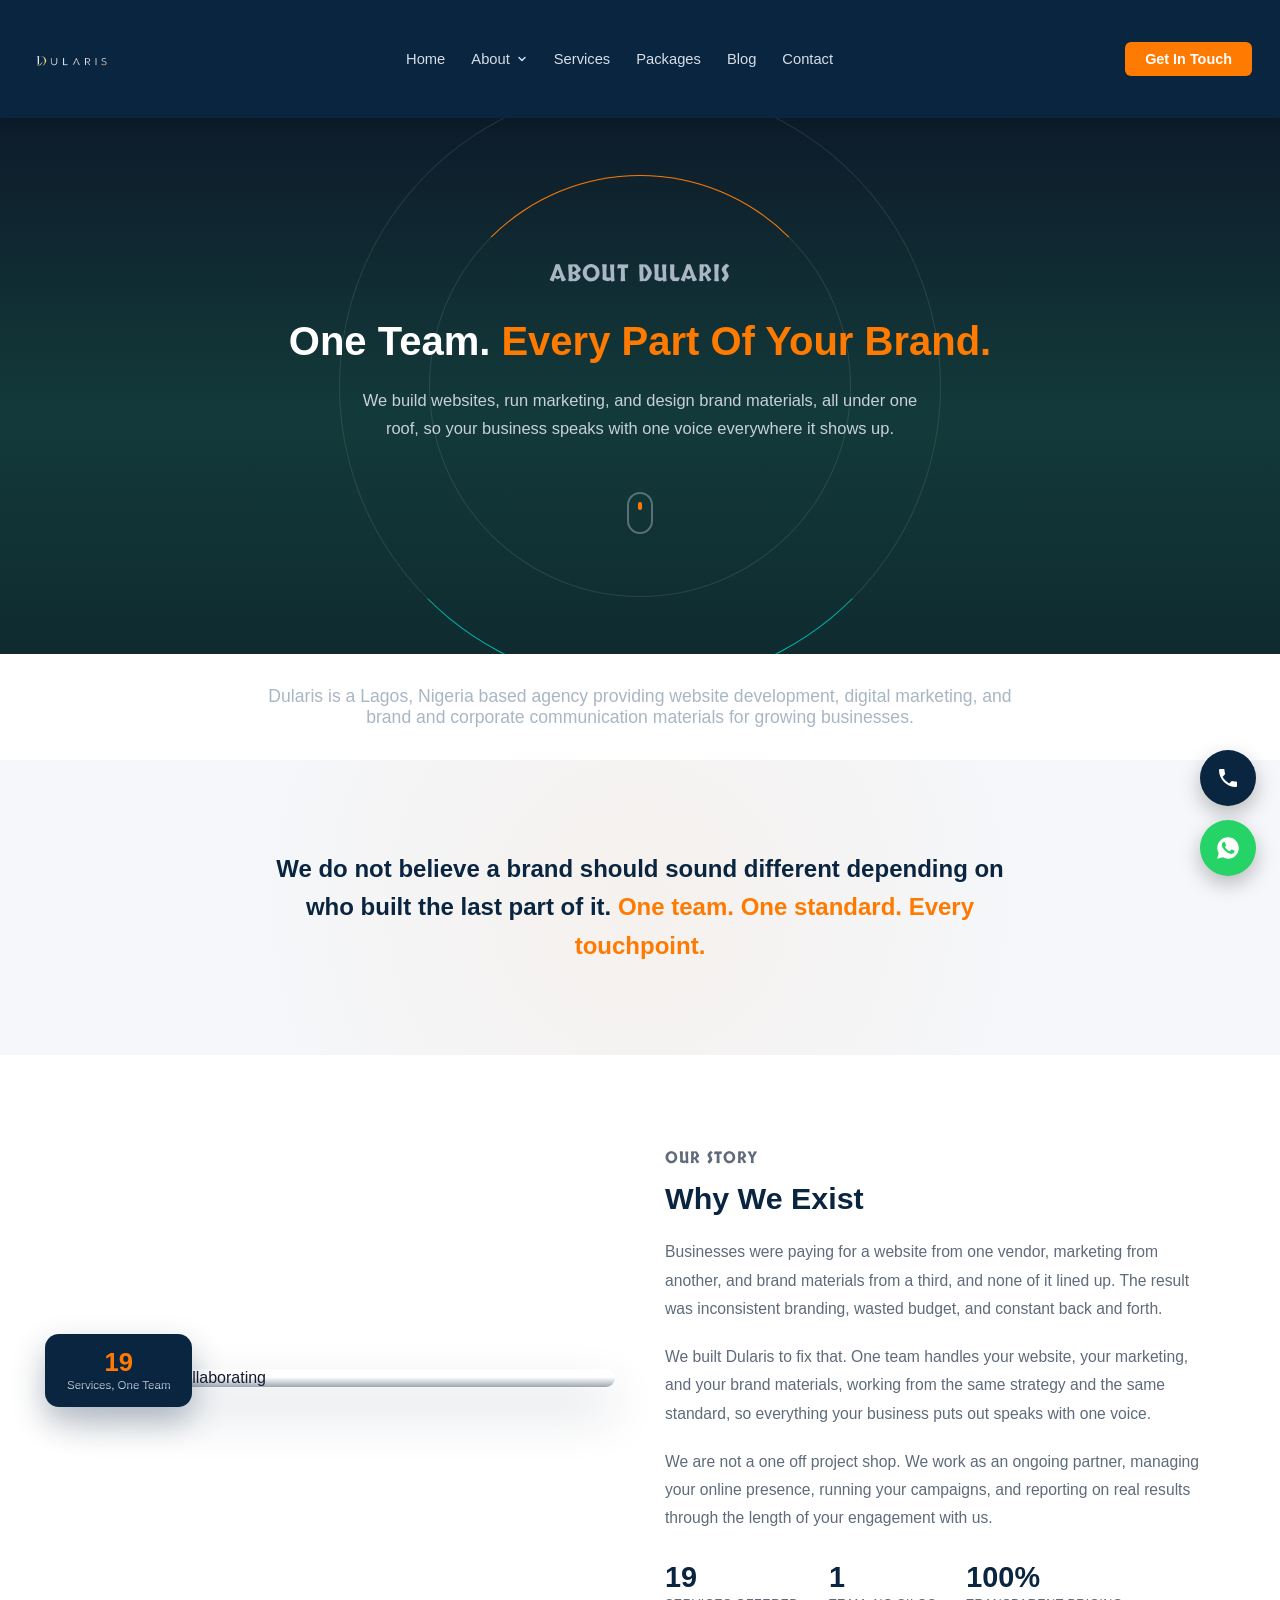
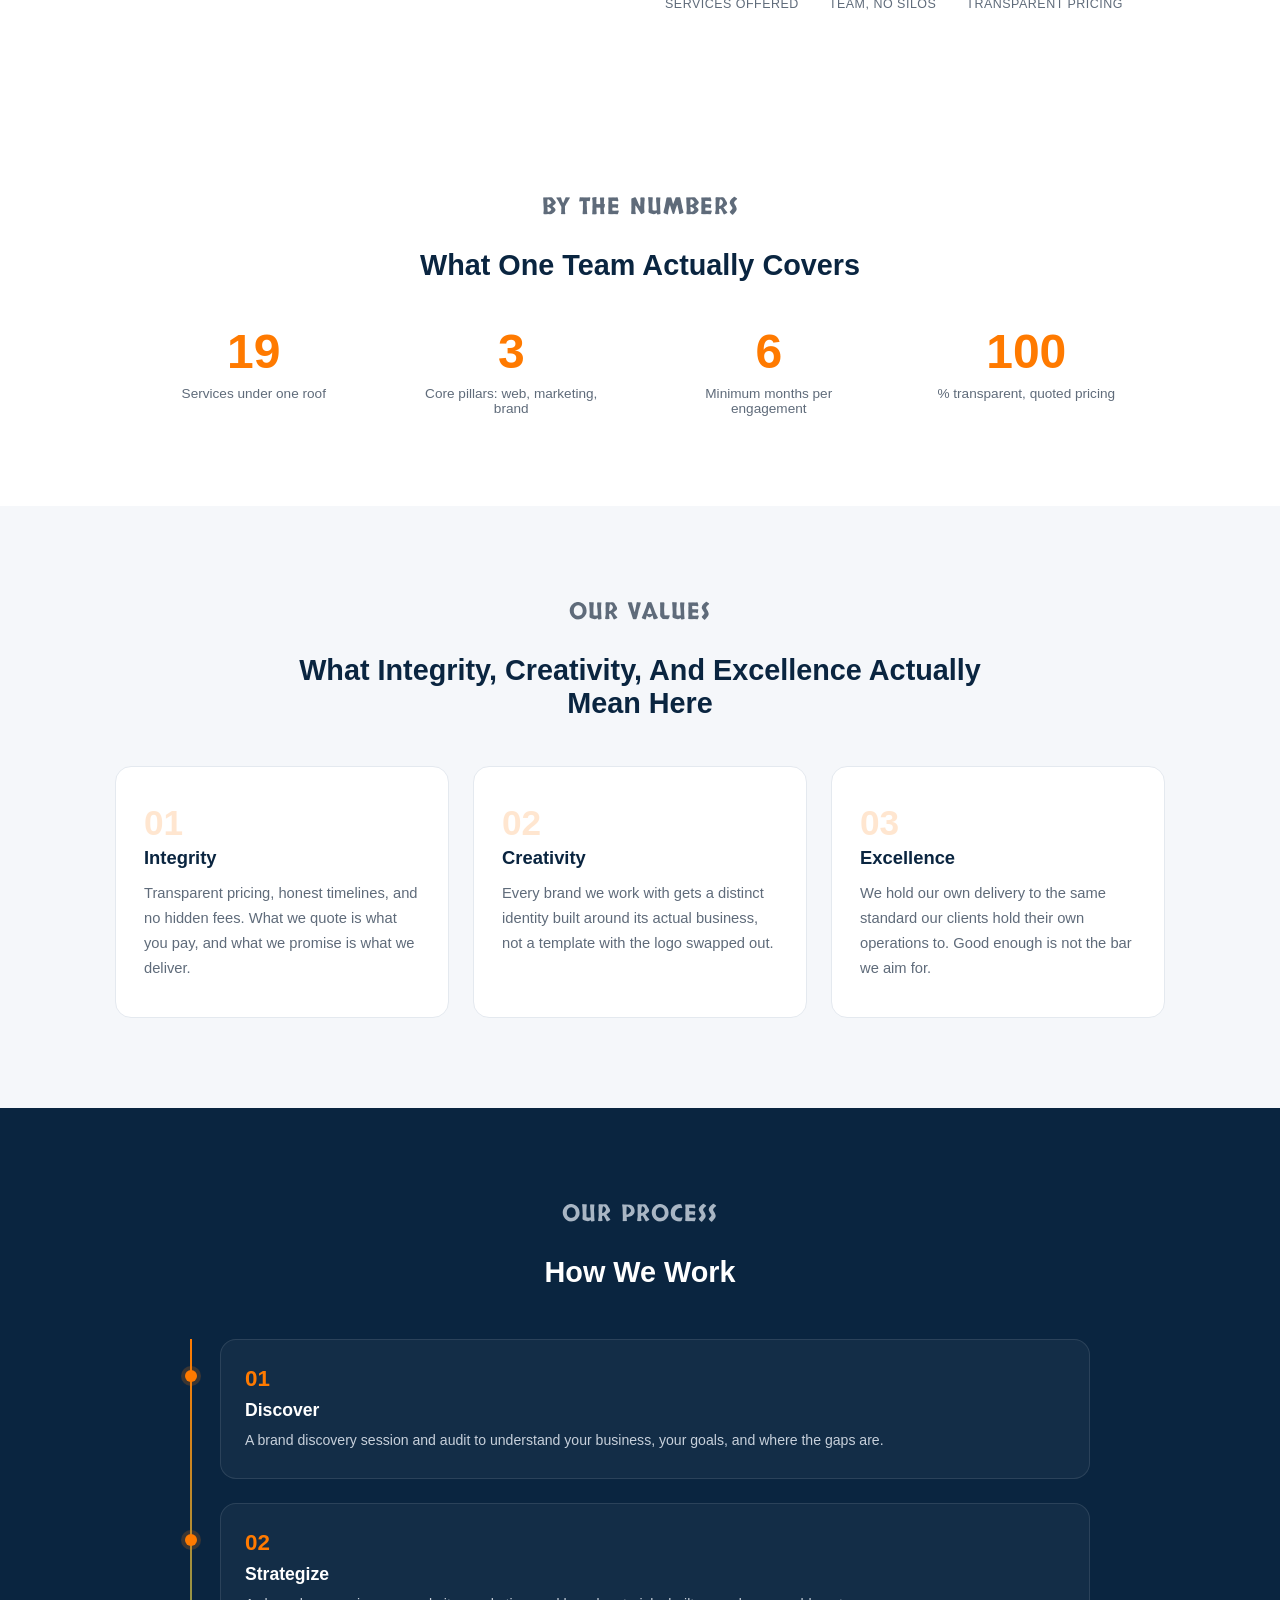
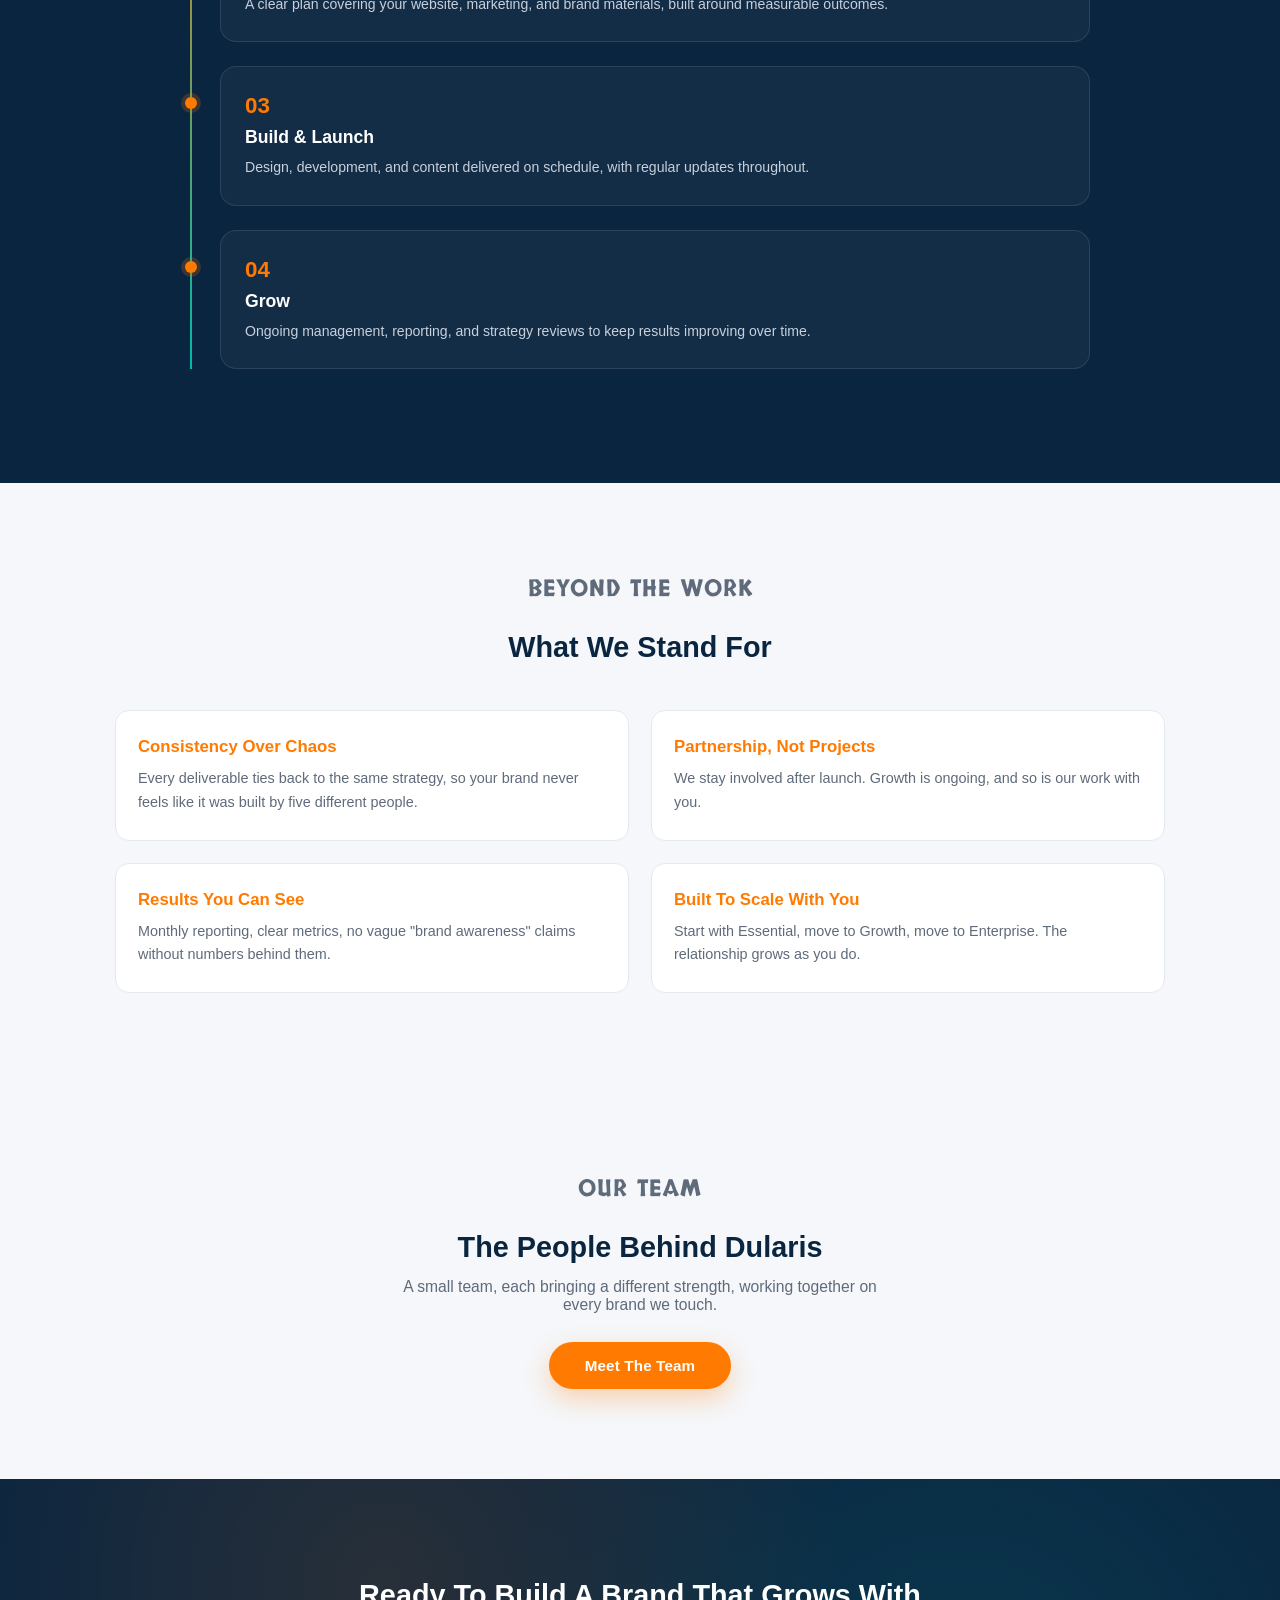
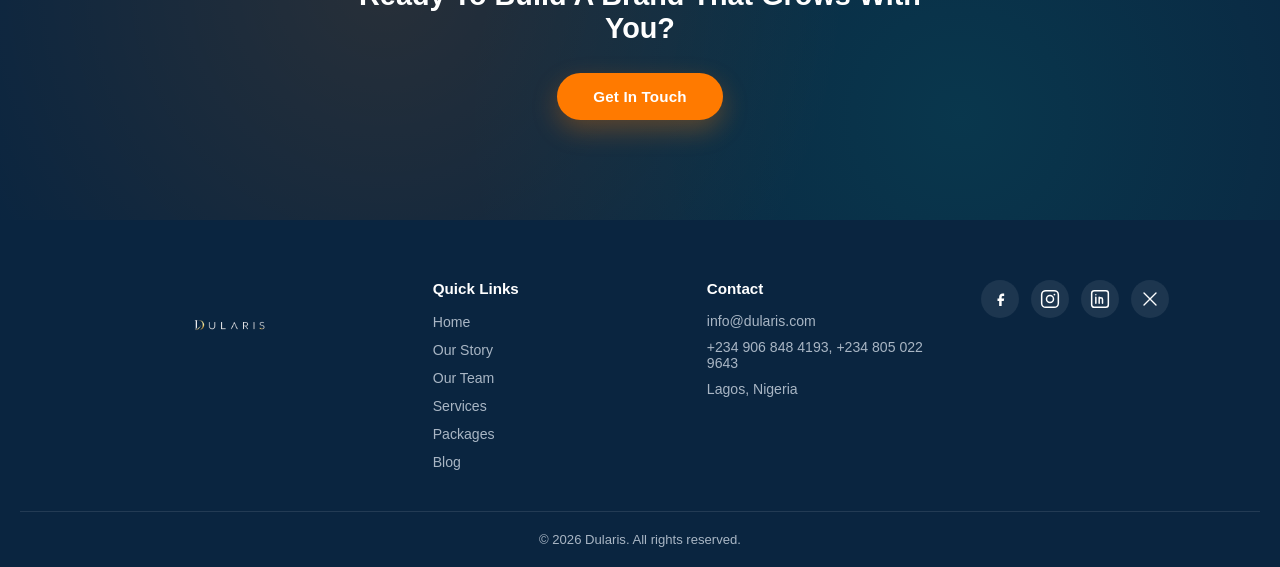
==== commit 7c6caf94: "update" ====
--- a/about.html
+++ b/about.html
@@ -22,7 +22,13 @@
               "addressCountry": "NG"
             },
             "foundingLocation": "Lagos, Nigeria",
-            "slogan": "Transforming Brands. Empowering Businesses."
+            "slogan": "Transforming Brands. Empowering Businesses.",
+            "sameAs": [
+              "https://www.facebook.com/profile.php?id=61593355730630",
+              "https://www.instagram.com/dularis1/",
+              "https://www.linkedin.com/in/dularis-dularis-78239742a/",
+              "https://x.com/dularis_"
+            ]
           },
           {
             "@type": "AboutPage",
@@ -170,6 +176,23 @@
           <span></span>
         </div>
       </div>
+    </section>
+
+    <!-- PLAIN ENTITY STATEMENT (for search/AI extraction) -->
+    <section
+      class="entity-statement"
+      style="
+        max-width: 800px;
+        margin: 0 auto;
+        padding: 2rem 1.5rem;
+        text-align: center;
+      "
+    >
+      <p style="font-size: 1.1rem; color: #a9b6c4">
+        Dularis is a Lagos, Nigeria based agency providing website development,
+        digital marketing, and brand and corporate communication materials for
+        growing businesses.
+      </p>
     </section>
 
     <!-- MANIFESTO / QUOTE -->
--- a/style.css
+++ b/style.css
@@ -1159,7 +1159,7 @@
   display: grid;
   grid-template-columns: 1fr;
   gap: 24px;
-  align-items: stretch;
+  align-items: start; /* was: stretch */
 }
 .package-card {
   background: var(--bg-light);
@@ -1423,46 +1423,110 @@
 }
 
 /* PACKAGE PRICE (multi-duration) */
-.price-option {
+.package-features-short li,
+.package-features-full li {
+  display: flex;
+  align-items: flex-start;
+  gap: 10px;
+  color: var(--charcoal);
+  font-size: 0.85rem;
+  line-height: 1.45;
+}
+.package-features-short li::before,
+.package-features-full li::before {
+  content: "✓";
+  flex-shrink: 0;
+  color: var(--teal);
+  font-weight: 700;
+}
+.package-features {
+  list-style: none;
   display: flex;
   flex-direction: column;
-  gap: 2px;
-}
-.price-option .amount {
-  color: var(--navy);
-  font-size: 1.7rem;
-  font-weight: 800;
-  line-height: 1.15;
-}
-.price-option .period {
-  color: var(--gray);
-  font-size: 0.82rem;
-}
-.price-option .deduction {
-  color: var(--teal);
-  font-size: 0.78rem;
-  font-weight: 600;
+  gap: 12px;
+  margin-bottom: 4px;
+}
+.package-features-full {
+  margin-top: 12px;
+  padding-top: 12px;
+  border-top: 1px dashed #e4e9ef;
+  flex-grow: 1;
+}
+.package-featured .package-features-full {
+  border-top-color: rgba(255, 255, 255, 0.15);
+}
+.package-featured .package-features-short li,
+.package-featured .package-features-full li {
+  color: #e4e9ef;
+}
+
+.package-toggle {
+  background: none;
+  border: none;
+  color: var(--amber);
+  font-weight: 700;
+  font-size: 0.85rem;
+  cursor: pointer;
+  padding: 6px 0 20px;
+  text-align: left;
+  font-family: inherit;
+}
+.package-toggle:hover {
+  text-decoration: underline;
+}
+
+.package-name {
   margin-top: 4px;
 }
-.package-featured .price-option .amount {
-  color: #fff;
-}
-.package-featured .price-option .period {
-  color: #c7d0db;
-}
-.package-featured .price-option .deduction {
-  color: var(--amber);
-}
-.package-includes {
-  color: var(--gray);
-  font-size: 0.85rem;
-  font-weight: 600;
-  margin-bottom: 14px;
-}
-.package-featured .package-includes {
-  color: #c7d0db;
-}
-
+/* animated toggle wraps */
+.short-features-wrap,
+.full-features-wrap {
+  overflow: hidden;
+  max-height: 1000px;
+  opacity: 1;
+  transition:
+    max-height 0.45s cubic-bezier(0.4, 0, 0.2, 1),
+    opacity 0.35s ease,
+    margin 0.35s ease;
+}
+
+.full-features-wrap {
+  max-height: 0;
+  opacity: 0;
+}
+
+.full-features-wrap .package-features-full {
+  padding-top: 12px;
+  margin-top: 12px;
+  border-top: 1px dashed #e4e9ef;
+}
+.package-featured .full-features-wrap .package-features-full {
+  border-top-color: rgba(255, 255, 255, 0.15);
+}
+
+.package-toggle {
+  display: inline-flex;
+  align-items: center;
+  gap: 6px;
+  transition:
+    transform 0.15s ease,
+    color 0.2s ease;
+}
+.package-toggle:hover {
+  transform: translateX(2px);
+  color: var(--amber-hover);
+}
+.toggle-icon {
+  transition: transform 0.35s cubic-bezier(0.4, 0, 0.2, 1);
+}
+.package-card.expanded .toggle-icon {
+  transform: rotate(180deg);
+}
+
+/* keep CTA pinned to the bottom regardless of expand state */
+.package-cta {
+  margin-top: auto;
+}
 /* ADD-ONS */
 .addons-wrap {
   max-width: 1100px;
